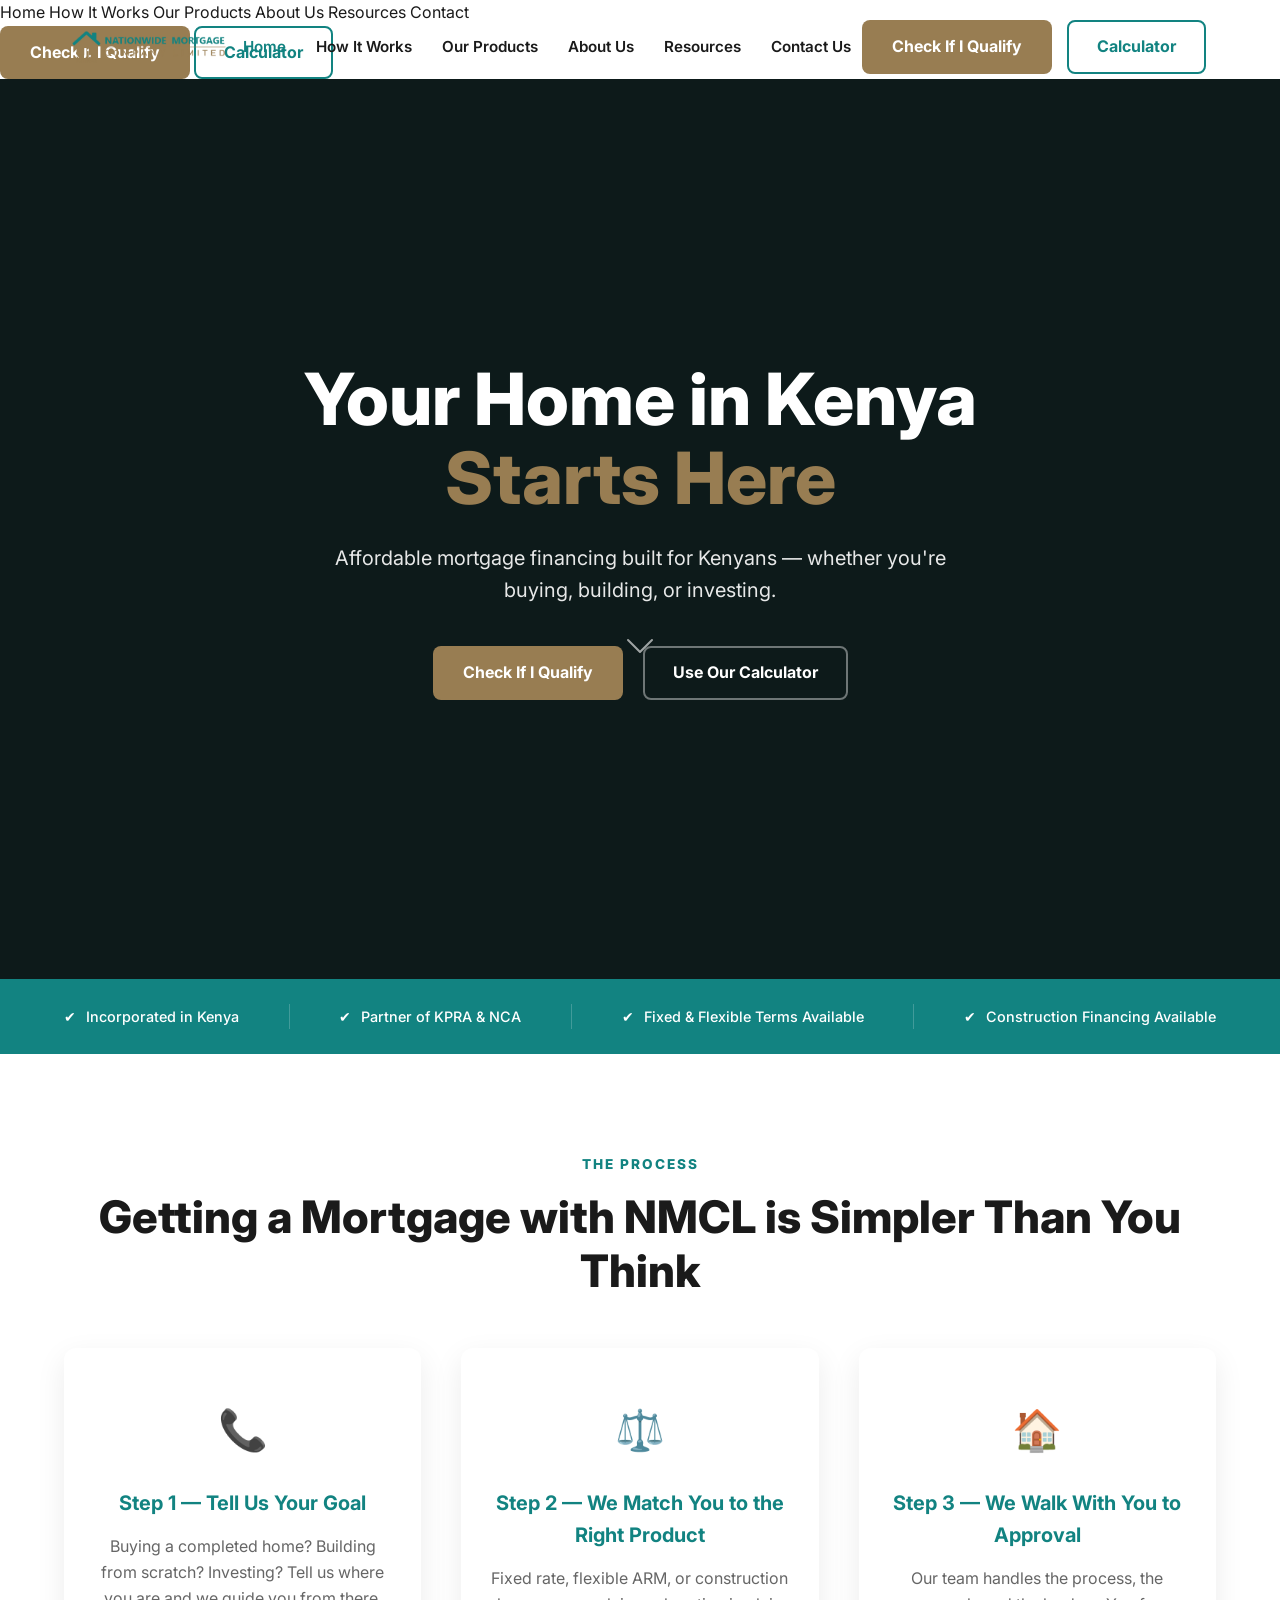
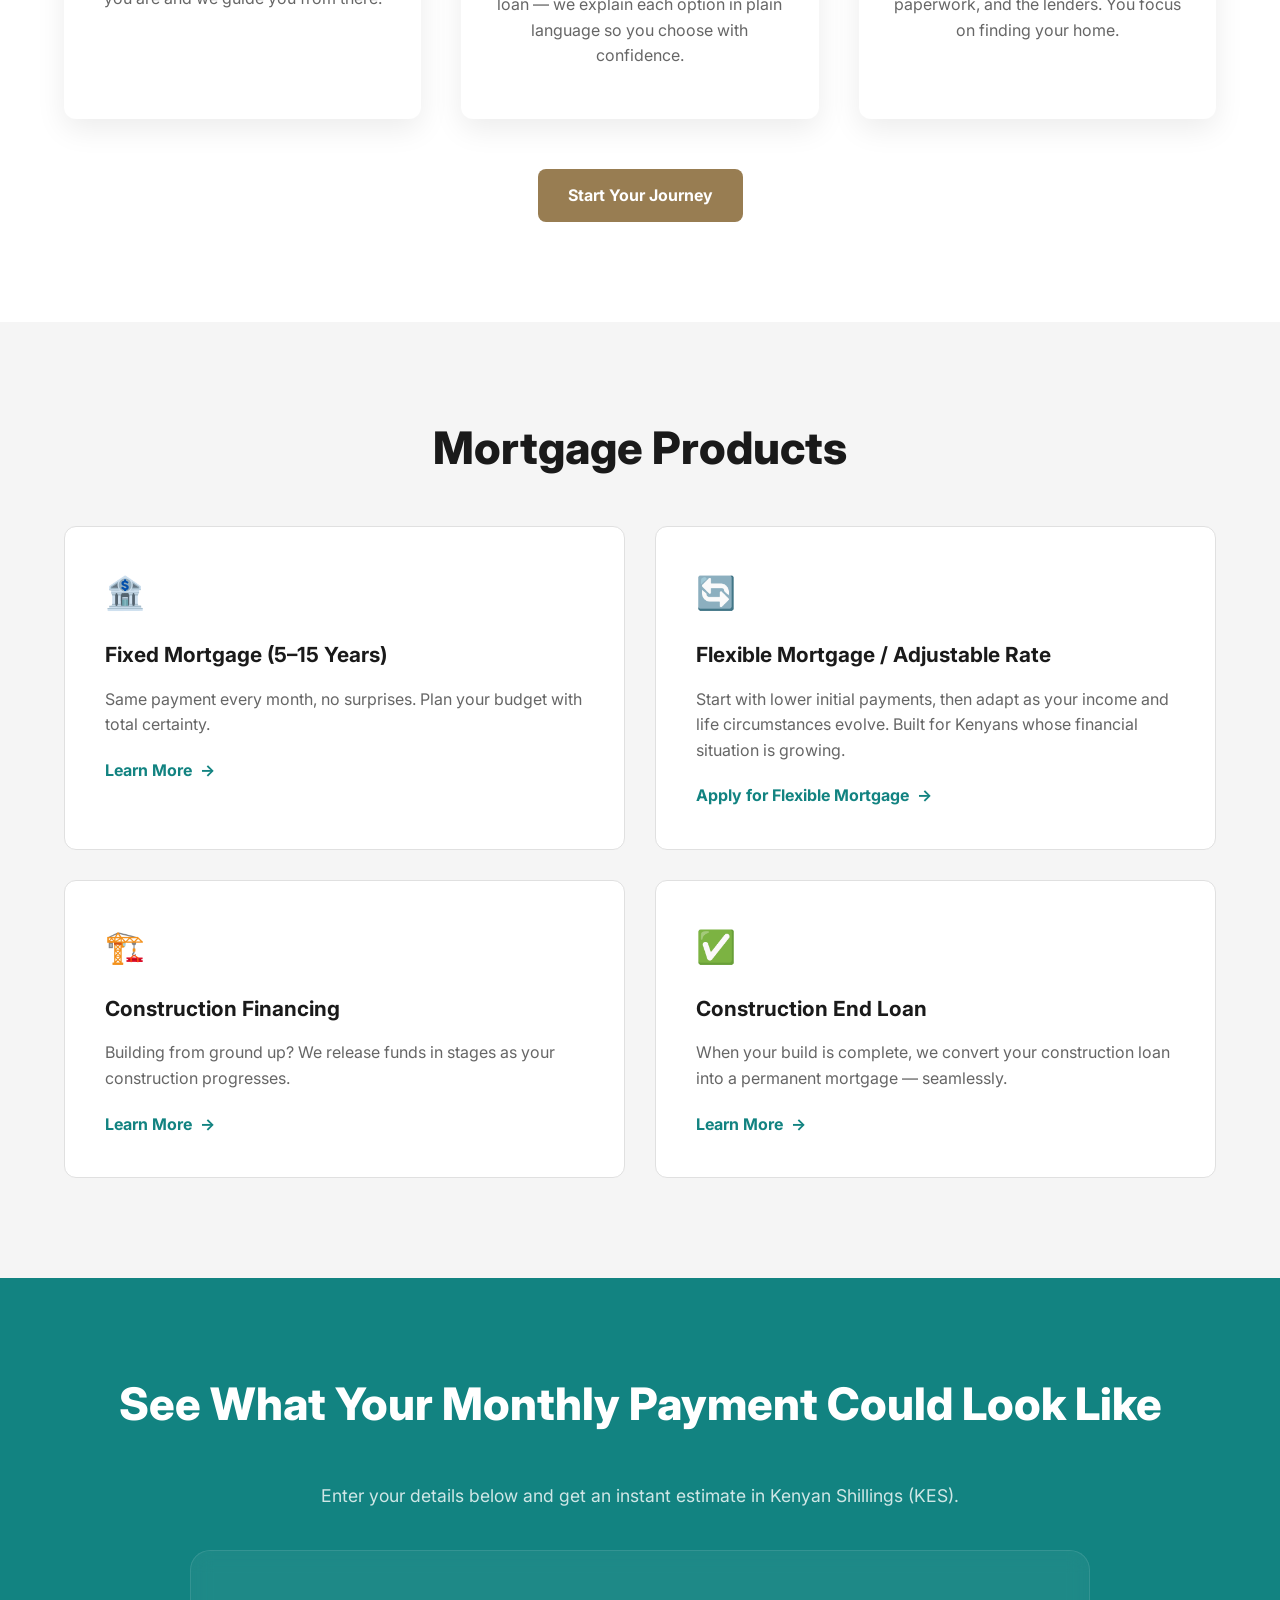
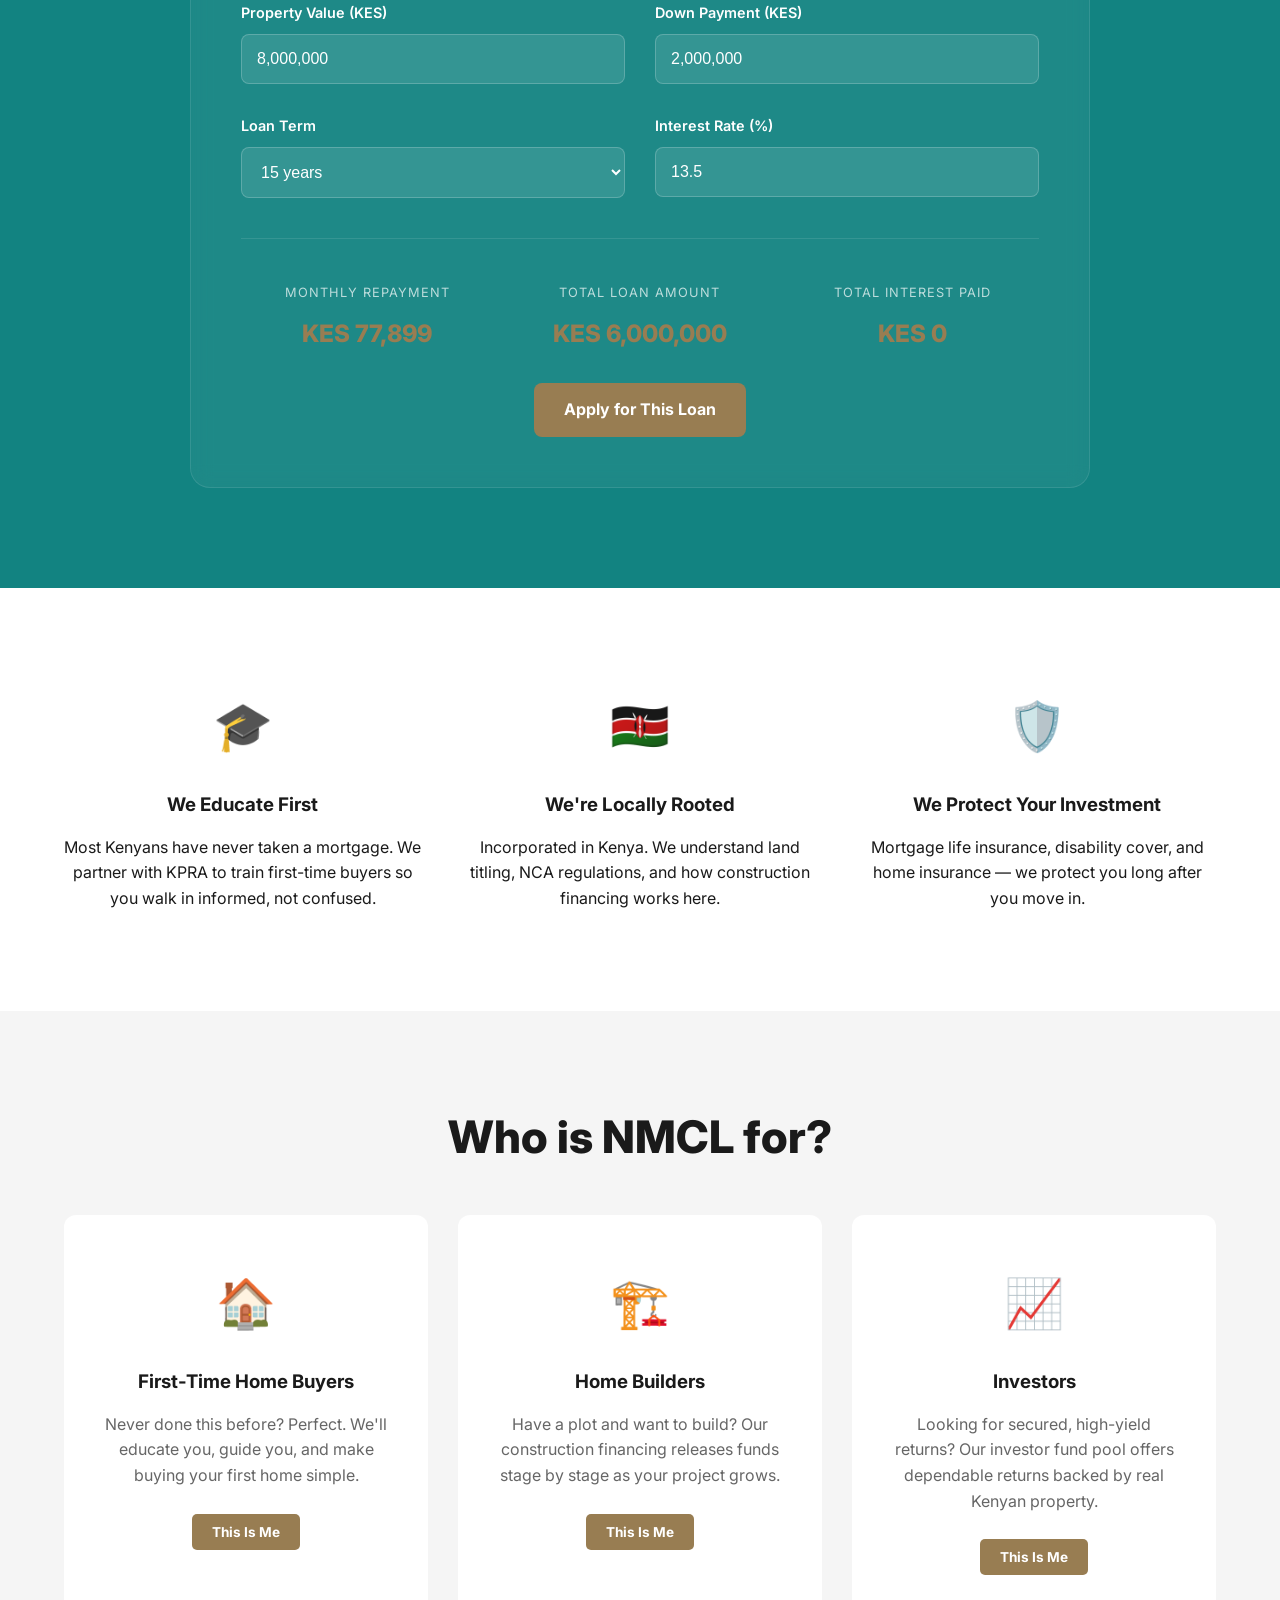
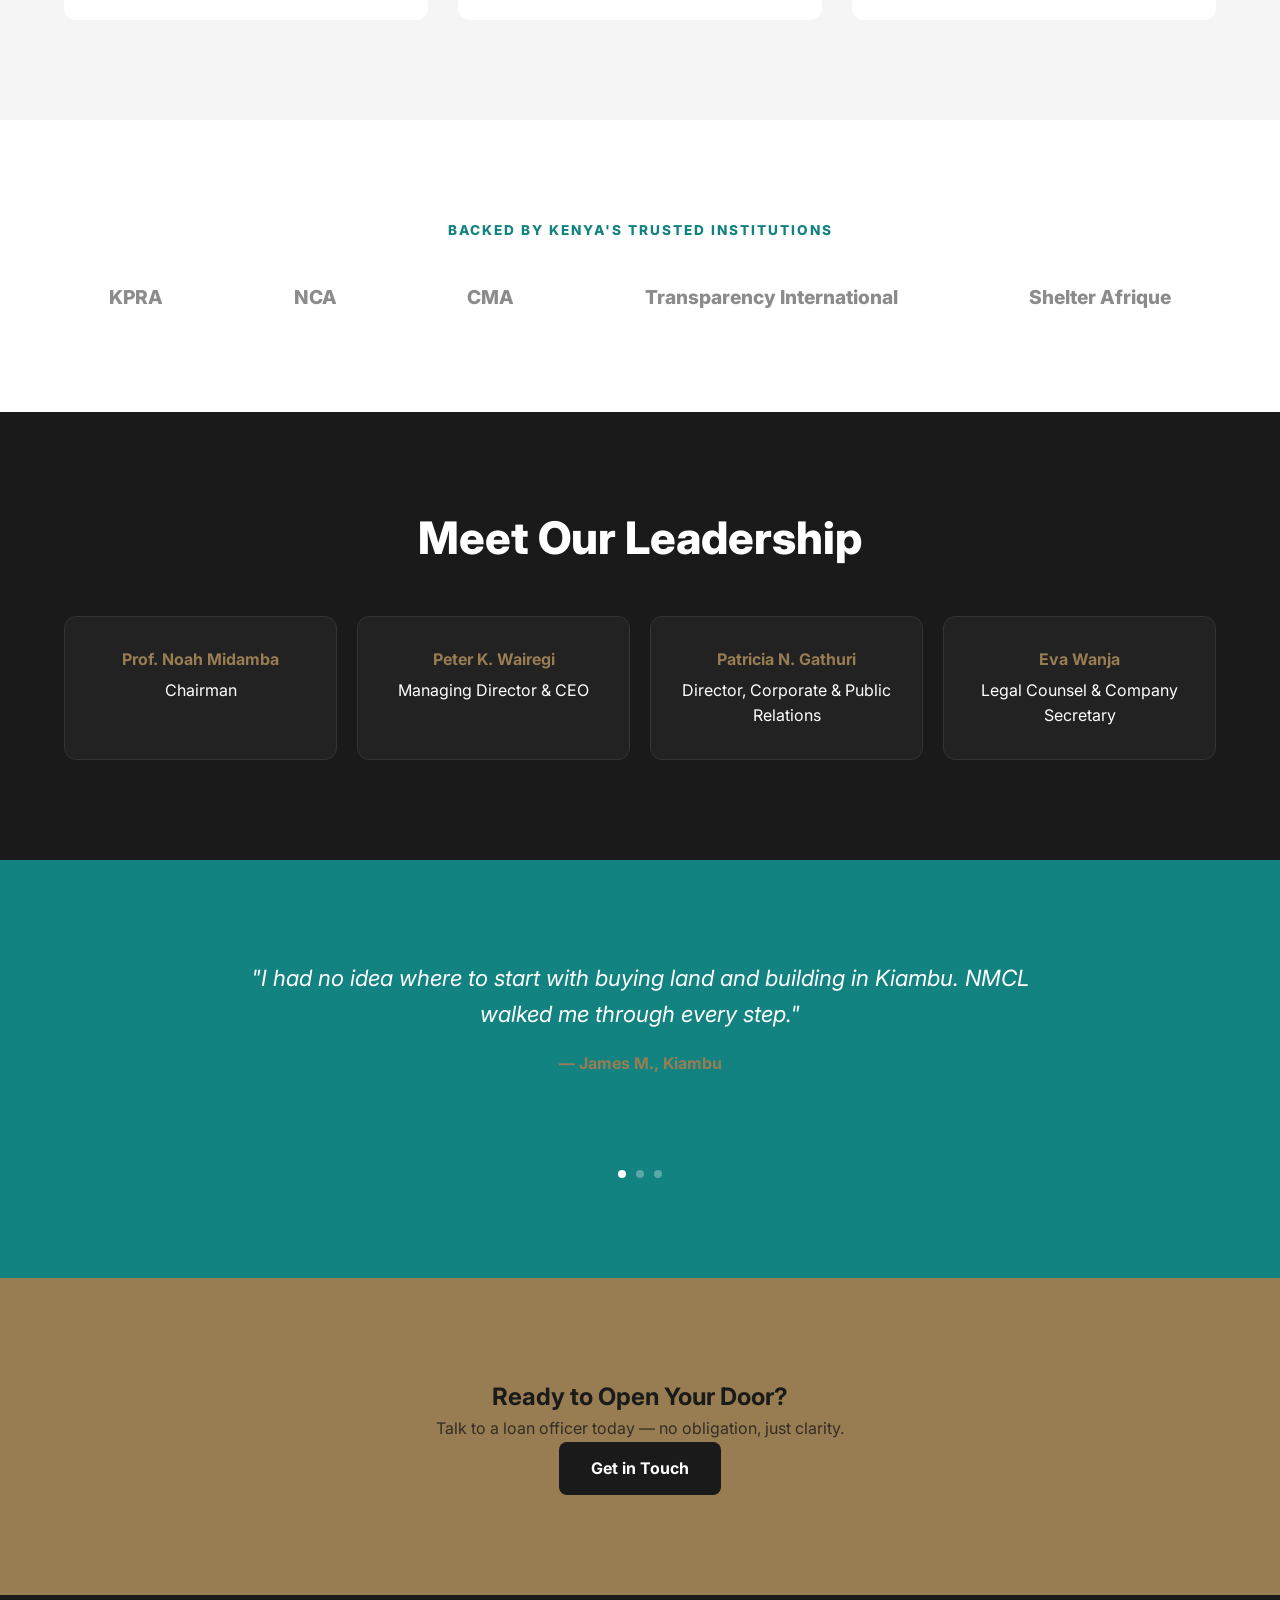
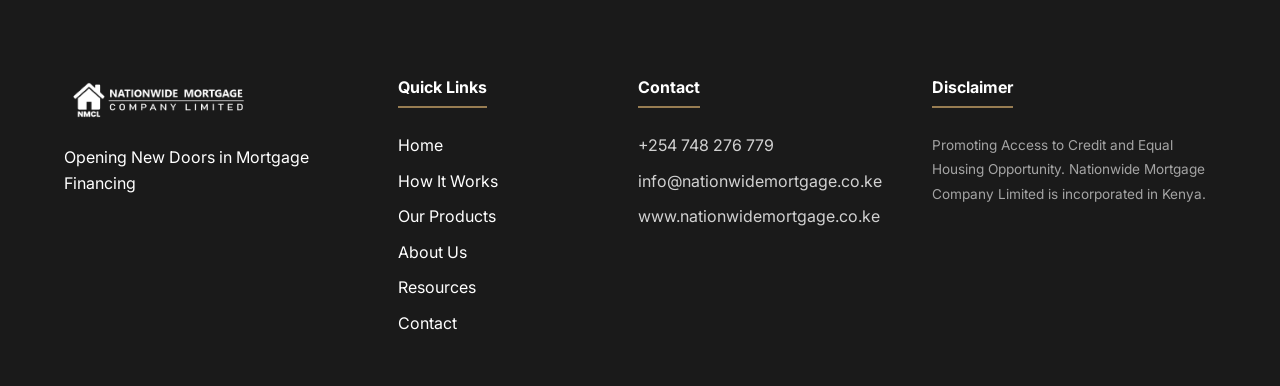
==== index.html @ 0393cfd6 "Initial commit" ====
<!DOCTYPE html>
<html lang="en">
<head>
  <meta charset="UTF-8" />
  <meta name="viewport" content="width=device-width, initial-scale=1.0" />
  <title>NMCL – Nationwide Mortgage Company Limited | Your Home in Kenya Starts Here</title>
  <meta name="description" content="Nationwide Mortgage Company Limited (NMCL) — mortgage origination, processing, and private funding built for Kenyans. Fixed, flexible, and construction loans in KES." />
  <link rel="icon" href="assets/Main logo load.png" type="image/png" />
  <link rel="stylesheet" href="css/style.css" />
  <!-- Google Fonts: Inter & Poppins -->
  <link rel="preconnect" href="https://fonts.googleapis.com">
  <link rel="preconnect" href="https://fonts.gstatic.com" crossorigin>
  <link href="https://fonts.googleapis.com/css2?family=Inter:wght@400;500;600;700;800&family=Poppins:wght@400;500;600;700;800&display=swap" rel="stylesheet">
</head>
<body>

<!-- ░░ PAGE LOADER ░░ -->
<div id="page-loader" role="status" aria-label="Loading">
  <div class="loader-logo-wrap">
    <img src="assets/Main logo load.png" alt="NMCL Logo" class="loader-main-img">
    <div class="loader-name-wrap">
      <div class="loader-company-line">Nationwide Mortgage</div>
      <span class="loader-underline"></span>
      <div class="loader-limited">Company Limited</div>
    </div>
  </div>
</div>

<!-- ░░ NAVIGATION ░░ -->
<nav id="navbar" role="navigation" aria-label="Main navigation">
  <div class="nav-inner">
    <a href="index.html" class="nav-logo" aria-label="NMCL Home">
      <img src="assets/Logo 2.png" alt="NMCL" />
    </a>
    <div class="nav-links">
      <a href="index.html" class="active">Home</a>
      <a href="how-it-works.html">How It Works</a>
      <a href="products.html">Our Products</a>
      <a href="about.html">About Us</a>
      <a href="resources.html">Resources</a>
      <a href="contact.html">Contact Us</a>
    </div>
    <div class="nav-actions">
      <a href="contact.html#qualify" class="btn-gold nav-cta">Check If I Qualify</a>
      <a href="calculator.html" class="btn-teal-outline nav-cta">Calculator</a>
    </div>
    <button class="hamburger" id="hamburger" aria-label="Open menu" aria-expanded="false">
      <span></span><span></span><span></span>
    </button>
  </div>
</nav>

<div class="mobile-menu" id="mobile-menu">
  <a href="index.html" class="active">Home</a>
  <a href="how-it-works.html">How It Works</a>
  <a href="products.html">Our Products</a>
  <a href="about.html">About Us</a>
  <a href="resources.html">Resources</a>
  <a href="contact.html">Contact</a>
  <div class="mobile-menu-actions">
    <a href="contact.html#qualify" class="btn-gold">Check If I Qualify</a>
    <a href="calculator.html" class="btn-teal-outline">Calculator</a>
  </div>
</div>

<main>
  <!-- ① HERO SECTION -->
  <section class="hero" id="hero">
    <div class="hero-overlay"></div>
    <div class="hero-content container">
      <h1>Your Home in Kenya <br><span class="accent">Starts Here</span></h1>
      <p>Affordable mortgage financing built for Kenyans — whether you're buying, building, or investing.</p>
      <div class="hero-actions">
        <a href="contact.html#qualify" class="btn-gold">Check If I Qualify</a>
        <a href="calculator.html" class="btn-teal-outline white">Use Our Calculator</a>
      </div>
      <div class="scroll-arrow" id="scroll-arrow">
        <svg xmlns="http://www.w3.org/2000/svg" width="32" height="32" fill="currentColor" viewBox="0 0 16 16">
          <path d="M1.646 4.646a.5.5 0 0 1 .708 0L8 10.293l5.646-5.647a.5.5 0 0 1 .708.708l-6 6a.5.5 0 0 1-.708 0l-6-6a.5.5 0 0 1 0-.708z"/>
        </svg>
      </div>
    </div>
  </section>

  <!-- ② QUICK TRUST BAR -->
  <div class="trust-bar">
    <div class="container trust-bar-inner">
      <div class="trust-item"><span class="check">✔</span> Incorporated in Kenya</div>
      <div class="trust-divider"></div>
      <div class="trust-item"><span class="check">✔</span> Partner of KPRA & NCA</div>
      <div class="trust-divider"></div>
      <div class="trust-item"><span class="check">✔</span> Fixed & Flexible Terms Available</div>
      <div class="trust-divider"></div>
      <div class="trust-item"><span class="check">✔</span> Construction Financing Available</div>
    </div>
  </div>

  <!-- ③ HOW IT WORKS -->
  <section class="section how-it-works" id="how-it-works">
    <div class="container">
      <div class="text-center reveal">
        <p class="section-label">THE PROCESS</p>
        <h2 class="section-title">Getting a Mortgage with NMCL is Simpler Than You Think</h2>
      </div>
      <div class="steps-grid">
        <div class="step-card reveal">
          <div class="step-icon">📞</div>
          <h3>Step 1 — Tell Us Your Goal</h3>
          <p>Buying a completed home? Building from scratch? Investing? Tell us where you are and we guide you from there.</p>
        </div>
        <div class="step-card reveal">
          <div class="step-icon">⚖️</div>
          <h3>Step 2 — We Match You to the Right Product</h3>
          <p>Fixed rate, flexible ARM, or construction loan — we explain each option in plain language so you choose with confidence.</p>
        </div>
        <div class="step-card reveal">
          <div class="step-icon">🏠</div>
          <h3>Step 3 — We Walk With You to Approval</h3>
          <p>Our team handles the process, the paperwork, and the lenders. You focus on finding your home.</p>
        </div>
      </div>
      <div class="text-center" style="margin-top: 50px;">
        <a href="contact.html" class="btn-gold">Start Your Journey</a>
      </div>
    </div>
  </section>

  <!-- ④ MORTGAGE PRODUCTS -->
  <section class="section products-section" id="products" style="background:#F5F5F5;">
    <div class="container">
      <div class="text-center reveal">
        <h2 class="section-title">Mortgage Products</h2>
      </div>
      <div class="products-grid">
        <div class="product-card reveal">
          <div class="product-icon">🏦</div>
          <h3>Fixed Mortgage (5–15 Years)</h3>
          <p>Same payment every month, no surprises. Plan your budget with total certainty.</p>
          <a href="products.html#fixed" class="learn-more">Learn More</a>
        </div>
        <div class="product-card reveal">
          <div class="product-icon">🔄</div>
          <h3>Flexible Mortgage / Adjustable Rate</h3>
          <p>Start with lower initial payments, then adapt as your income and life circumstances evolve. Built for Kenyans whose financial situation is growing.</p>
          <a href="products.html#categories" class="learn-more">Apply for Flexible Mortgage</a>
        </div>
        <div class="product-card reveal">
          <div class="product-icon">🏗️</div>
          <h3>Construction Financing</h3>
          <p>Building from ground up? We release funds in stages as your construction progresses.</p>
          <a href="products.html#construction" class="learn-more">Learn More</a>
        </div>
        <div class="product-card reveal">
          <div class="product-icon">✅</div>
          <h3>Construction End Loan</h3>
          <p>When your build is complete, we convert your construction loan into a permanent mortgage — seamlessly.</p>
          <a href="products.html#end-loan" class="learn-more">Learn More</a>
        </div>
      </div>
    </div>
  </section>

  <!-- ⑤ MORTGAGE CALCULATOR -->
  <section class="section calculator-section" id="calculator" style="background:var(--teal); color:white;">
    <div class="container">
      <div class="text-center reveal">
        <h2 class="section-title" style="color:white;">See What Your Monthly Payment Could Look Like</h2>
        <p class="section-sub" style="color:rgba(255,255,255,0.8);">Enter your details below and get an instant estimate in Kenyan Shillings (KES).</p>
      </div>
      <div class="calc-form reveal" id="calc-form">
        <div class="calc-grid">
          <div class="calc-field">
            <label>Property Value (KES)</label>
            <input type="text" id="calc-prop-value" value="8,000,000">
          </div>
          <div class="calc-field">
            <label>Down Payment (KES)</label>
            <input type="text" id="calc-down-payment" value="2,000,000">
          </div>
          <div class="calc-field">
            <label>Loan Term</label>
            <select id="calc-term">
              <option value="3">3 years</option>
              <option value="5">5 years</option>
              <option value="10">10 years</option>
              <option value="15" selected>15 years</option>
              <option value="20">20 years</option>
            </select>
          </div>
          <div class="calc-field">
            <label>Interest Rate (%)</label>
            <input type="number" id="calc-rate" value="13.5" step="0.1">
          </div>
        </div>
        <div class="calc-results-main">
          <div class="result-box">
            <span>Monthly Repayment</span>
            <div class="result-value" id="res-monthly">KES 0</div>
          </div>
          <div class="result-box">
            <span>Total Loan Amount</span>
            <div class="result-value" id="res-loan">KES 0</div>
          </div>
          <div class="result-box">
            <span>Total Interest Paid</span>
            <div class="result-value" id="res-interest">KES 0</div>
          </div>
        </div>
        <div class="text-center" style="margin-top: 30px;">
          <a href="contact.html" class="btn-gold">Apply for This Loan</a>
        </div>
      </div>
    </div>
  </section>

  <!-- ⑥ WHY CHOOSE NMCL -->
  <section class="section" id="why-choose-nmcl">
    <div class="container">
      <div class="features-grid">
        <div class="feature-block reveal">
          <div class="feature-icon">🎓</div>
          <h3>We Educate First</h3>
          <p>Most Kenyans have never taken a mortgage. We partner with KPRA to train first-time buyers so you walk in informed, not confused.</p>
        </div>
        <div class="feature-block reveal">
          <div class="feature-icon">🇰🇪</div>
          <h3>We're Locally Rooted</h3>
          <p>Incorporated in Kenya. We understand land titling, NCA regulations, and how construction financing works here.</p>
        </div>
        <div class="feature-block reveal">
          <div class="feature-icon">🛡️</div>
          <h3>We Protect Your Investment</h3>
          <p>Mortgage life insurance, disability cover, and home insurance — we protect you long after you move in.</p>
        </div>
      </div>
    </div>
  </section>

  <!-- ⑦ WHO IS NMCL FOR? -->
  <section class="section" id="audience" style="background:#F5F5F5;">
    <div class="container">
      <div class="text-center reveal">
        <h2 class="section-title">Who is NMCL for?</h2>
      </div>
      <div class="audience-grid-revised">
        <div class="audience-card-full reveal">
          <div class="aud-icon">🏠</div>
          <h3>First-Time Home Buyers</h3>
          <p>Never done this before? Perfect. We'll educate you, guide you, and make buying your first home simple.</p>
          <a href="products.html" class="btn-gold-sm">This Is Me</a>
        </div>
        <div class="audience-card-full reveal">
          <div class="aud-icon">🏗️</div>
          <h3>Home Builders</h3>
          <p>Have a plot and want to build? Our construction financing releases funds stage by stage as your project grows.</p>
          <a href="products.html#construction" class="btn-gold-sm">This Is Me</a>
        </div>
        <div class="audience-card-full reveal">
          <div class="aud-icon">📈</div>
          <h3>Investors</h3>
          <p>Looking for secured, high-yield returns? Our investor fund pool offers dependable returns backed by real Kenyan property.</p>
          <a href="investments.html" class="btn-gold-sm">This Is Me</a>
        </div>
      </div>
    </div>
  </section>

  <!-- ⑧ OUR PARTNERS -->
  <section class="section" id="partners">
    <div class="container">
      <div class="text-center reveal">
        <p class="section-label">BACKED BY KENYA'S TRUSTED INSTITUTIONS</p>
      </div>
      <div class="partners-strip">
        <div class="partner-logo">KPRA</div>
        <div class="partner-logo">NCA</div>
        <div class="partner-logo">CMA</div>
        <div class="partner-logo">Transparency International</div>
        <div class="partner-logo">Shelter Afrique</div>
      </div>
    </div>
  </section>

  <!-- ⑨ TEAM SECTION -->
  <section class="section team-section-home" id="team" style="background:#1A1A1A; color:white;">
    <div class="container">
      <div class="text-center reveal">
        <h2 class="section-title" style="color:white;">Meet Our Leadership</h2>
      </div>
      <div class="team-grid-small">
        <div class="team-member-card">
          <div class="member-info">
            <h4>Prof. Noah Midamba</h4>
            <p>Chairman</p>
          </div>
        </div>
        <div class="team-member-card">
          <div class="member-info">
            <h4>Peter K. Wairegi</h4>
            <p>Managing Director & CEO</p>
          </div>
        </div>
        <div class="team-member-card">
          <div class="member-info">
            <h4>Patricia N. Gathuri</h4>
            <p>Director, Corporate & Public Relations</p>
          </div>
        </div>
        <div class="team-member-card">
          <div class="member-info">
            <h4>Eva Wanja</h4>
            <p>Legal Counsel & Company Secretary</p>
          </div>
        </div>
      </div>
    </div>
  </section>

  <!-- ⑩ TESTIMONIALS -->
  <section class="section testimonials-home" id="testimonials" style="background:var(--teal); color:white;">
    <div class="container">
      <div class="testimonial-carousel-home">
        <div class="testimonial-item active">
          <p>"I had no idea where to start with buying land and building in Kiambu. NMCL walked me through every step."</p>
          <span>— James M., Kiambu</span>
        </div>
        <div class="testimonial-item">
          <p>"As a first-time buyer in Nairobi, I was terrified of the process. They made it feel manageable."</p>
          <span>— Grace W., Nairobi</span>
        </div>
        <div class="testimonial-item">
          <p>"The construction financing released funds as we built. No stress, no lump sum risk."</p>
          <span>— Samuel O., Mombasa</span>
        </div>
      </div>
      <div class="carousel-dots-home">
        <span class="dot active"></span>
        <span class="dot"></span>
        <span class="dot"></span>
      </div>
    </div>
  </section>

  <!-- ⑪ FINAL CTA -->
  <section class="section final-cta" id="final-cta" style="background:#987D52;">
    <div class="container text-center">
      <h2 style="color:#1A1A1A;">Ready to Open Your Door?</h2>
      <p style="color:#1A1A1A; opacity:0.8;">Talk to a loan officer today — no obligation, just clarity.</p>
      <a href="contact.html" class="btn-dark">Get in Touch</a>
    </div>
  </section>
</main>

<!-- ⑫ FOOTER -->
<footer class="footer">
  <div class="container">
    <div class="footer-grid">
      <div class="footer-brand">
        <img src="assets/Logo 2.png" alt="NMCL" class="footer-logo">
        <p>Opening New Doors in Mortgage Financing</p>
      </div>
      <div class="footer-links">
        <h4>Quick Links</h4>
        <ul>
          <li><a href="index.html">Home</a></li>
          <li><a href="how-it-works.html">How It Works</a></li>
          <li><a href="products.html">Our Products</a></li>
          <li><a href="about.html">About Us</a></li>
          <li><a href="resources.html">Resources</a></li>
          <li><a href="contact.html">Contact</a></li>
        </ul>
      </div>
      <div class="footer-contact">
        <h4>Contact</h4>
        <p>+254 748 276 779</p>
        <p>info@nationwidemortgage.co.ke</p>
        <p>www.nationwidemortgage.co.ke</p>
      </div>
      <div class="footer-disclaimer">
        <h4>Disclaimer</h4>
        <p>Promoting Access to Credit and Equal Housing Opportunity. Nationwide Mortgage Company Limited is incorporated in Kenya.</p>
      </div>
    </div>
  </div>
</footer>

<script src="js/main.js"></script>
</body>
</html>
---- css/style.css ----
/* ========================================
   NMCL – Nationwide Mortgage Company Limited
   Modern Premium Stylesheet (Levix Inspired)
   ======================================== */

/* ── CSS Variables ── */
:root {
  --gold:        #987D52;
  --gold-light:  #b8995e;
  --teal:        #128381;
  --teal-light:  #1a9e9c;
  --teal-dark:   #0d6160;
  --dark:        #1A1A1A;
  --grey-bg:     #F5F5F5;
  --grey-mid:    #E0E0E0;
  --grey-text:   #666666;
  --white:       #FFFFFF;
  --font-main:   'Inter', 'Poppins', sans-serif;
  --radius:      12px;
  --radius-sm:   8px;
  --shadow:      0 10px 30px rgba(0,0,0,0.08);
  --transition:  all 0.3s cubic-bezier(.4,0,.2,1);
}

/* ── Reset ── */
*, *::before, *::after { box-sizing: border-box; margin: 0; padding: 0; }
html { scroll-behavior: smooth; }
body {
  font-family: var(--font-main);
  color: var(--dark);
  background: var(--white);
  line-height: 1.6;
  overflow-x: hidden;
}
img { max-width: 100%; height: auto; display: block; }
a { text-decoration: none; color: inherit; transition: var(--transition); }
ul { list-style: none; }
button { cursor: pointer; border: none; outline: none; }

/* ── Utilities ── */
.container { max-width: 1200px; margin: 0 auto; padding: 0 24px; }
.section { padding: 100px 0; }
.text-center { text-align: center; }
.reveal { opacity: 0; transform: translateY(30px); transition: 0.8s ease-out; }
.reveal.visible { opacity: 1; transform: translateY(0); }

/* ── Buttons ── */
.btn-gold {
  background: var(--gold);
  color: var(--white);
  padding: 14px 30px;
  border-radius: var(--radius-sm);
  font-weight: 700;
  display: inline-block;
}
.btn-gold:hover { background: var(--gold-light); transform: translateY(-3px); box-shadow: 0 10px 20px rgba(152,125,82,0.3); }

.btn-teal-outline {
  border: 2px solid var(--teal);
  color: var(--teal);
  padding: 12px 28px;
  border-radius: var(--radius-sm);
  font-weight: 700;
  display: inline-block;
}
.btn-teal-outline:hover { background: var(--teal); color: var(--white); transform: translateY(-3px); }
.btn-teal-outline.white { border-color: rgba(255,255,255,0.4); color: white; }
.btn-teal-outline.white:hover { border-color: var(--teal); background: var(--teal); }

.btn-dark {
  background: var(--dark);
  color: var(--white);
  padding: 14px 32px;
  border-radius: var(--radius-sm);
  font-weight: 700;
  display: inline-block;
}
.btn-dark:hover { background: #333; transform: translateY(-3px); }

/* ── PAGE LOADER ── */
#page-loader {
  position: fixed;
  inset: 0;
  background: var(--dark);
  display: flex;
  flex-direction: column;
  align-items: center;
  justify-content: center;
  z-index: 9999;
  transition: opacity 0.8s ease, visibility 0.8s ease;
}
#page-loader.fade-out { opacity: 0; visibility: hidden; }

.loader-logo-wrap {
  display: flex;
  flex-direction: column;
  align-items: center;
  justify-content: center;
  text-align: center;
}
.loader-main-img {
  animation: logoReveal 1.5s ease-out forwards;
  display: block;
  margin: 0 auto 24px;
  width: 120px;
}
@keyframes logoReveal {
  from { opacity: 0; transform: scale(0.9); }
  to { opacity: 1; transform: scale(1); }
}

.loader-name-wrap { color: white; overflow: hidden; margin: 0 auto; }
.loader-company-line { font-size: 1.25rem; font-weight: 800; letter-spacing: 2px; text-transform: uppercase; }
.loader-underline { display: block; height: 3px; background: var(--gold); width: 0; margin: 10px auto; animation: underline 1s ease 1.2s forwards; }
@keyframes underline { to { width: 100%; } }

/* ── NAVIGATION ── */
#navbar {
  position: fixed;
  top: 0; width: 100%;
  padding: 20px 0;
  z-index: 1000;
  transition: var(--transition);
}
#navbar.scrolled {
  background: rgba(255,255,255,0.95);
  backdrop-filter: blur(10px);
  padding: 12px 0;
  box-shadow: 0 4px 20px rgba(0,0,0,0.05);
}
.nav-inner { display: flex; align-items: center; justify-content: space-between; max-width: 1200px; margin: 0 auto; padding: 0 24px; }
.nav-logo img { height: 45px; }
.nav-links { display: flex; gap: 30px; }
.nav-links a { font-weight: 600; color: var(--dark); font-size: 0.95rem; }
.nav-links a:hover, .nav-links a.active { color: var(--teal); }
.nav-actions { display: flex; gap: 15px; }

/* ── HERO ── */
.hero {
  height: 100vh;
  display: flex;
  align-items: center;
  position: relative;
  background: #0d1a1a;
  color: white;
}
.hero-overlay {
  position: absolute;
  inset: 0;
  background: url('../assets/hero-bg.jpg') center/cover no-repeat;
  opacity: 0.3;
}
.hero-content { position: relative; z-index: 2; text-align: center; }
.hero h1 { font-size: clamp(2.5rem, 6vw, 4.5rem); font-weight: 800; line-height: 1.1; margin-bottom: 25px; }
.hero h1 .accent { color: var(--gold); }
.hero p { font-size: 1.25rem; opacity: 0.9; max-width: 650px; margin: 0 auto 40px; }
.hero-actions { display: flex; gap: 20px; justify-content: center; }

.scroll-arrow { position: absolute; bottom: 30px; left: 50%; transform: translateX(-50%); animation: bounce 2s infinite; cursor: pointer; opacity: 0.6; }
@keyframes bounce { 0%, 20%, 50%, 80%, 100% {transform: translateY(0) translateX(-50%);} 40% {transform: translateY(-10px) translateX(-50%);} 60% {transform: translateY(-5px) translateX(-50%);} }

/* ── TRUST BAR ── */
.trust-bar { background: var(--teal); color: white; padding: 25px 0; }
.trust-bar-inner { display: flex; justify-content: space-between; flex-wrap: wrap; gap: 20px; align-items: center; }
.trust-item { display: flex; align-items: center; gap: 10px; font-weight: 500; font-size: 0.9rem; }
.trust-divider { width: 1px; height: 25px; background: rgba(255,255,255,0.2); }

/* ── SECTION TITLES ── */
.section-label { color: var(--teal); font-weight: 800; letter-spacing: 2px; margin-bottom: 15px; font-size: 0.85rem; }
.section-title { font-size: clamp(1.8rem, 4vw, 2.8rem); font-weight: 800; line-height: 1.2; margin-bottom: 50px; }
.section-sub { font-size: 1.1rem; color: var(--grey-text); max-width: 700px; margin: 0 auto 40px; }

/* ── HOW IT WORKS ── */
.steps-grid { display: grid; grid-template-columns: repeat(3, 1fr); gap: 40px; }
.step-card {
  text-align: center;
  padding: 50px 30px;
  background: white;
  border-radius: var(--radius);
  box-shadow: var(--shadow);
  transition: var(--transition);
}
.step-card:hover { transform: translateY(-10px); }
.step-icon { font-size: 2.5rem; margin-bottom: 25px; }
.step-card h3 { margin-bottom: 15px; font-size: 1.25rem; font-weight: 700; color: var(--teal); }
.step-card p { color: var(--grey-text); }

/* ── PRODUCTS ── */
.products-grid { display: grid; grid-template-columns: repeat(2, 1fr); gap: 30px; }
.product-card {
  background: white;
  padding: 40px;
  border-radius: var(--radius);
  transition: var(--transition);
  border: 1px solid var(--grey-mid);
}
.product-card:hover { box-shadow: var(--shadow); border-color: transparent; transform: translateY(-5px); }
.product-icon { font-size: 2rem; margin-bottom: 20px; }
.product-card h3 { margin-bottom: 15px; font-size: 1.3rem; }
.product-card p { color: var(--grey-text); margin-bottom: 20px; }
.learn-more { color: var(--teal); font-weight: 700; display: flex; align-items: center; gap: 8px; }
.learn-more:after { content: '→'; transition: 0.3s; }
.learn-more:hover:after { transform: translateX(5px); }

/* ── CALCULATOR ── */
.calculator-section {
  position: relative;
  overflow: hidden;
}
.calc-form {
  background: rgba(255,255,255,0.05);
  border: 1px solid rgba(255,255,255,0.1);
  backdrop-filter: blur(10px);
  padding: 50px;
  border-radius: 20px;
  max-width: 900px;
  margin: 0 auto;
}
.calc-grid { display: grid; grid-template-columns: repeat(2, 1fr); gap: 30px; margin-bottom: 40px; }
.calc-field label { display: block; margin-bottom: 10px; font-weight: 600; font-size: 0.9rem; }
.calc-field input, .calc-field select {
  width: 100%;
  padding: 15px;
  border-radius: var(--radius-sm);
  border: 1px solid rgba(255,255,255,0.2);
  background: rgba(255,255,255,0.1);
  color: white;
  font-size: 1rem;
}
.calc-field select option { color: black; }

.calc-results-main {
  display: grid;
  grid-template-columns: repeat(3, 1fr);
  gap: 20px;
  border-top: 1px solid rgba(255,255,255,0.1);
  padding-top: 40px;
}
.result-box { text-align: center; }
.result-box span { font-size: 0.8rem; text-transform: uppercase; letter-spacing: 1px; opacity: 0.7; }
.result-value { font-size: 1.5rem; font-weight: 800; margin-top: 10px; color: var(--gold); }

/* ── WHY CHOOSE NMCL ── */
.features-grid { display: grid; grid-template-columns: repeat(3, 1fr); gap: 40px; }
.feature-block { text-align: center; }
.feature-icon { font-size: 3rem; margin-bottom: 25px; opacity: 0.9; }
.feature-block h3 { margin-bottom: 15px; }

/* ── AUDIENCE ── */
.audience-grid-revised { display: grid; grid-template-columns: repeat(3, 1fr); gap: 30px; }
.audience-card-full {
  background: white;
  padding: 50px 35px;
  border-radius: var(--radius);
  text-align: center;
  transition: var(--transition);
}
.audience-card-full:hover { transform: translateY(-10px); box-shadow: var(--shadow); }
.aud-icon { font-size: 3rem; margin-bottom: 25px; }
.audience-card-full h3 { margin-bottom: 15px; }
.audience-card-full p { color: var(--grey-text); margin-bottom: 30px; }
.btn-gold-sm { background: var(--gold); color: white; padding: 10px 20px; border-radius: 5px; font-weight: 700; font-size: 0.85rem; }

/* ── PARTNERS ── */
.partners-strip {
  display: flex;
  justify-content: space-around;
  align-items: center;
  flex-wrap: wrap;
  gap: 40px;
  margin-top: 40px;
  opacity: 0.5;
  filter: grayscale(1);
}
.partner-logo { font-weight: 800; font-size: 1.2rem; }

/* ── TEAM ── */
.team-grid-small { display: grid; grid-template-columns: repeat(4, 1fr); gap: 20px; }
.team-member-card {
  background: #222;
  padding: 30px 20px;
  border-radius: var(--radius);
  text-align: center;
  border: 1px solid #333;
}
.team-member-card h4 { margin-bottom: 5px; color: var(--gold); }

/* ── TESTIMONIALS ── */
.testimonial-carousel-home { max-width: 800px; margin: 0 auto; position: relative; height: 180px; }
.testimonial-item {
  position: absolute;
  top: 0; left: 0; width: 100%;
  opacity: 0; visibility: hidden;
  transition: 0.5s;
  text-align: center;
}
.testimonial-item.active { opacity: 1; visibility: visible; }
.testimonial-item p { font-size: 1.4rem; font-style: italic; margin-bottom: 20px; }
.testimonial-item span { font-weight: 700; color: var(--gold); }
.carousel-dots-home { display: flex; justify-content: center; gap: 10px; margin-top: 30px; }
.carousel-dots-home .dot { width: 8px; height: 8px; background: rgba(255,255,255,0.3); border-radius: 50%; cursor: pointer; }
.carousel-dots-home .dot.active { background: white; }

/* ── FOOTER ── */
.footer { background: var(--dark); color: white; padding: 80px 0 40px; }
.footer-grid { display: grid; grid-template-columns: 1.5fr 1fr 1fr 1.5fr; gap: 50px; }
.footer-logo { height: 50px; margin-bottom: 20px; }
.footer-logo { filter: brightness(0) invert(1); }
.footer h4 { margin-bottom: 25px; border-bottom: 2px solid var(--gold); display: inline-block; padding-bottom: 5px; }
.footer-links ul li { margin-bottom: 10px; }
.footer-links ul li a:hover { color: var(--gold); }
.footer-contact p { margin-bottom: 10px; opacity: 0.8; }
.footer-disclaimer p { font-size: 0.85rem; opacity: 0.6; line-height: 1.8; }

/* ── Responsive ── */
@media (max-width: 992px) {
  .steps-grid, .products-grid, .features-grid, .audience-grid-revised, .team-grid-small, .footer-grid { grid-template-columns: repeat(2, 1fr); }
  .calc-grid { grid-template-columns: 1fr; }
}
@media (max-width: 768px) {
  .nav-links, .nav-actions { display: none; }
  .hamburger { display: block; }
  .hero h1 { font-size: 2.8rem; }
  .steps-grid, .products-grid, .features-grid, .audience-grid-revised, .team-grid-small, .footer-grid { grid-template-columns: 1fr; }
  .calc-results-main { grid-template-columns: 1fr; }
}
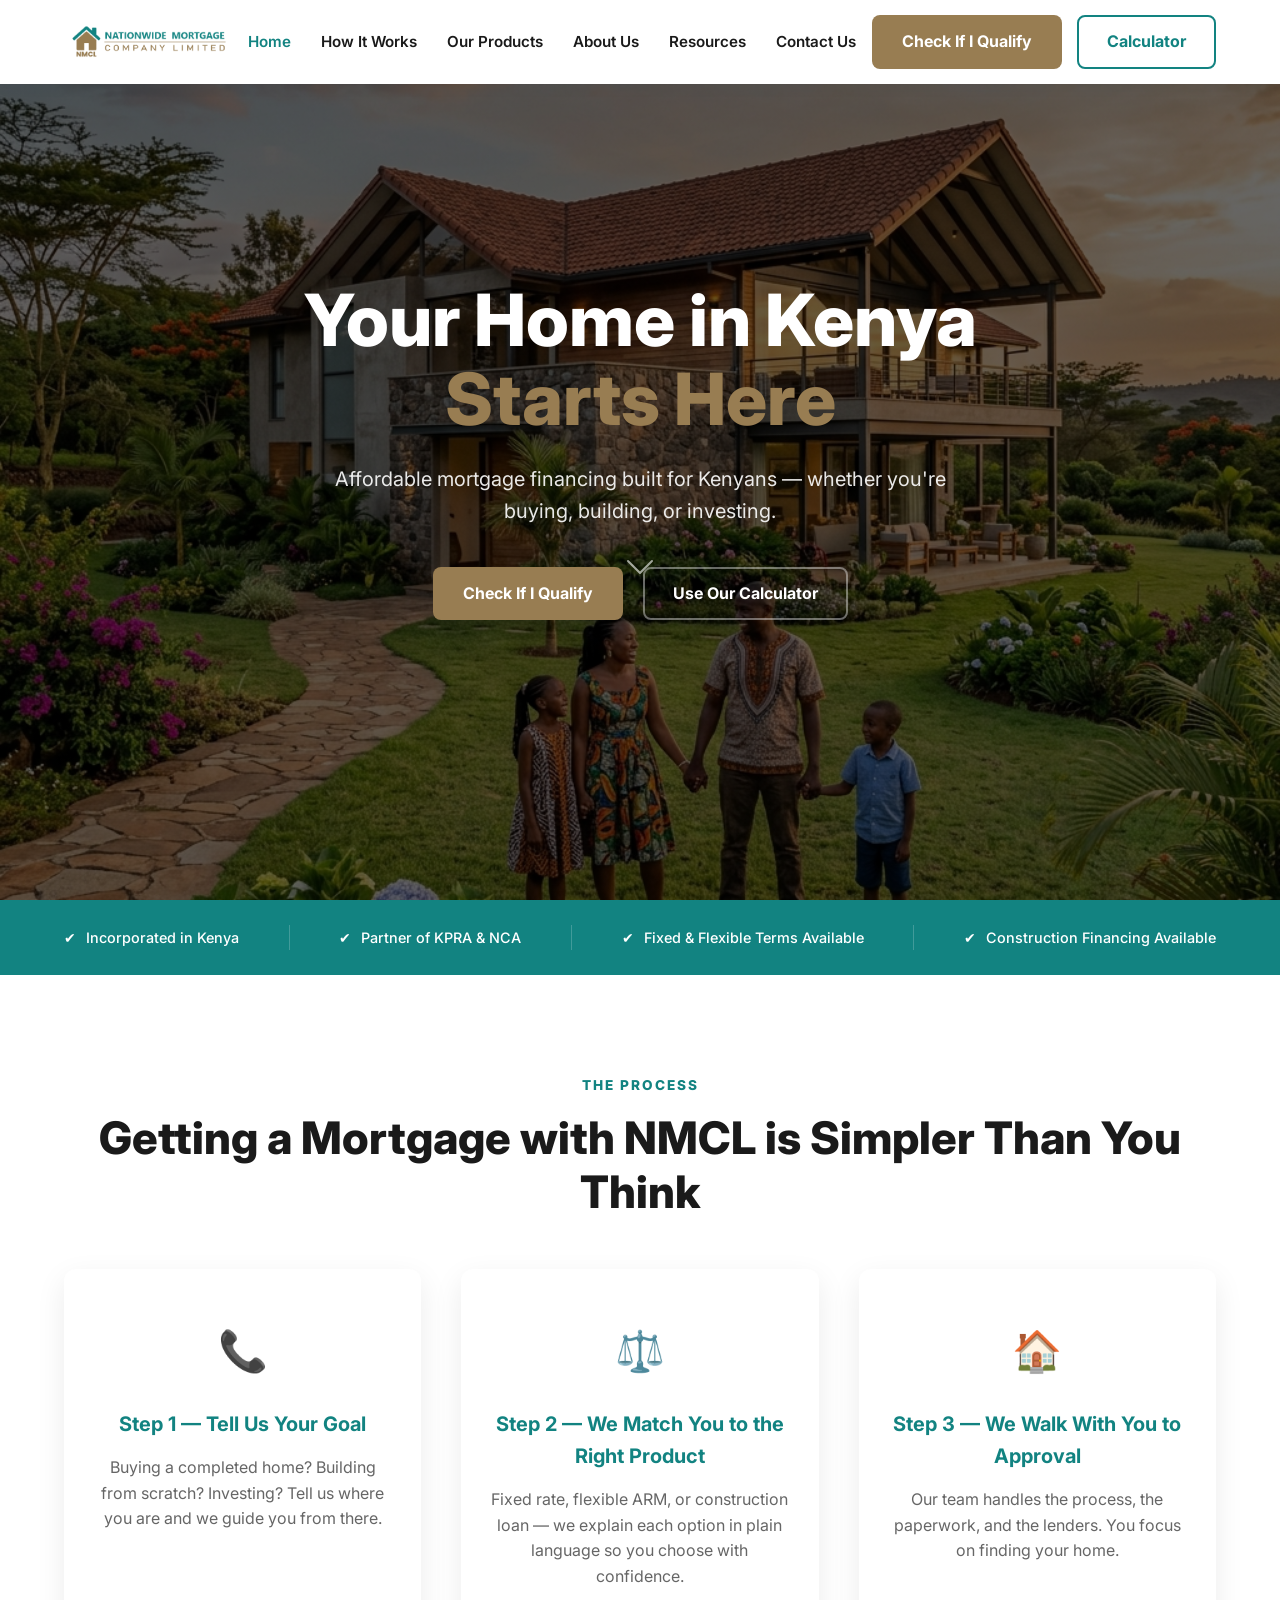
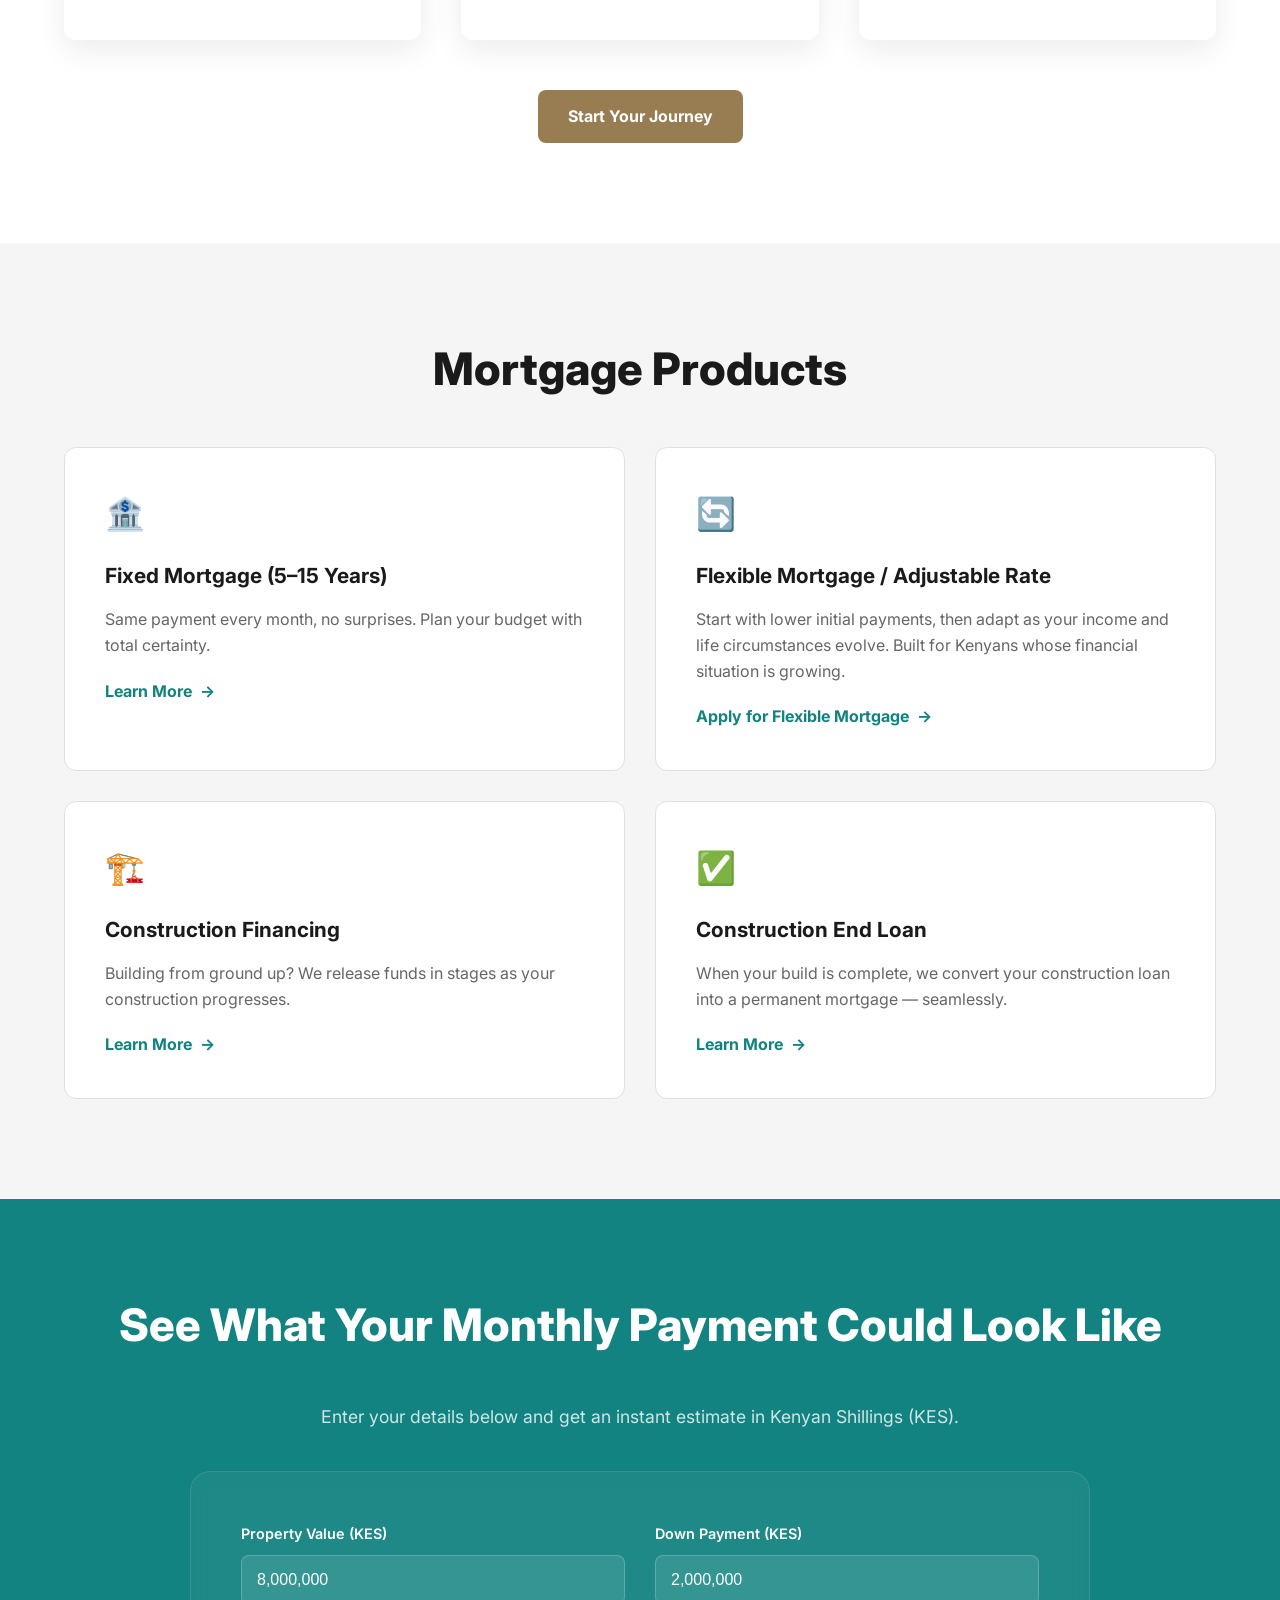
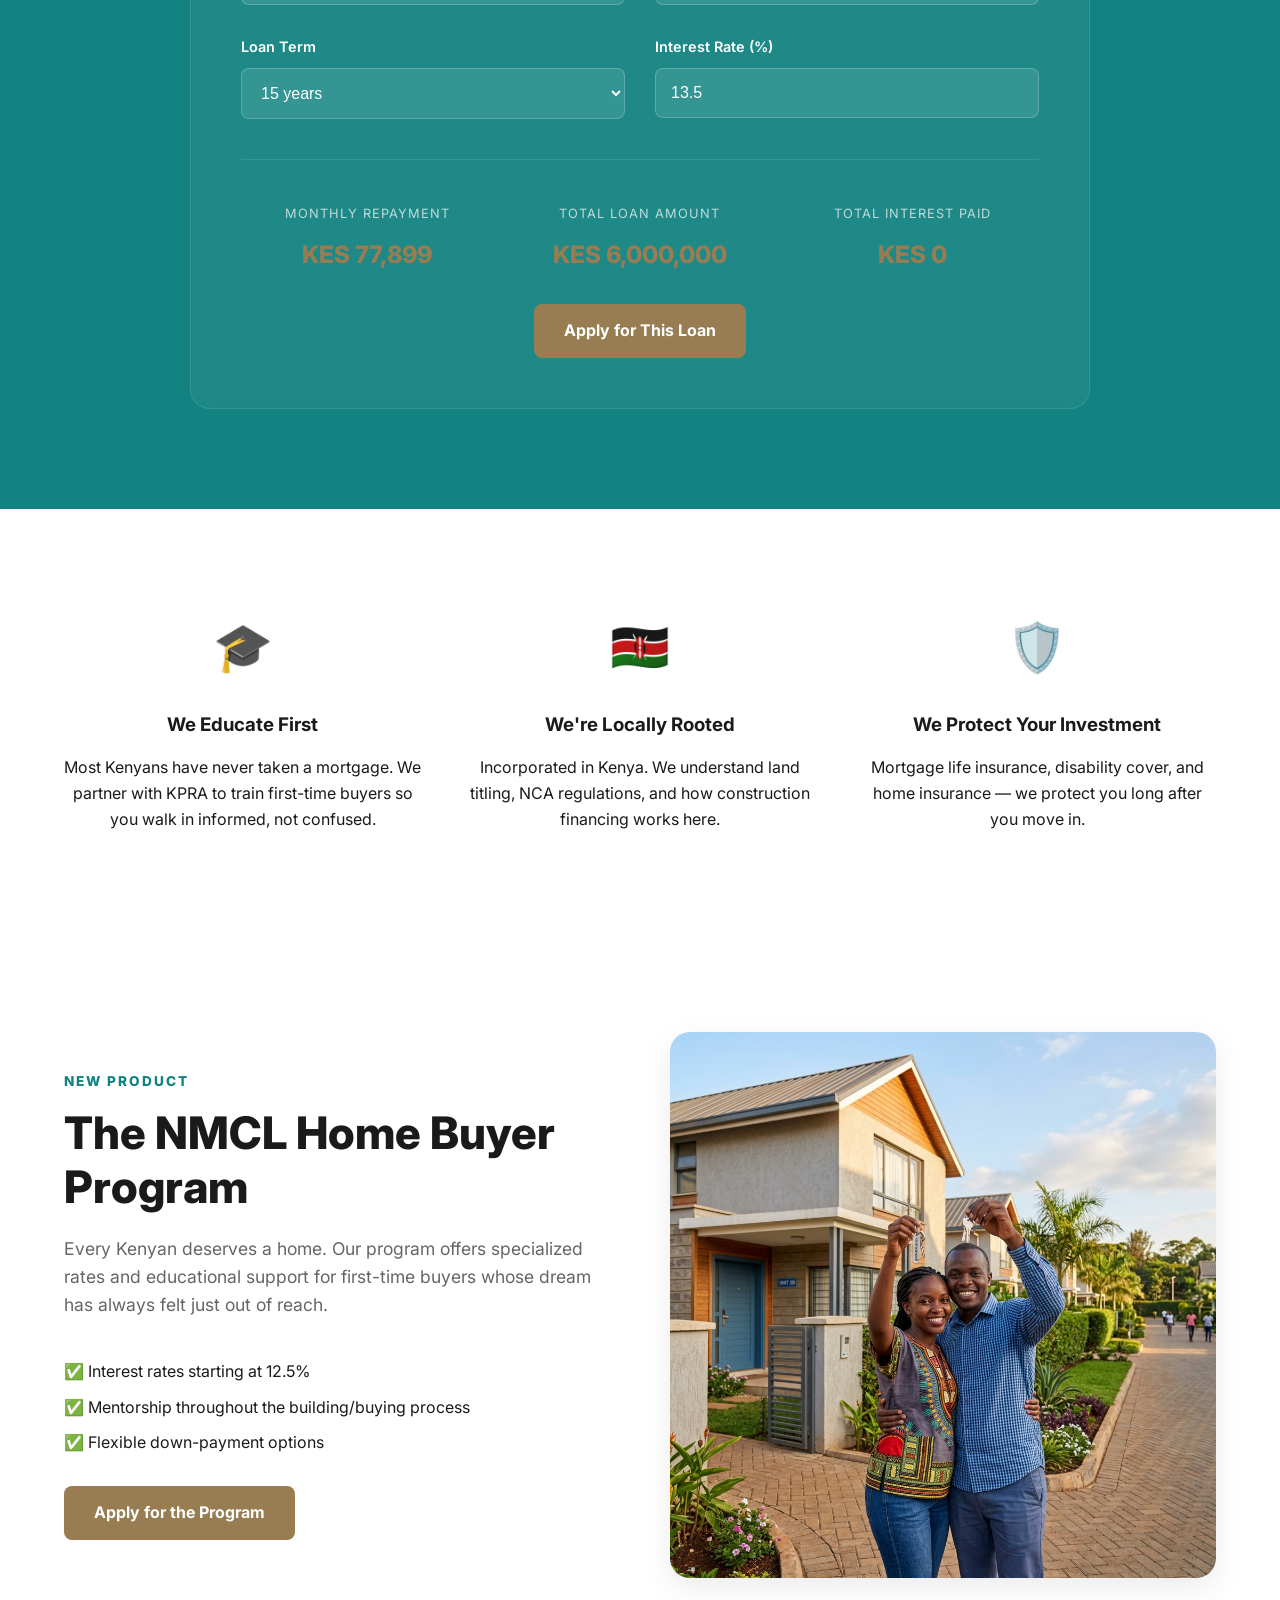
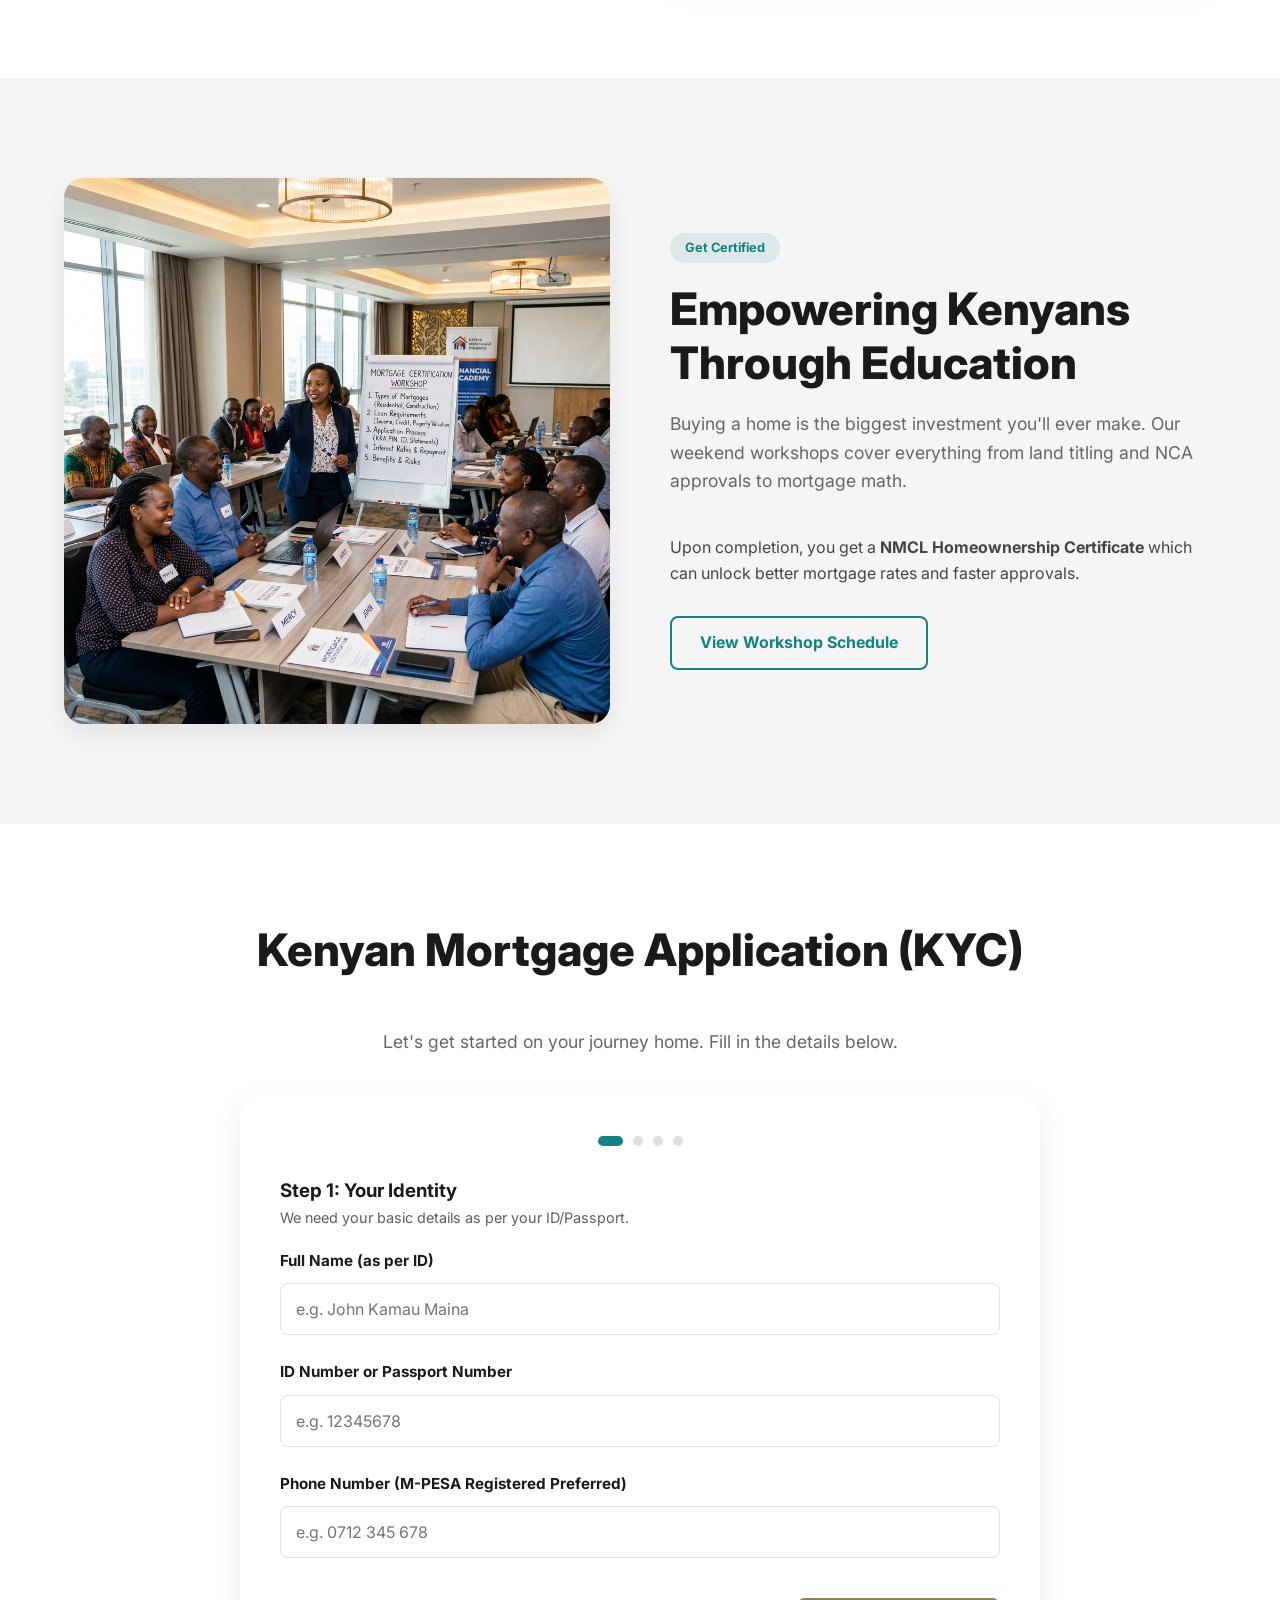
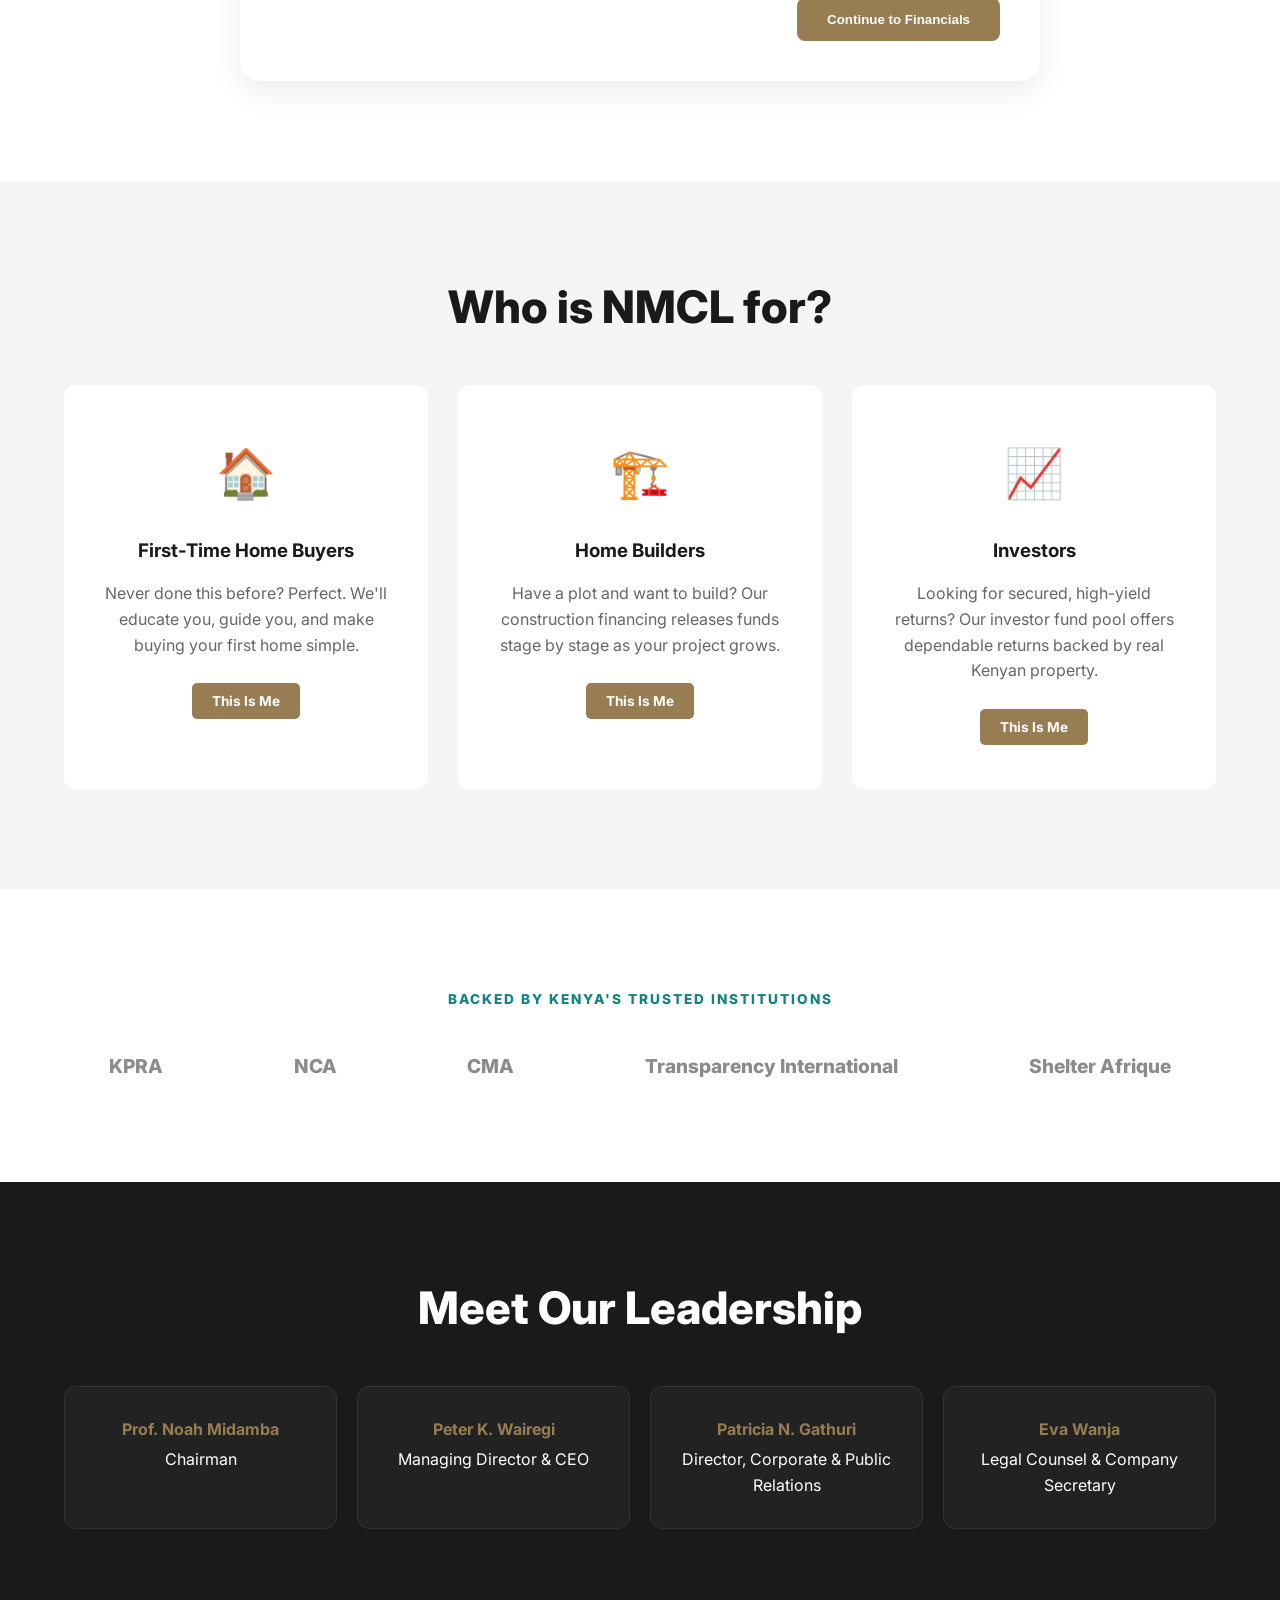
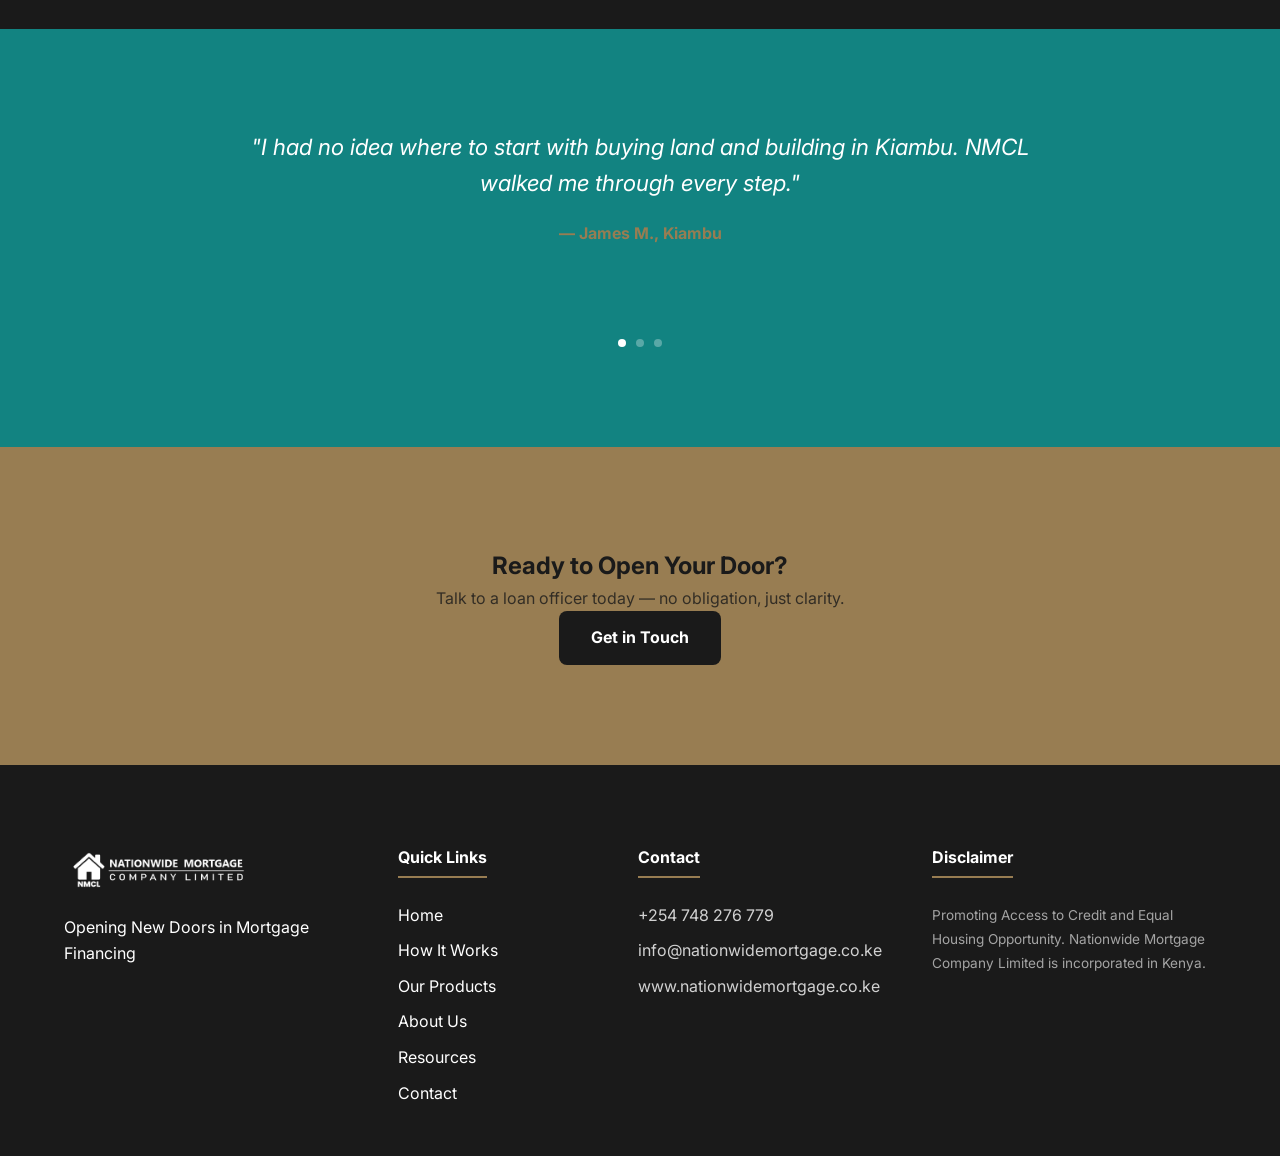
==== commit a25ae4fb: "Complete NMCL Website Revamp: Fixed navigation transparency, added standalone interactve KYC forms, " ====
--- a/index.html
+++ b/index.html
@@ -236,7 +236,176 @@
     </div>
   </section>
 
-  <!-- ⑦ WHO IS NMCL FOR? -->
+  <!-- ⑦ HOME BUYER PROGRAM (NEW) -->
+  <section class="section home-buyer-section" id="home-buyer">
+    <div class="container">
+      <div class="workshop-grid">
+        <div class="workshop-content reveal">
+          <p class="section-label">NEW PRODUCT</p>
+          <h2 class="section-title" style="margin-bottom: 20px;">The NMCL Home Buyer Program</h2>
+          <p class="section-sub" style="margin-left: 0; text-align: left;">Every Kenyan deserves a home. Our program offers specialized rates and educational support for first-time buyers whose dream has always felt just out of reach.</p>
+          <ul style="margin-bottom: 30px;">
+            <li style="margin-bottom: 10px;">✅ Interest rates starting at 12.5%</li>
+            <li style="margin-bottom: 10px;">✅ Mentorship throughout the building/buying process</li>
+            <li style="margin-bottom: 10px;">✅ Flexible down-payment options</li>
+          </ul>
+          <a href="#loan-form" class="btn-gold">Apply for the Program</a>
+        </div>
+        <div class="workshop-image reveal">
+          <img src="assets/home-buyer.png" alt="Happy Kenyan Couple">
+        </div>
+      </div>
+    </div>
+  </section>
+
+  <!-- ⑧ MORTGAGE WORKSHOPS (NEW) -->
+  <section class="section workshop-section" id="workshops">
+    <div class="container">
+      <div class="workshop-grid" style="direction: rtl;">
+        <div class="workshop-content reveal" style="direction: ltr;">
+          <span class="cert-badge">Get Certified</span>
+          <h2 class="section-title" style="margin-bottom: 20px;">Empowering Kenyans Through Education</h2>
+          <p class="section-sub" style="margin-left: 0; text-align: left;">Buying a home is the biggest investment you'll ever make. Our weekend workshops cover everything from land titling and NCA approvals to mortgage math.</p>
+          <p style="margin-bottom: 30px; opacity: 0.8;">Upon completion, you get a <strong>NMCL Homeownership Certificate</strong> which can unlock better mortgage rates and faster approvals.</p>
+          <a href="resources.html" class="btn-teal-outline">View Workshop Schedule</a>
+        </div>
+        <div class="workshop-image reveal">
+          <img src="assets/mortgage-workshop.png" alt="Kenyan Mortgage Workshop">
+        </div>
+      </div>
+    </div>
+  </section>
+
+  <!-- ⑨ INTERACTIVE LOAN KYC FORM (NEW) -->
+  <section class="section" id="loan-form" style="background:#fff;">
+    <div class="container">
+      <div class="form-header reveal">
+        <h2 class="section-title">Kenyan Mortgage Application (KYC)</h2>
+        <p class="section-sub">Let's get started on your journey home. Fill in the details below.</p>
+      </div>
+      
+      <div class="form-container reveal">
+        <div class="form-progress">
+          <span class="progress-dot active"></span>
+          <span class="progress-dot"></span>
+          <span class="progress-dot"></span>
+          <span class="progress-dot"></span>
+        </div>
+
+        <form id="kyc-loan-form" class="kyc-loan-form">
+          <!-- Step 1: Personal -->
+          <div class="form-step active">
+            <h3>Step 1: Your Identity</h3>
+            <p style="margin-bottom: 20px; font-size: 0.9rem; opacity: 0.7;">We need your basic details as per your ID/Passport.</p>
+            <div class="form-group">
+              <label>Full Name (as per ID)</label>
+              <input type="text" placeholder="e.g. John Kamau Maina" required>
+            </div>
+            <div class="form-group">
+              <label>ID Number or Passport Number</label>
+              <input type="text" placeholder="e.g. 12345678" required>
+            </div>
+            <div class="form-group">
+              <label>Phone Number (M-PESA Registered Preferred)</label>
+              <input type="tel" placeholder="e.g. 0712 345 678" required>
+            </div>
+            <div class="form-nav">
+              <span></span>
+              <button type="button" class="btn-gold next-step">Continue to Financials</button>
+            </div>
+          </div>
+
+          <!-- Step 2: Financial & Credit -->
+          <div class="form-step">
+            <h3>Step 2: Financial Profile</h3>
+            <p style="margin-bottom: 20px; font-size: 0.9rem; opacity: 0.7;">This helps us determine which mortgage product fits you best.</p>
+            <div class="form-group">
+              <label>Primary Source of Income</label>
+              <select required>
+                <option value="">Select...</option>
+                <option value="employed">Employed (Salaried)</option>
+                <option value="business">Self-Employed (Business)</option>
+                <option value="diaspora">Diaspora Remittances</option>
+              </select>
+            </div>
+            <div class="form-group">
+              <label>Average Monthly Net Income (KES)</label>
+              <input type="text" placeholder="e.g. 150,000" class="kes-format" required>
+            </div>
+            <div class="form-group">
+              <label>Is this your first time taking a mortgage/large loan in Kenya?</label>
+              <select required>
+                <option value="yes">Yes, first-time borrower</option>
+                <option value="no">No, I have borrowed before</option>
+              </select>
+            </div>
+            <div class="form-group">
+              <label>Current Outstanding Loans/Debts (Monthly Repayment)</label>
+              <input type="text" placeholder="e.g. 20,000 or Enter 'None'" class="kes-format">
+            </div>
+            <div class="form-group">
+              <label>Approximate Loan Amount Needed (KES)</label>
+              <input type="text" placeholder="e.g. 5,000,000" class="kes-format" required>
+            </div>
+            <div class="form-nav">
+              <button type="button" class="btn-teal-outline prev-step">Back</button>
+              <button type="button" class="btn-gold next-step">Next: Property Info</button>
+            </div>
+          </div>
+
+          <!-- Step 3: Property -->
+          <div class="form-step">
+            <h3>Step 3: Property Details</h3>
+            <p style="margin-bottom: 20px; font-size: 0.9rem; opacity: 0.7;">Where is your dream home located?</p>
+            <div class="form-group">
+              <label>Intended Property Location</label>
+              <input type="text" placeholder="e.g. Ruiru, Kiambu County" required>
+            </div>
+            <div class="form-group">
+              <label>Property Status</label>
+              <select required>
+                <option value="">Select...</option>
+                <option value="buying">Buying Existing Home</option>
+                <option value="building">Building (New Construction)</option>
+                <option value="land">Land Purchase Only</option>
+              </select>
+            </div>
+            <div class="form-group">
+              <label>Have you identified the property/plot yet?</label>
+              <select>
+                <option value="yes">Yes</option>
+                <option value="no">Not yet</option>
+              </select>
+            </div>
+            <div class="form-nav">
+              <button type="button" class="btn-teal-outline prev-step">Back</button>
+              <button type="button" class="btn-gold next-step">Final Step</button>
+            </div>
+          </div>
+
+          <!-- Step 4: Submission -->
+          <div class="form-step">
+            <h3>Final Step: Documents & Submit</h3>
+            <p style="margin-bottom: 20px; font-size: 0.9rem; opacity: 0.7;">Almost there! Our team will contact you for official documentation.</p>
+            <div class="form-group">
+              <label>Additional Notes / Special Requests</label>
+              <textarea placeholder="Tell us more about your specific needs..."></textarea>
+            </div>
+            <div class="form-group" style="display:flex; align-items:center; gap:10px;">
+              <input type="checkbox" id="terms" style="width:auto;" required>
+              <label for="terms" style="margin-bottom:0; font-weight:400; font-size:0.85rem;">I agree to NMCL's processing of my data for mortgage assessment.</label>
+            </div>
+            <div class="form-nav">
+              <button type="button" class="btn-teal-outline prev-step">Back</button>
+              <button type="submit" class="btn-gold">Submit My Application</button>
+            </div>
+          </div>
+        </form>
+      </div>
+    </div>
+  </section>
+
+  <!-- ⑩ WHO IS NMCL FOR? -->
   <section class="section" id="audience" style="background:#F5F5F5;">
     <div class="container">
       <div class="text-center reveal">
@@ -247,13 +416,13 @@
           <div class="aud-icon">🏠</div>
           <h3>First-Time Home Buyers</h3>
           <p>Never done this before? Perfect. We'll educate you, guide you, and make buying your first home simple.</p>
-          <a href="products.html" class="btn-gold-sm">This Is Me</a>
+          <a href="#loan-form" class="btn-gold-sm">This Is Me</a>
         </div>
         <div class="audience-card-full reveal">
           <div class="aud-icon">🏗️</div>
           <h3>Home Builders</h3>
           <p>Have a plot and want to build? Our construction financing releases funds stage by stage as your project grows.</p>
-          <a href="products.html#construction" class="btn-gold-sm">This Is Me</a>
+          <a href="#loan-form" class="btn-gold-sm">This Is Me</a>
         </div>
         <div class="audience-card-full reveal">
           <div class="aud-icon">📈</div>
--- a/css/style.css
+++ b/css/style.css
@@ -118,15 +118,16 @@
 #navbar {
   position: fixed;
   top: 0; width: 100%;
-  padding: 20px 0;
+  background: var(--white);
+  padding: 15px 0;
   z-index: 1000;
+  box-shadow: 0 2px 15px rgba(0,0,0,0.05);
   transition: var(--transition);
 }
 #navbar.scrolled {
-  background: rgba(255,255,255,0.95);
-  backdrop-filter: blur(10px);
-  padding: 12px 0;
-  box-shadow: 0 4px 20px rgba(0,0,0,0.05);
+  padding: 10px 0;
+  background: rgba(255,255,255,0.98);
+  backdrop-filter: blur(15px);
 }
 .nav-inner { display: flex; align-items: center; justify-content: space-between; max-width: 1200px; margin: 0 auto; padding: 0 24px; }
 .nav-logo img { height: 45px; }
@@ -135,6 +136,44 @@
 .nav-links a:hover, .nav-links a.active { color: var(--teal); }
 .nav-actions { display: flex; gap: 15px; }
 
+/* ── HAMBURGER ── */
+.hamburger {
+  display: none;
+  flex-direction: column;
+  justify-content: space-between;
+  width: 30px;
+  height: 21px;
+  background: transparent;
+  cursor: pointer;
+  z-index: 1100;
+}
+.hamburger span {
+  display: block;
+  width: 100%;
+  height: 3px;
+  background: var(--dark);
+  border-radius: 10px;
+  transition: var(--transition);
+}
+
+/* ── MOBILE MENU ── */
+.mobile-menu {
+  position: fixed;
+  top: 0; right: -100%;
+  width: 80%; height: 100vh;
+  background: var(--white);
+  padding: 100px 40px;
+  display: flex;
+  flex-direction: column;
+  gap: 20px;
+  box-shadow: -10px 0 30px rgba(0,0,0,0.1);
+  transition: var(--transition);
+  z-index: 1050;
+}
+.mobile-menu.active { right: 0; }
+.mobile-menu a { font-size: 1.2rem; font-weight: 700; color: var(--dark); }
+.mobile-menu-actions { margin-top: 30px; display: flex; flex-direction: column; gap: 15px; }
+
 /* ── HERO ── */
 .hero {
   height: 100vh;
@@ -147,8 +186,7 @@
 .hero-overlay {
   position: absolute;
   inset: 0;
-  background: url('../assets/hero-bg.jpg') center/cover no-repeat;
-  opacity: 0.3;
+  background: linear-gradient(rgba(0,0,0,0.6), rgba(0,0,0,0.6)), url('../assets/hero-kenyan-home.png') center/cover no-repeat;
 }
 .hero-content { position: relative; z-index: 2; text-align: center; }
 .hero h1 { font-size: clamp(2.5rem, 6vw, 4.5rem); font-weight: 800; line-height: 1.1; margin-bottom: 25px; }
@@ -319,8 +357,34 @@
 }
 @media (max-width: 768px) {
   .nav-links, .nav-actions { display: none; }
-  .hamburger { display: block; }
+  .hamburger { display: flex; }
   .hero h1 { font-size: 2.8rem; }
   .steps-grid, .products-grid, .features-grid, .audience-grid-revised, .team-grid-small, .footer-grid { grid-template-columns: 1fr; }
   .calc-results-main { grid-template-columns: 1fr; }
 }
+
+/* ── EXTRA SECTIONS ── */
+.home-buyer-section { background: #fff; position: relative; overflow: hidden; }
+.workshop-section { background: var(--grey-bg); }
+.workshop-grid { display: grid; grid-template-columns: 1fr 1fr; gap: 60px; align-items: center; }
+.workshop-image img { border-radius: 20px; box-shadow: var(--shadow); }
+.cert-badge { display: inline-block; padding: 5px 15px; background: rgba(18, 131, 129, 0.1); color: var(--teal); border-radius: 50px; font-weight: 700; font-size: 0.8rem; margin-bottom: 20px; }
+
+/* ── MULTI-STEP LOAN FORM ── */
+.form-container { max-width: 800px; margin: 0 auto; background: white; padding: 40px; border-radius: 20px; box-shadow: var(--shadow); }
+.form-step { display: none; }
+.form-step.active { display: block; animation: fadeIn 0.5s ease; }
+@keyframes fadeIn { from { opacity: 0; transform: translateY(10px); } to { opacity: 1; transform: translateY(0); } }
+
+.form-header { text-align: center; margin-bottom: 40px; }
+.form-progress { display: flex; justify-content: center; gap: 10px; margin-bottom: 30px; }
+.progress-dot { width: 10px; height: 10px; background: var(--grey-mid); border-radius: 50%; transition: 0.3s; }
+.progress-dot.active { background: var(--teal); width: 25px; border-radius: 10px; }
+
+.form-group { margin-bottom: 25px; }
+.form-group label { display: block; font-weight: 700; margin-bottom: 10px; font-size: 0.95rem; }
+.form-group input, .form-group select, .form-group textarea {
+  width: 100%; padding: 15px; border: 1.5px solid var(--grey-mid); border-radius: var(--radius-sm); font-family: var(--font-main); font-size: 1rem;
+}
+.form-group input:focus { border-color: var(--teal); outline: none; }
+.form-nav { display: flex; justify-content: space-between; margin-top: 40px; }
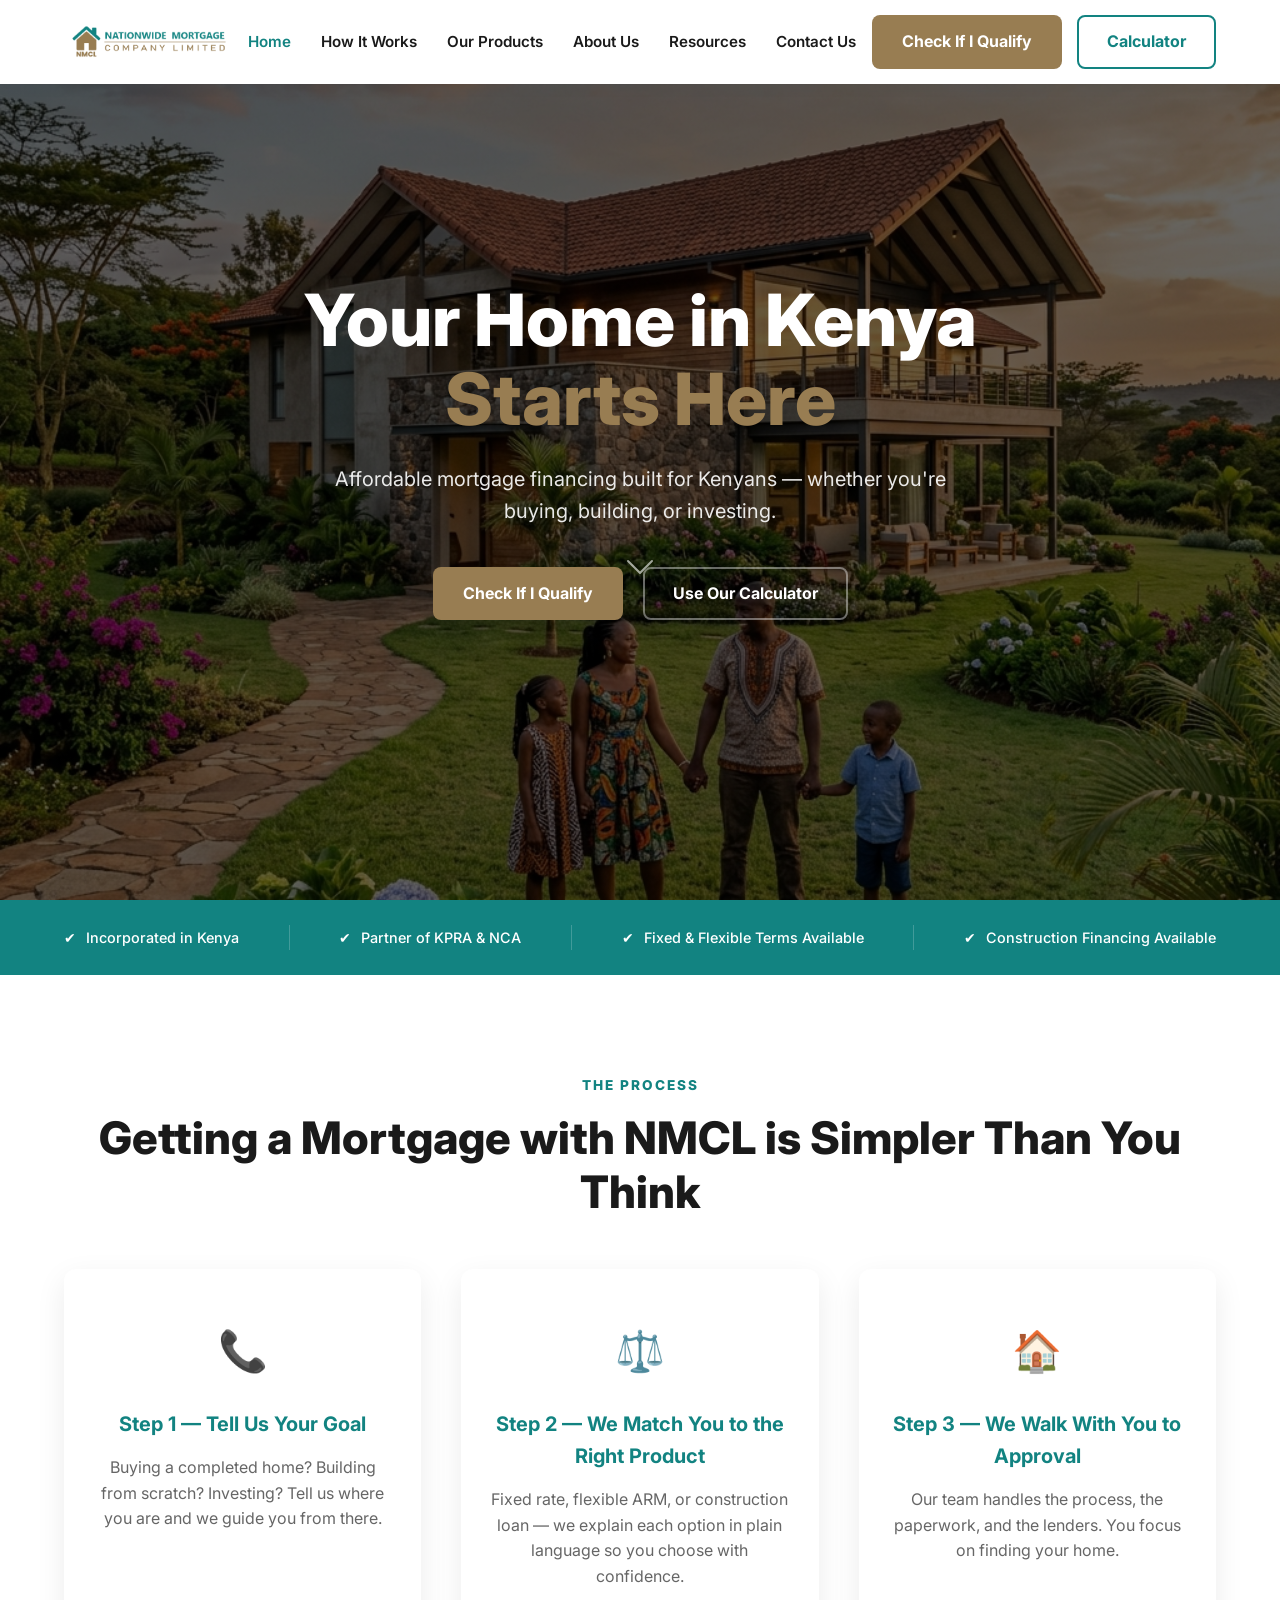
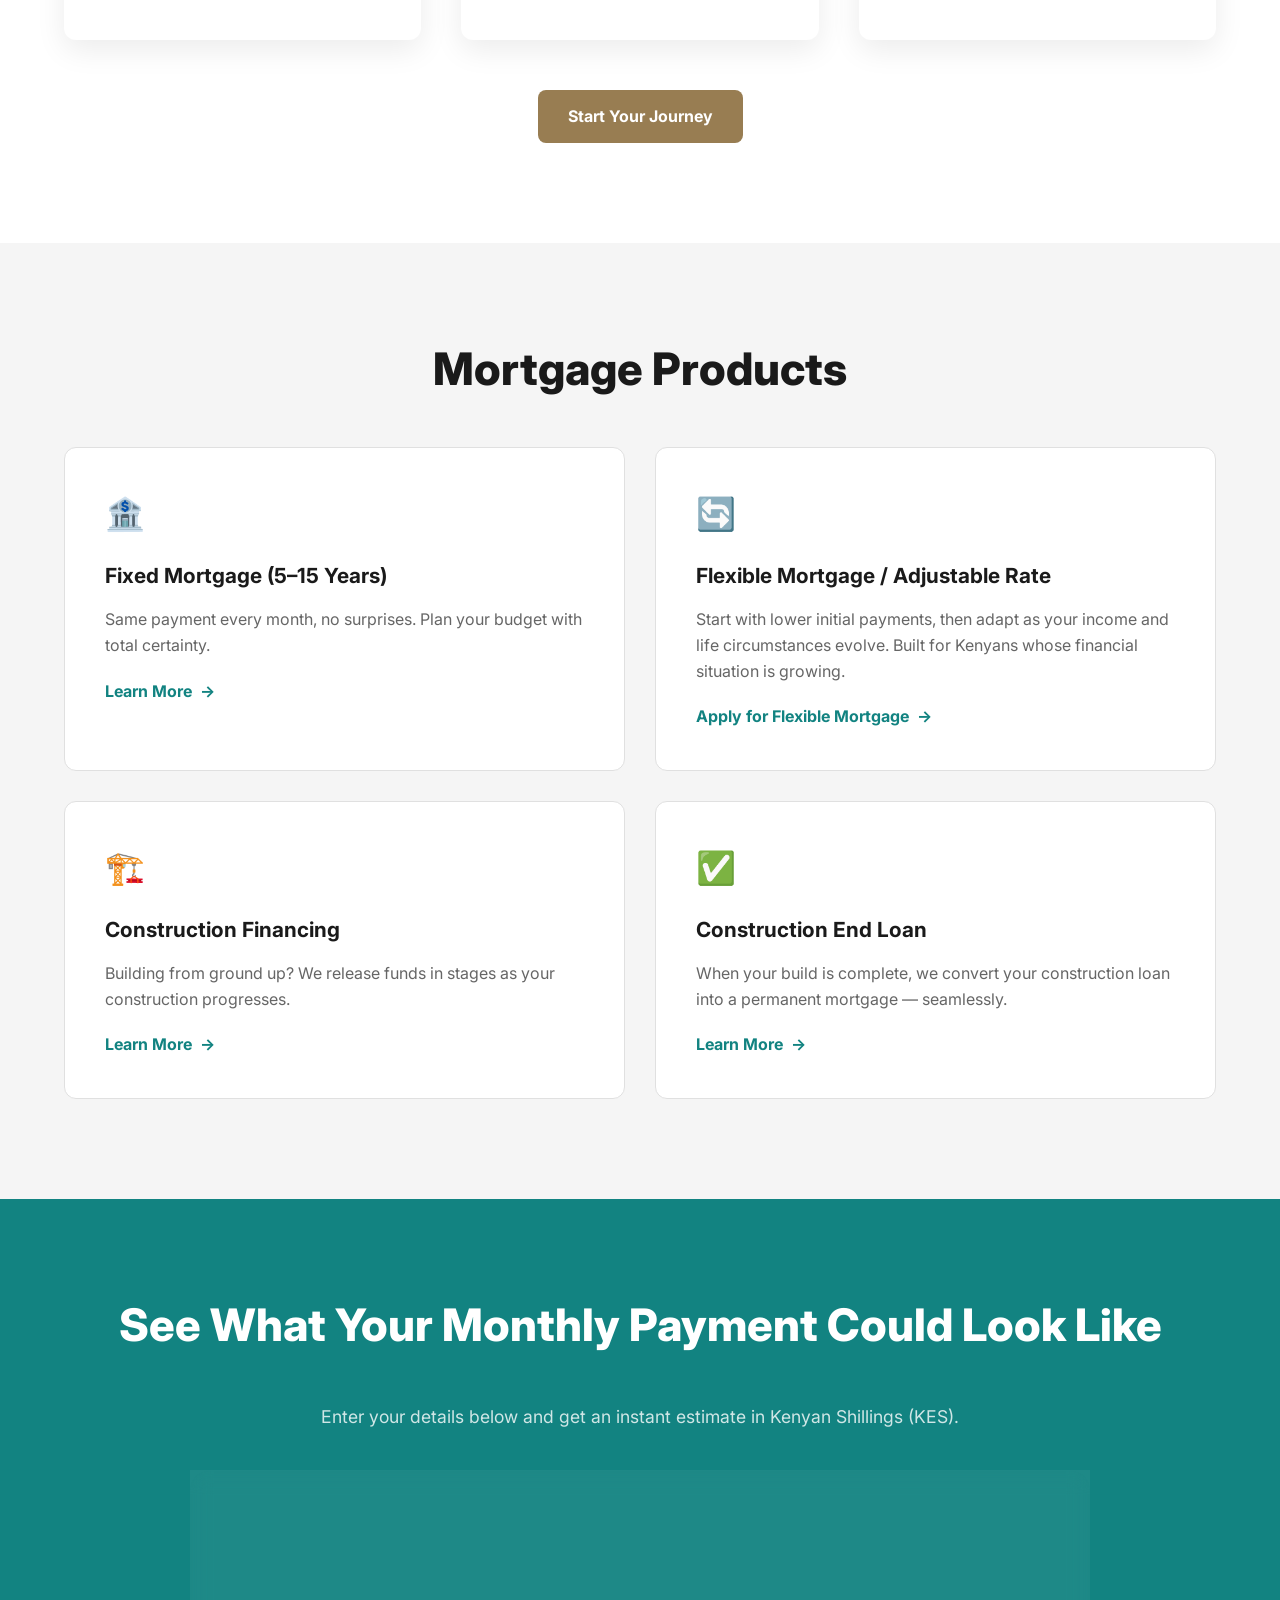
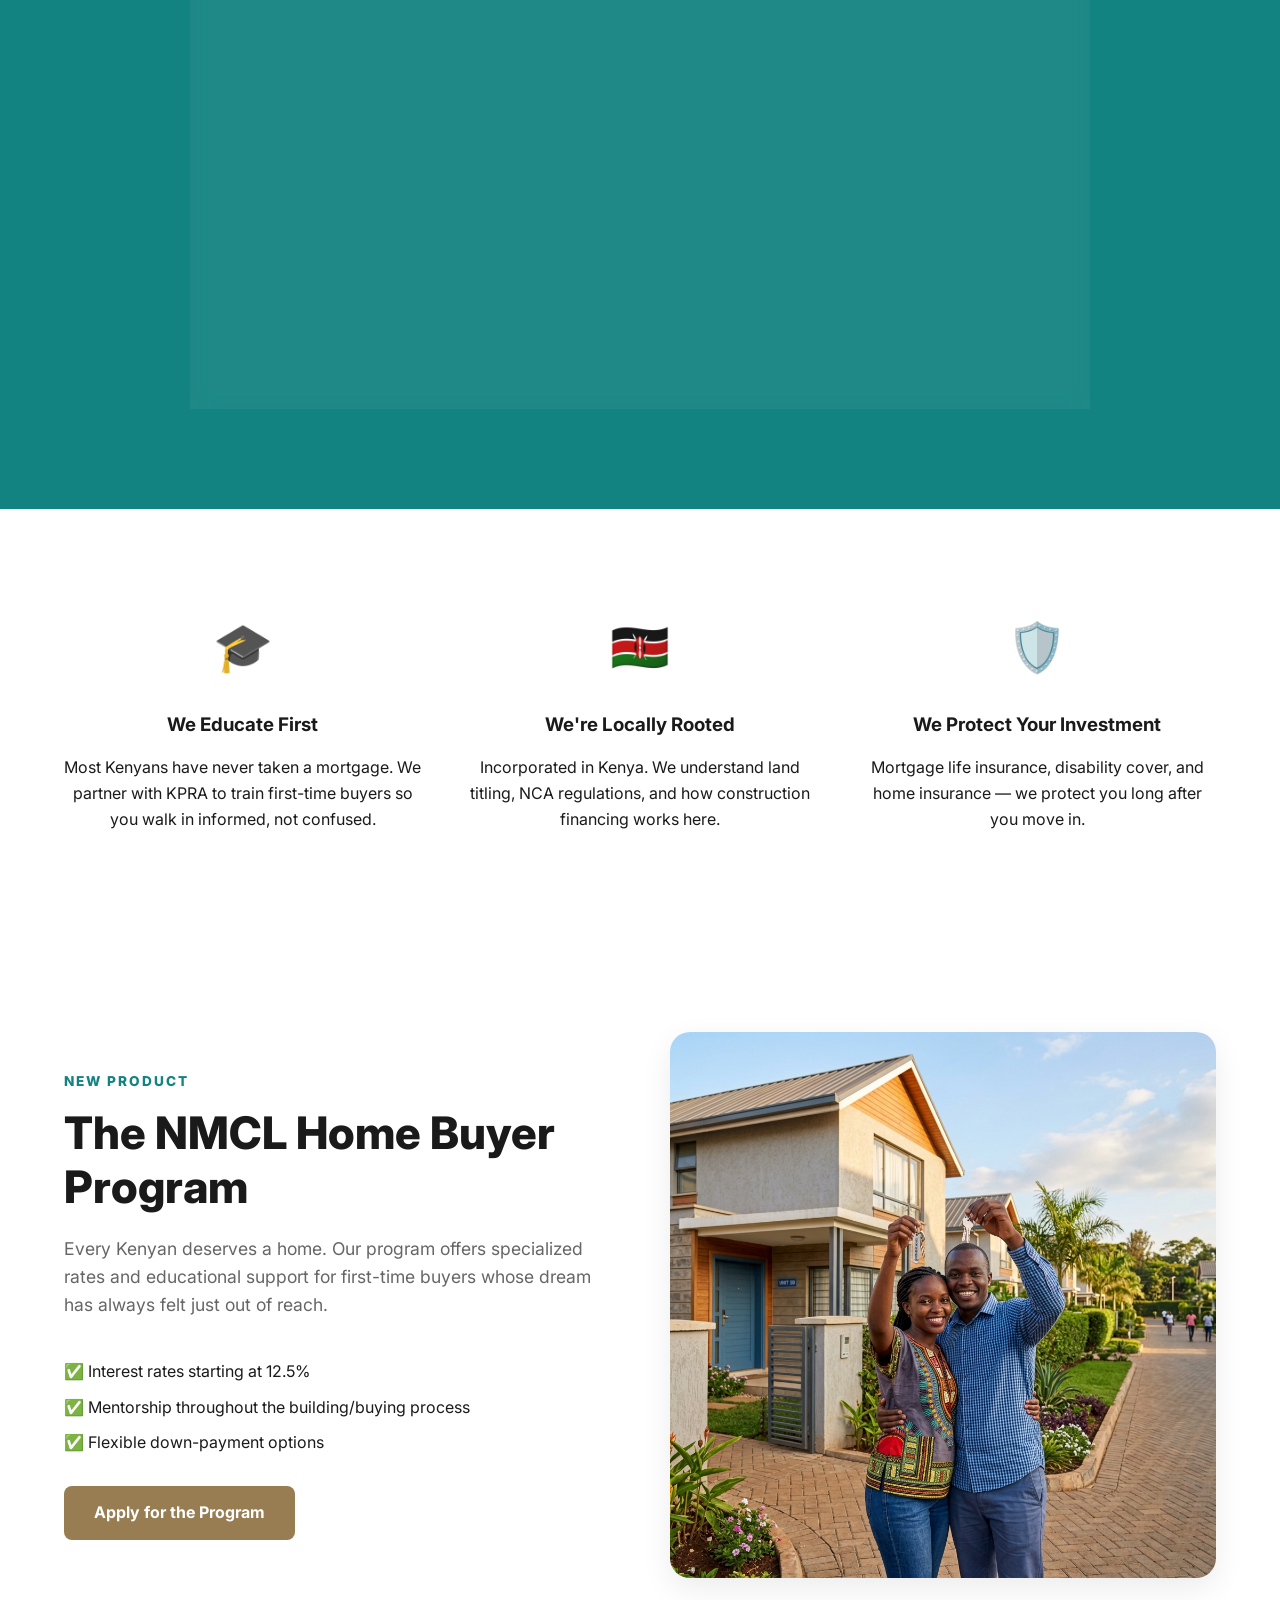
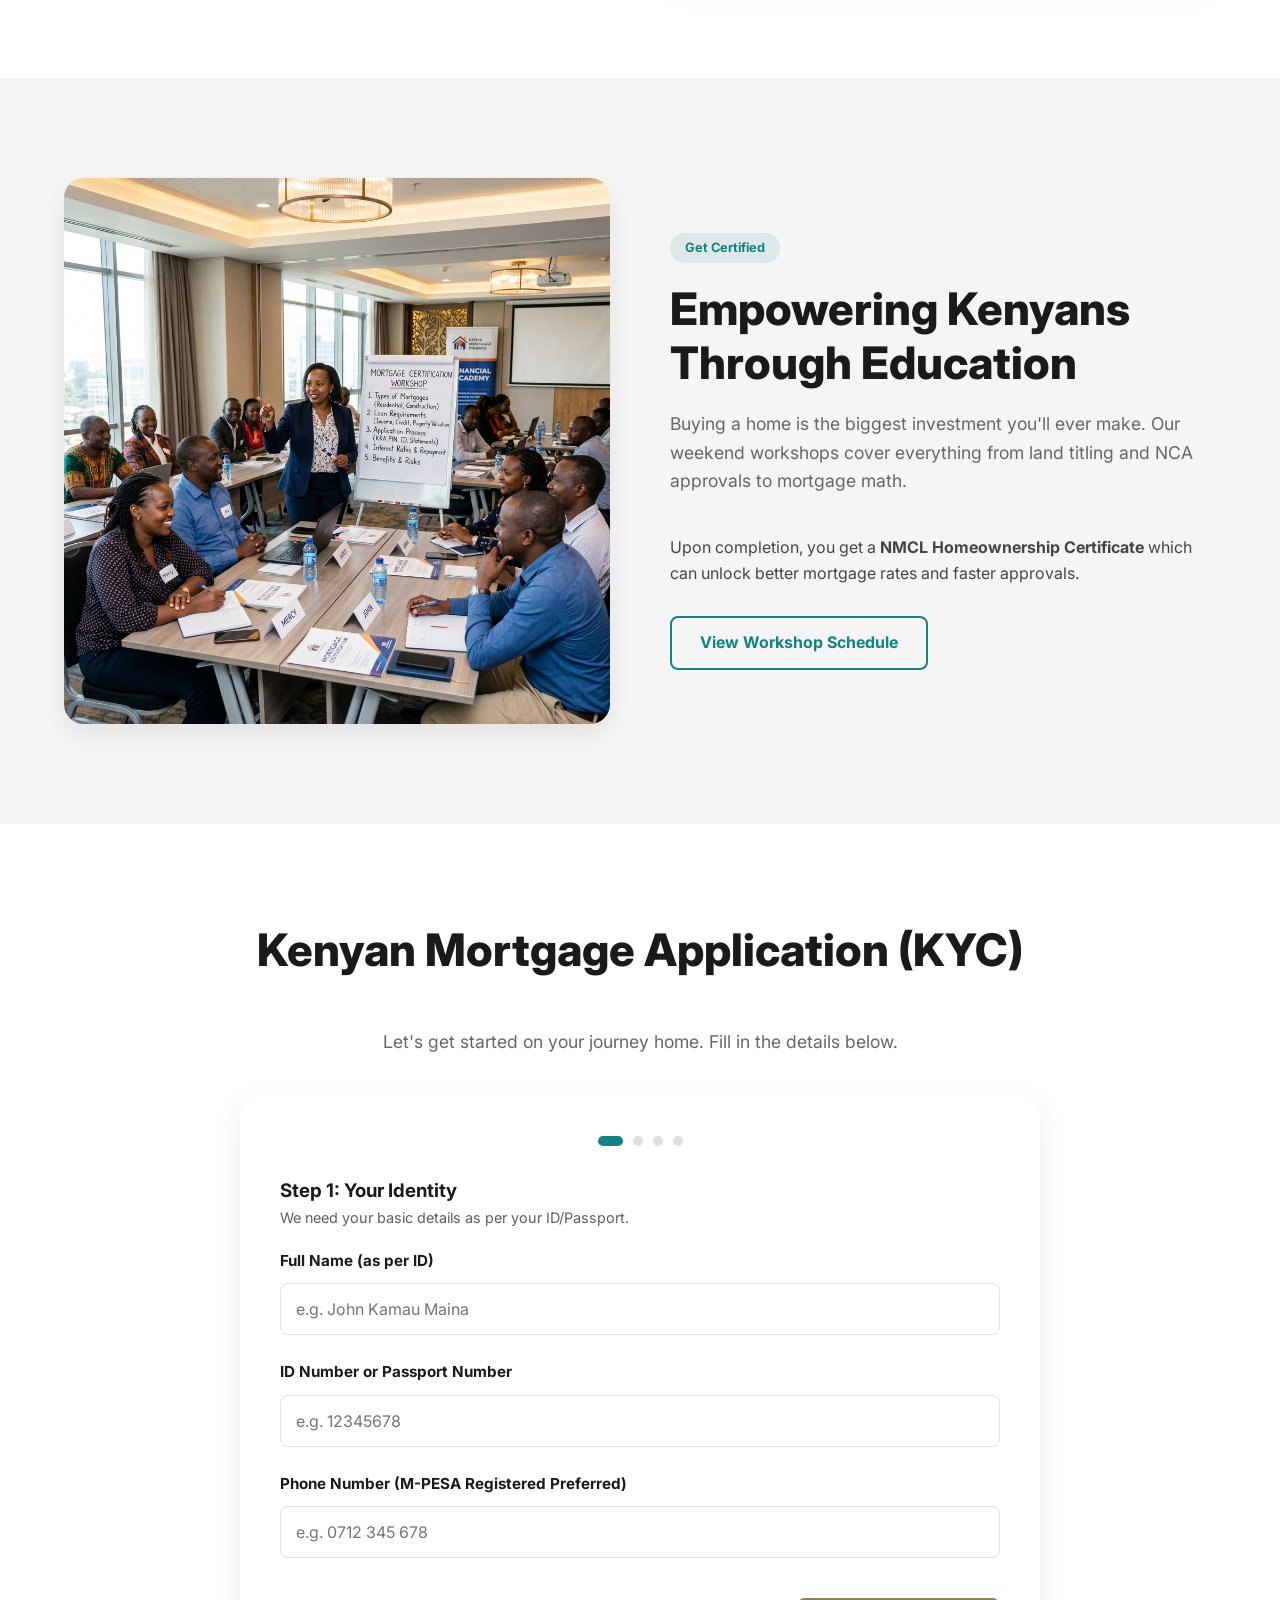
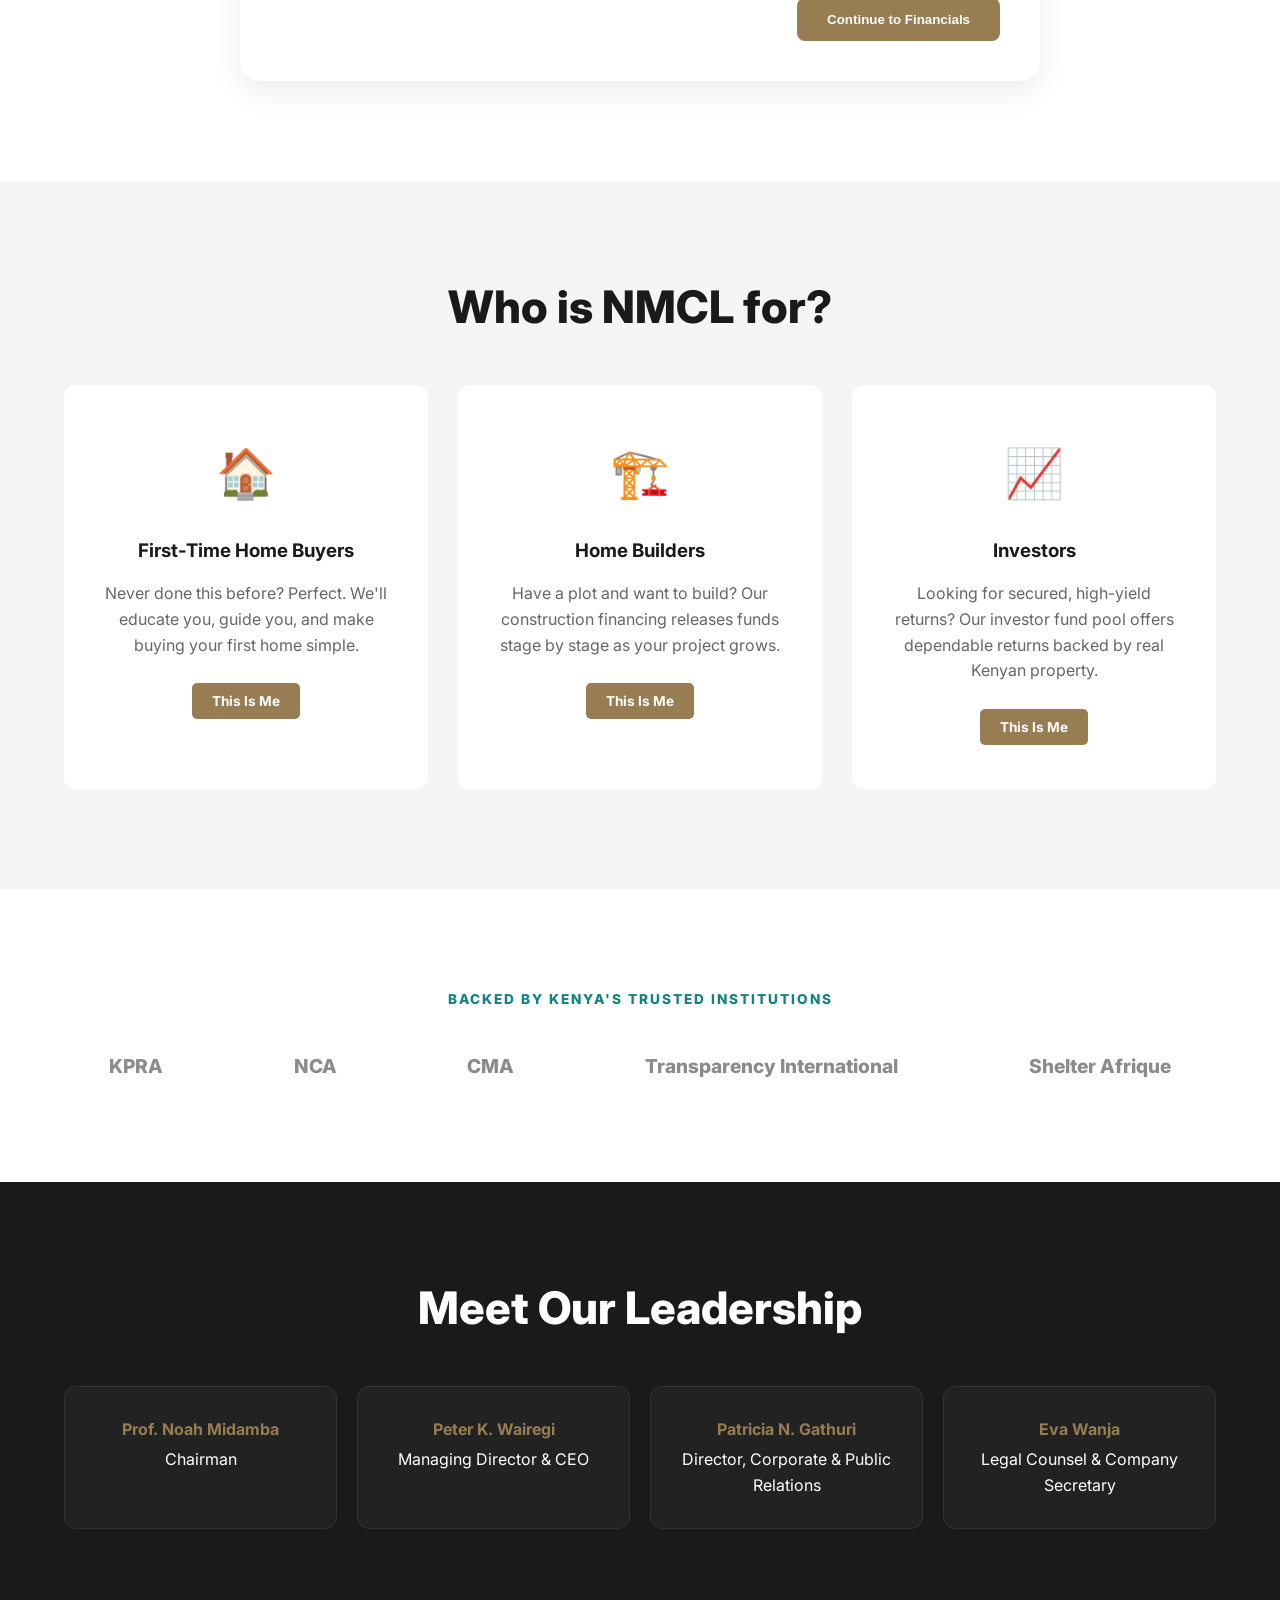
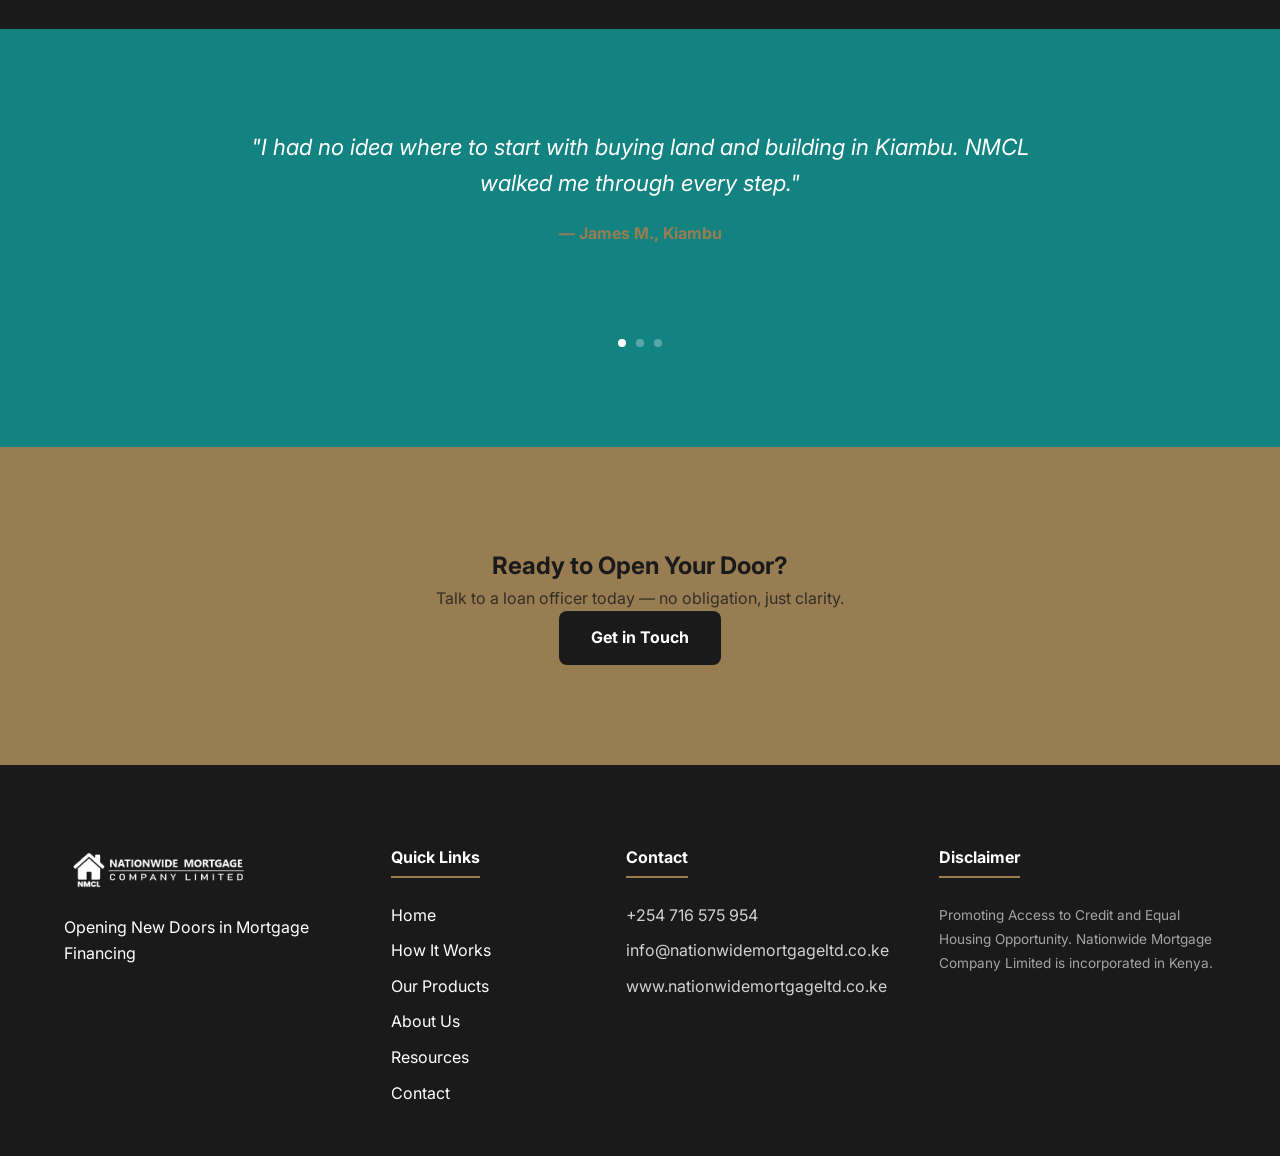
==== commit 9196179e: "update" ====
--- a/index.html
+++ b/index.html
@@ -541,9 +541,9 @@
       </div>
       <div class="footer-contact">
         <h4>Contact</h4>
-        <p>+254 748 276 779</p>
-        <p>info@nationwidemortgage.co.ke</p>
-        <p>www.nationwidemortgage.co.ke</p>
+        <p>+254 716 575 954</p>
+        <p>info@nationwidemortgageltd.co.ke</p>
+        <p>www.nationwidemortgageltd.co.ke</p>
       </div>
       <div class="footer-disclaimer">
         <h4>Disclaimer</h4>
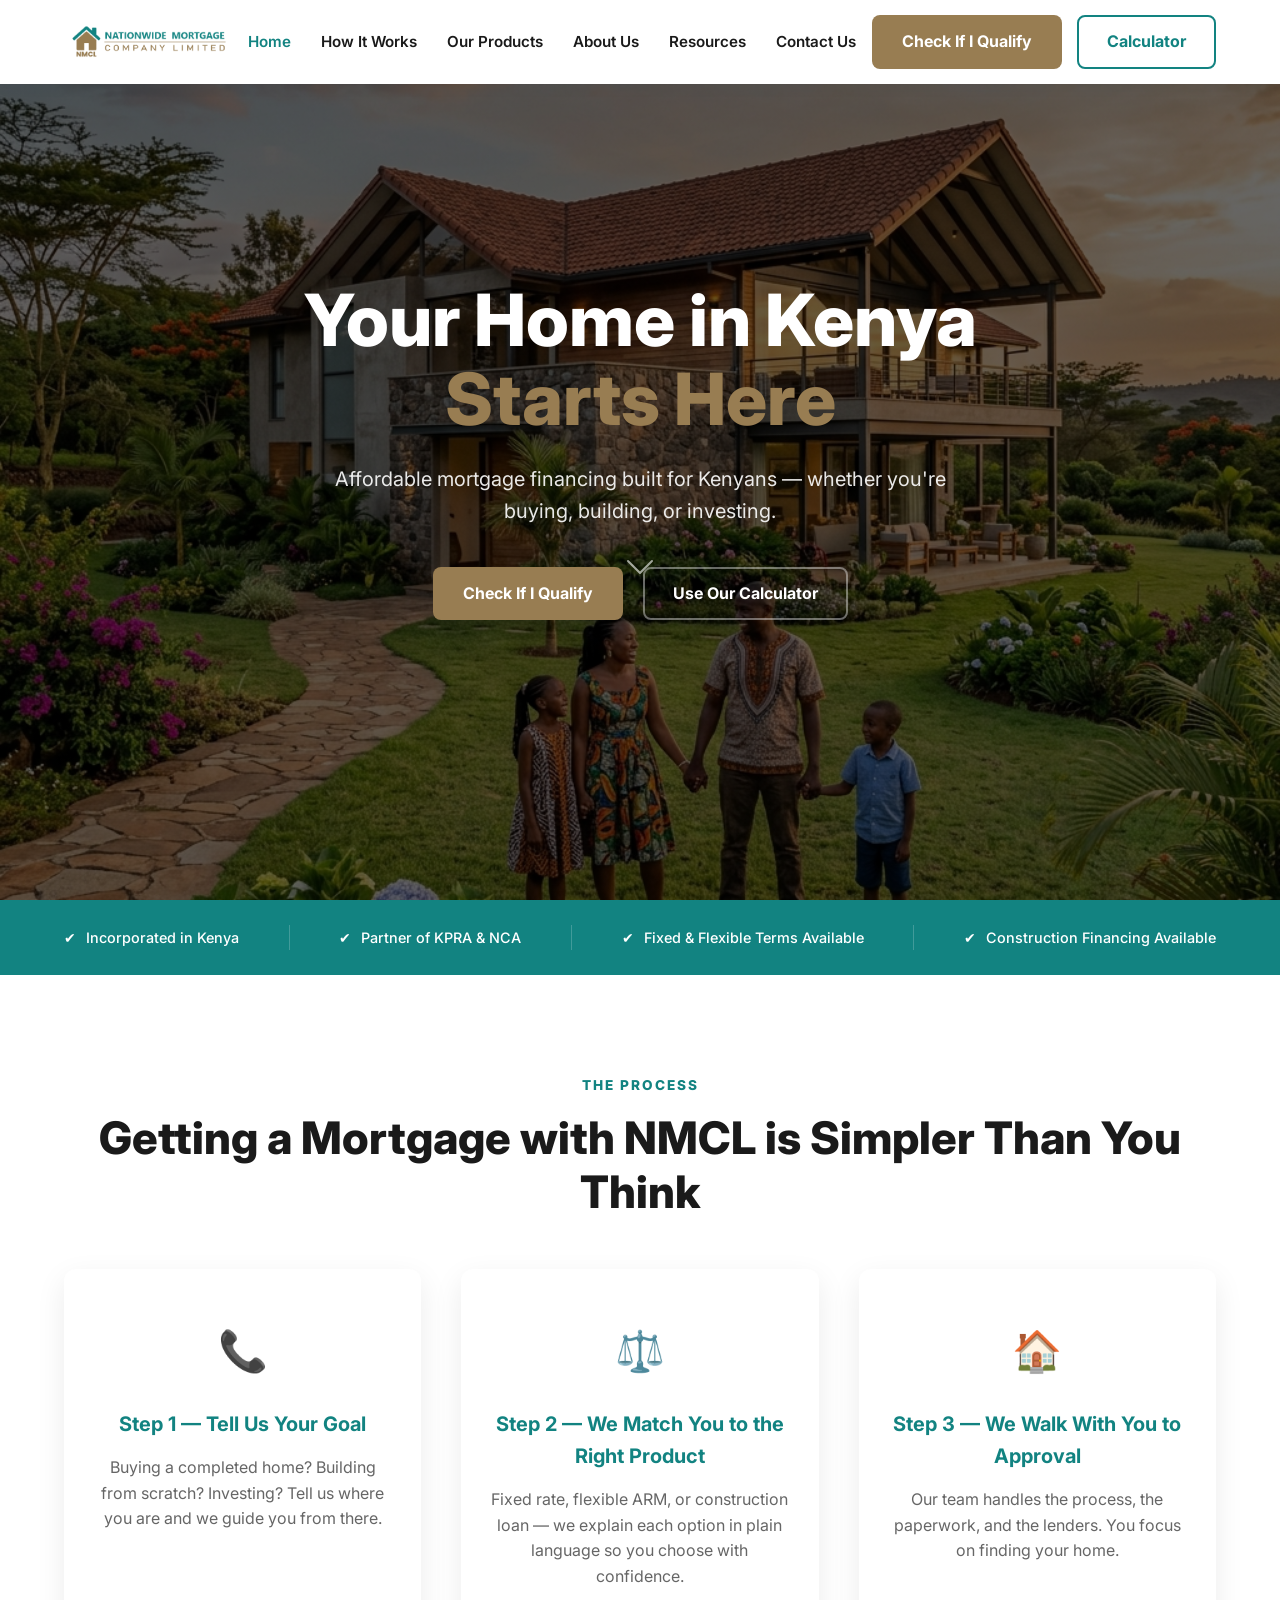
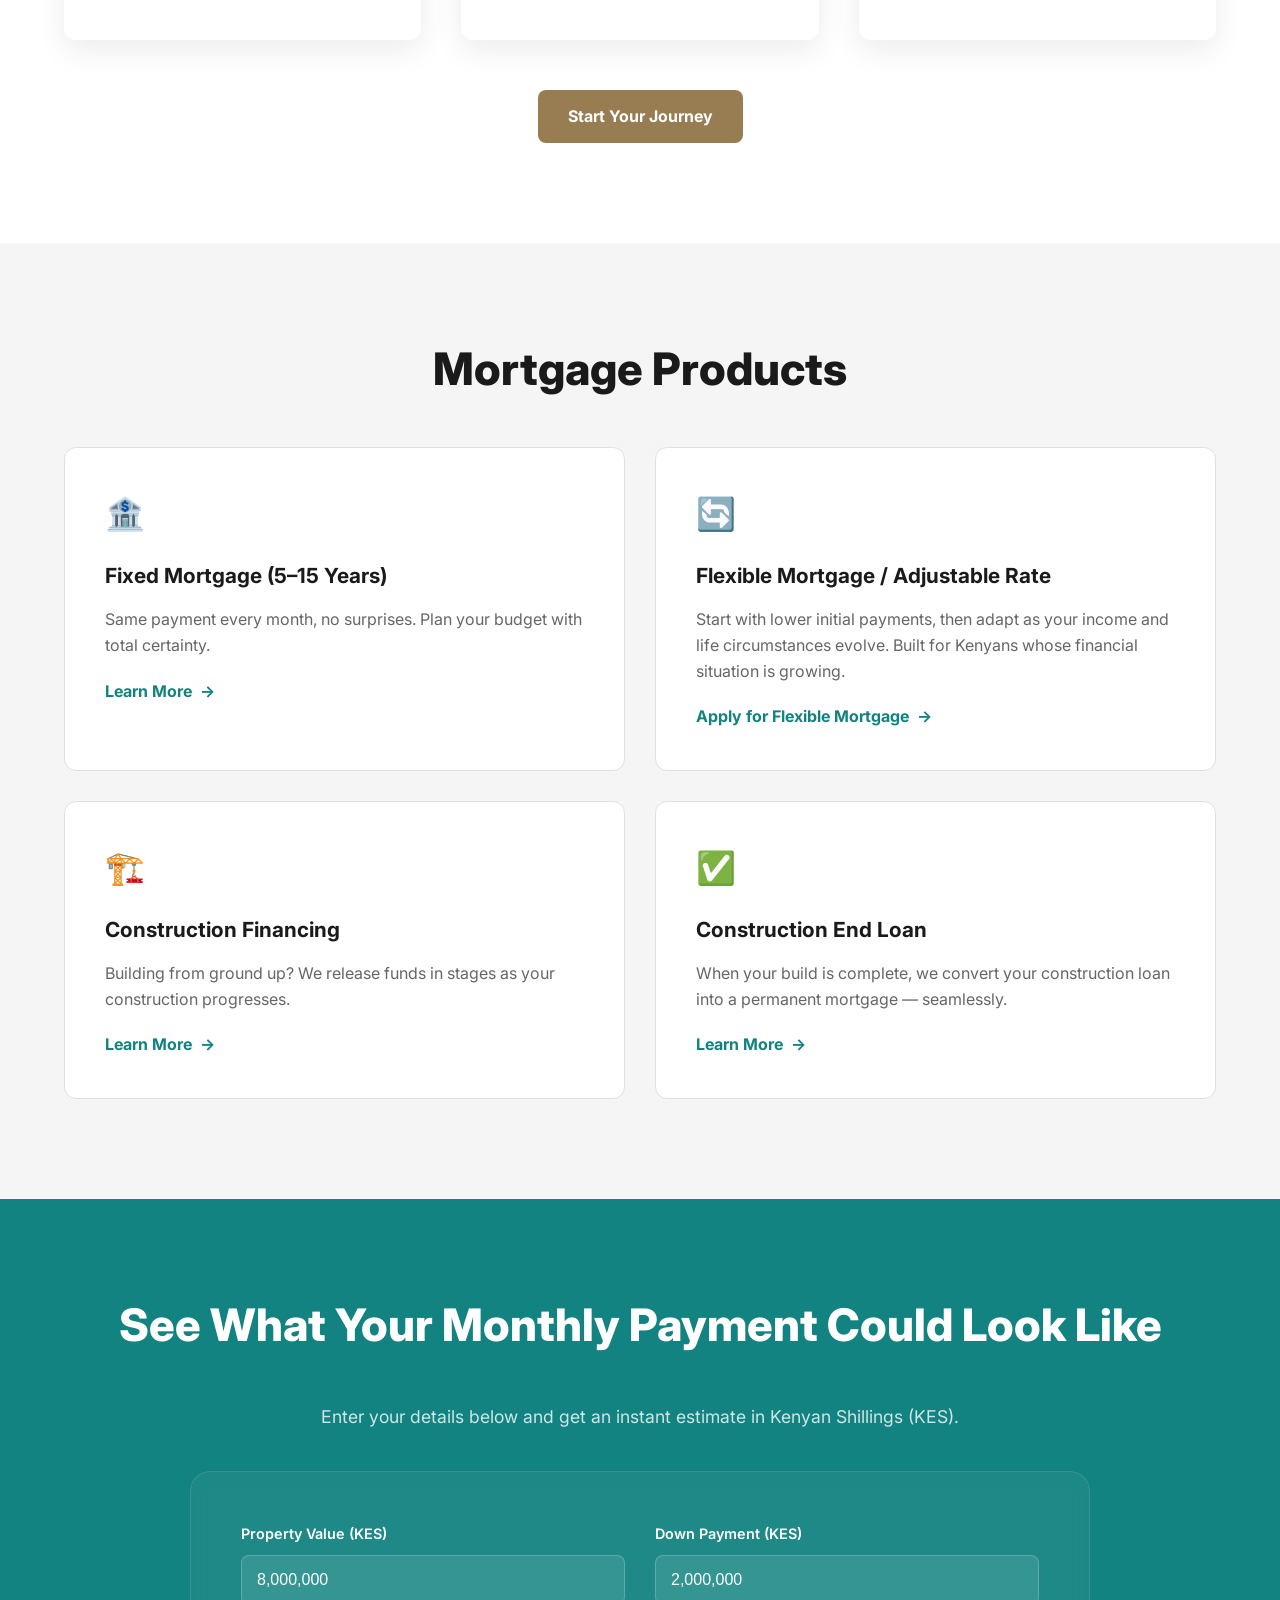
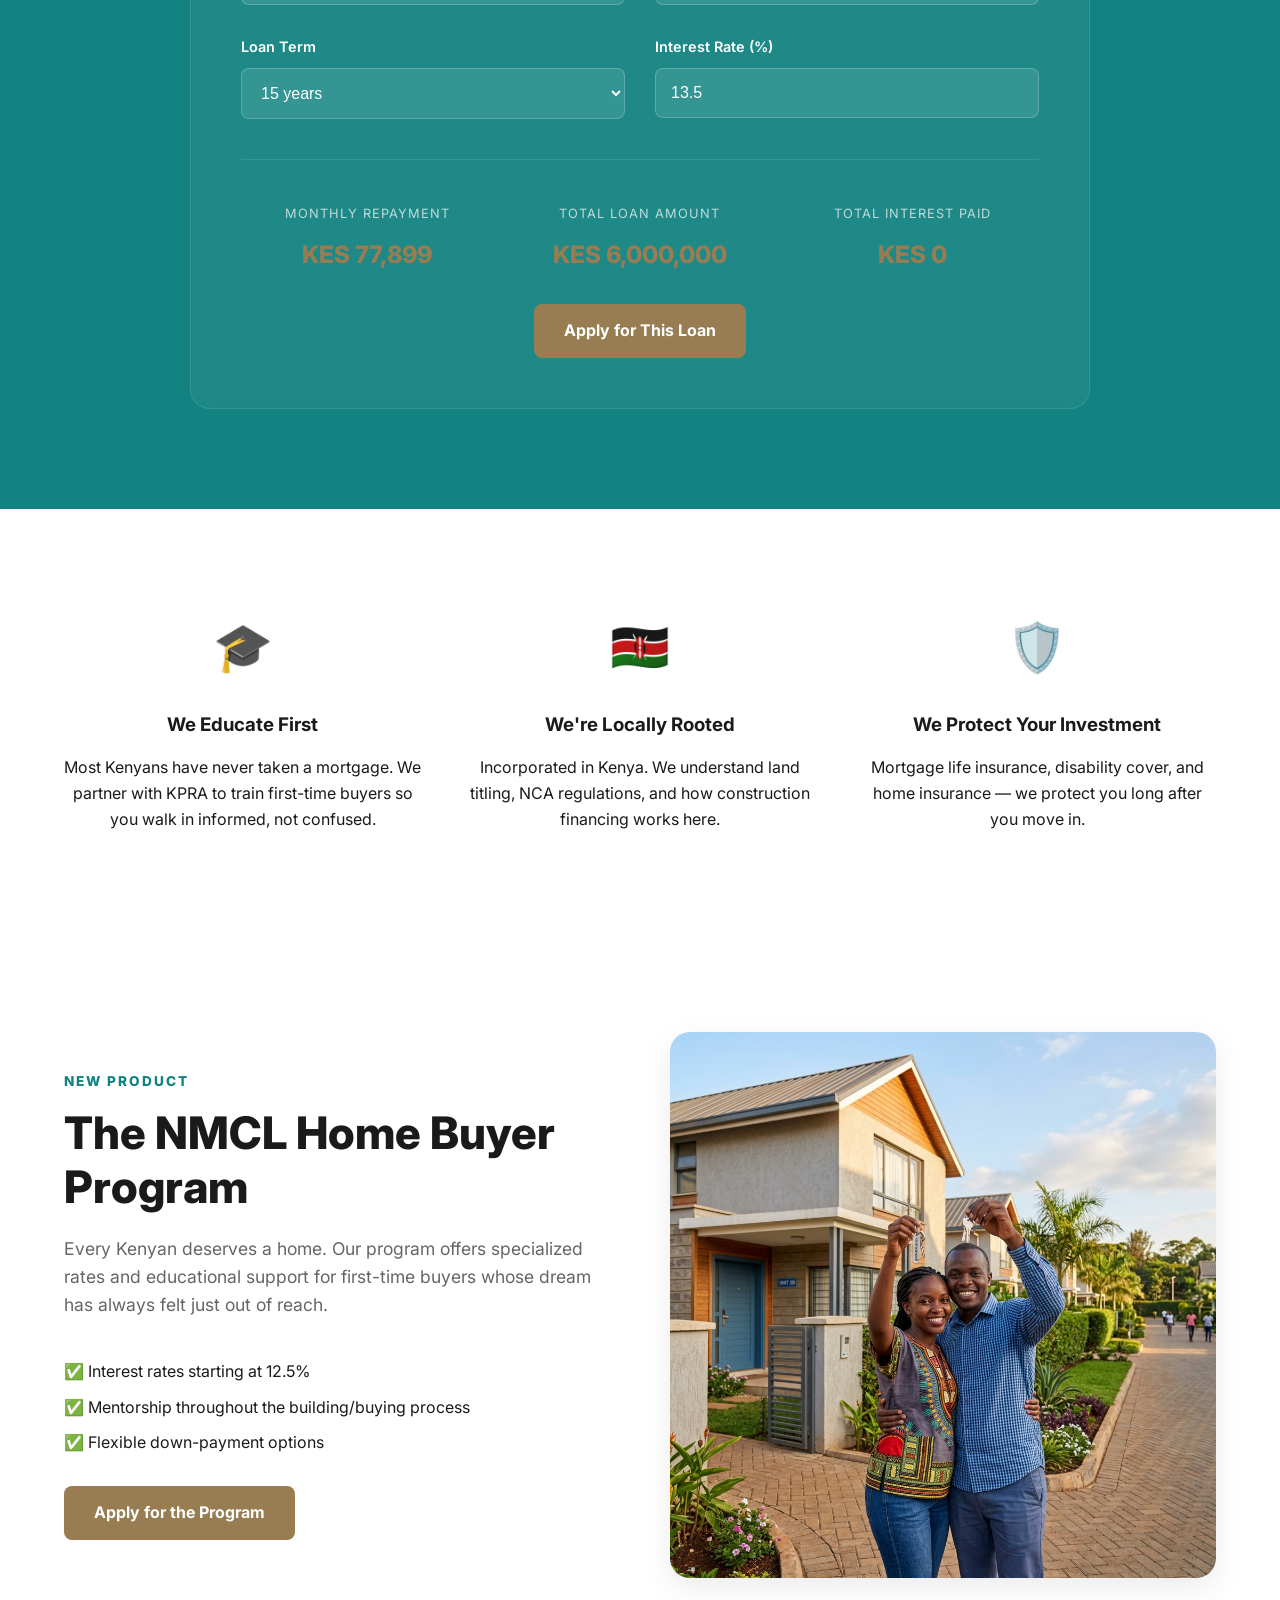
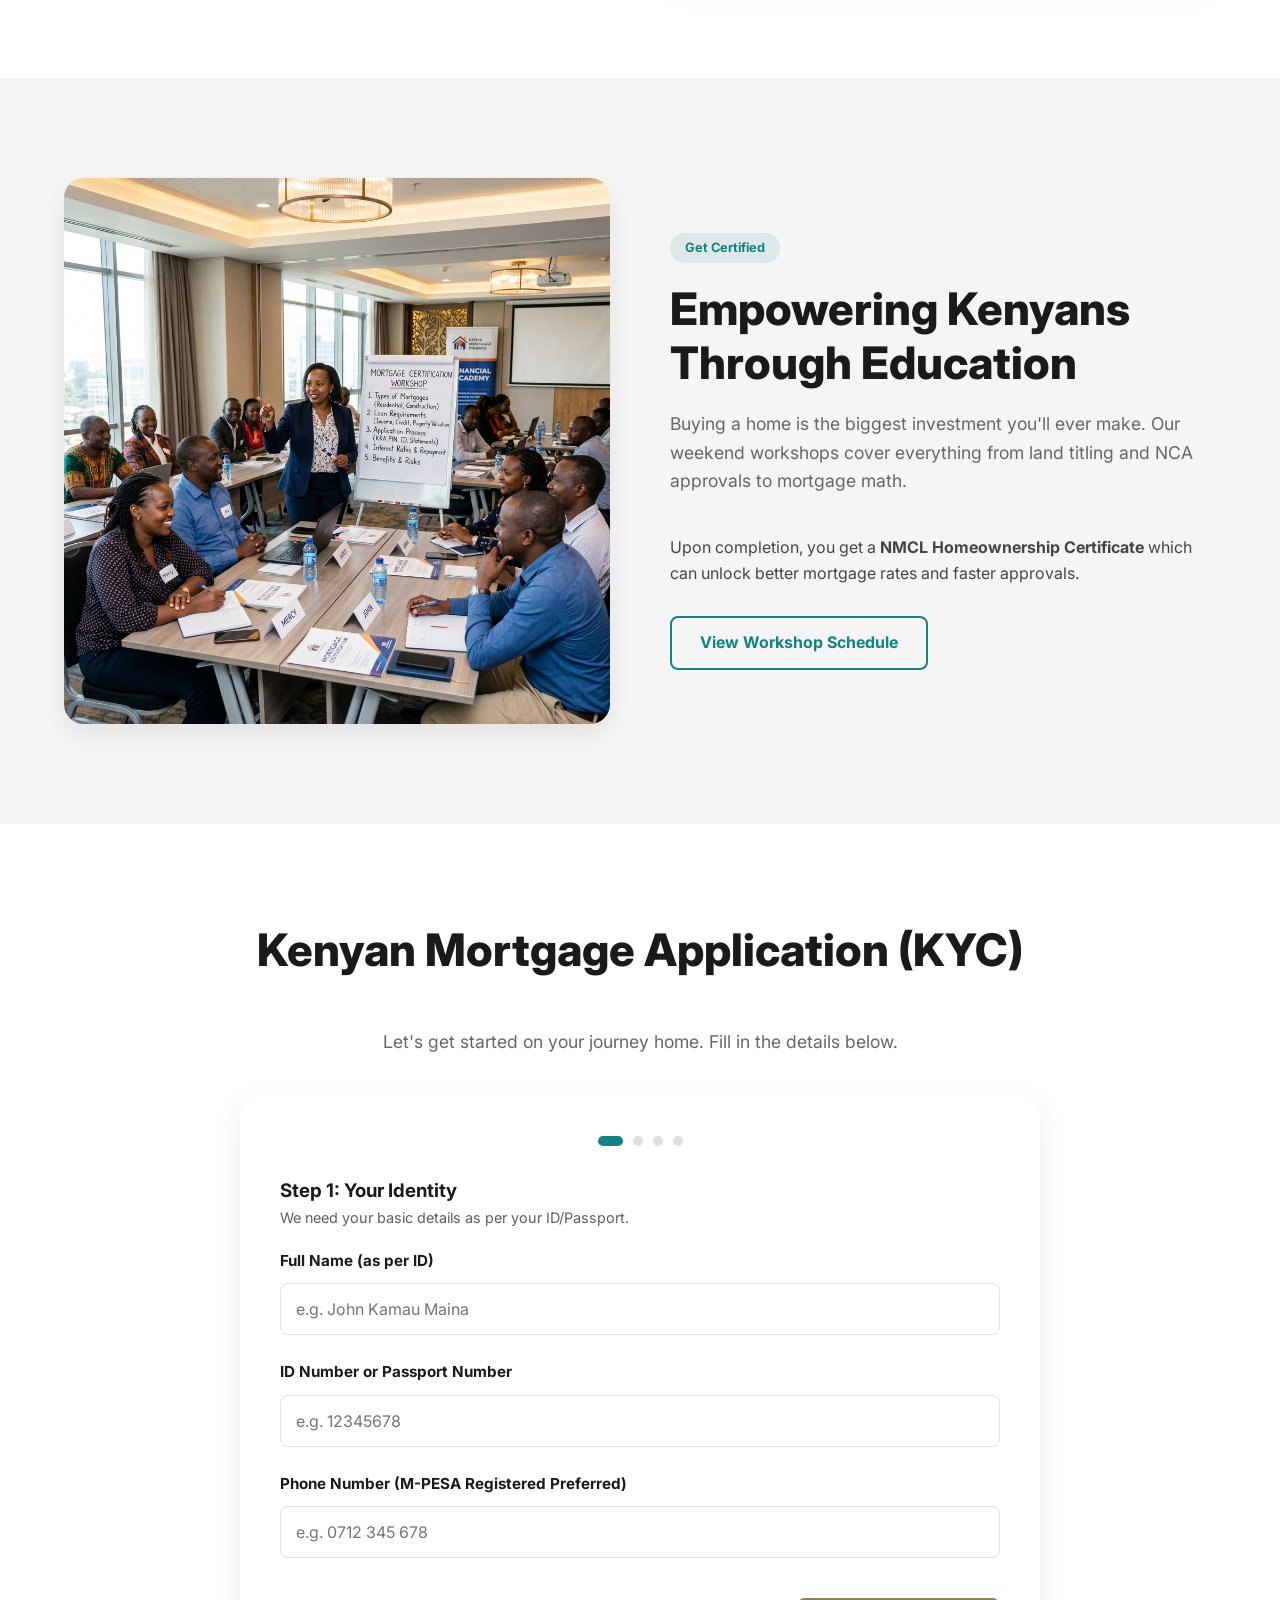
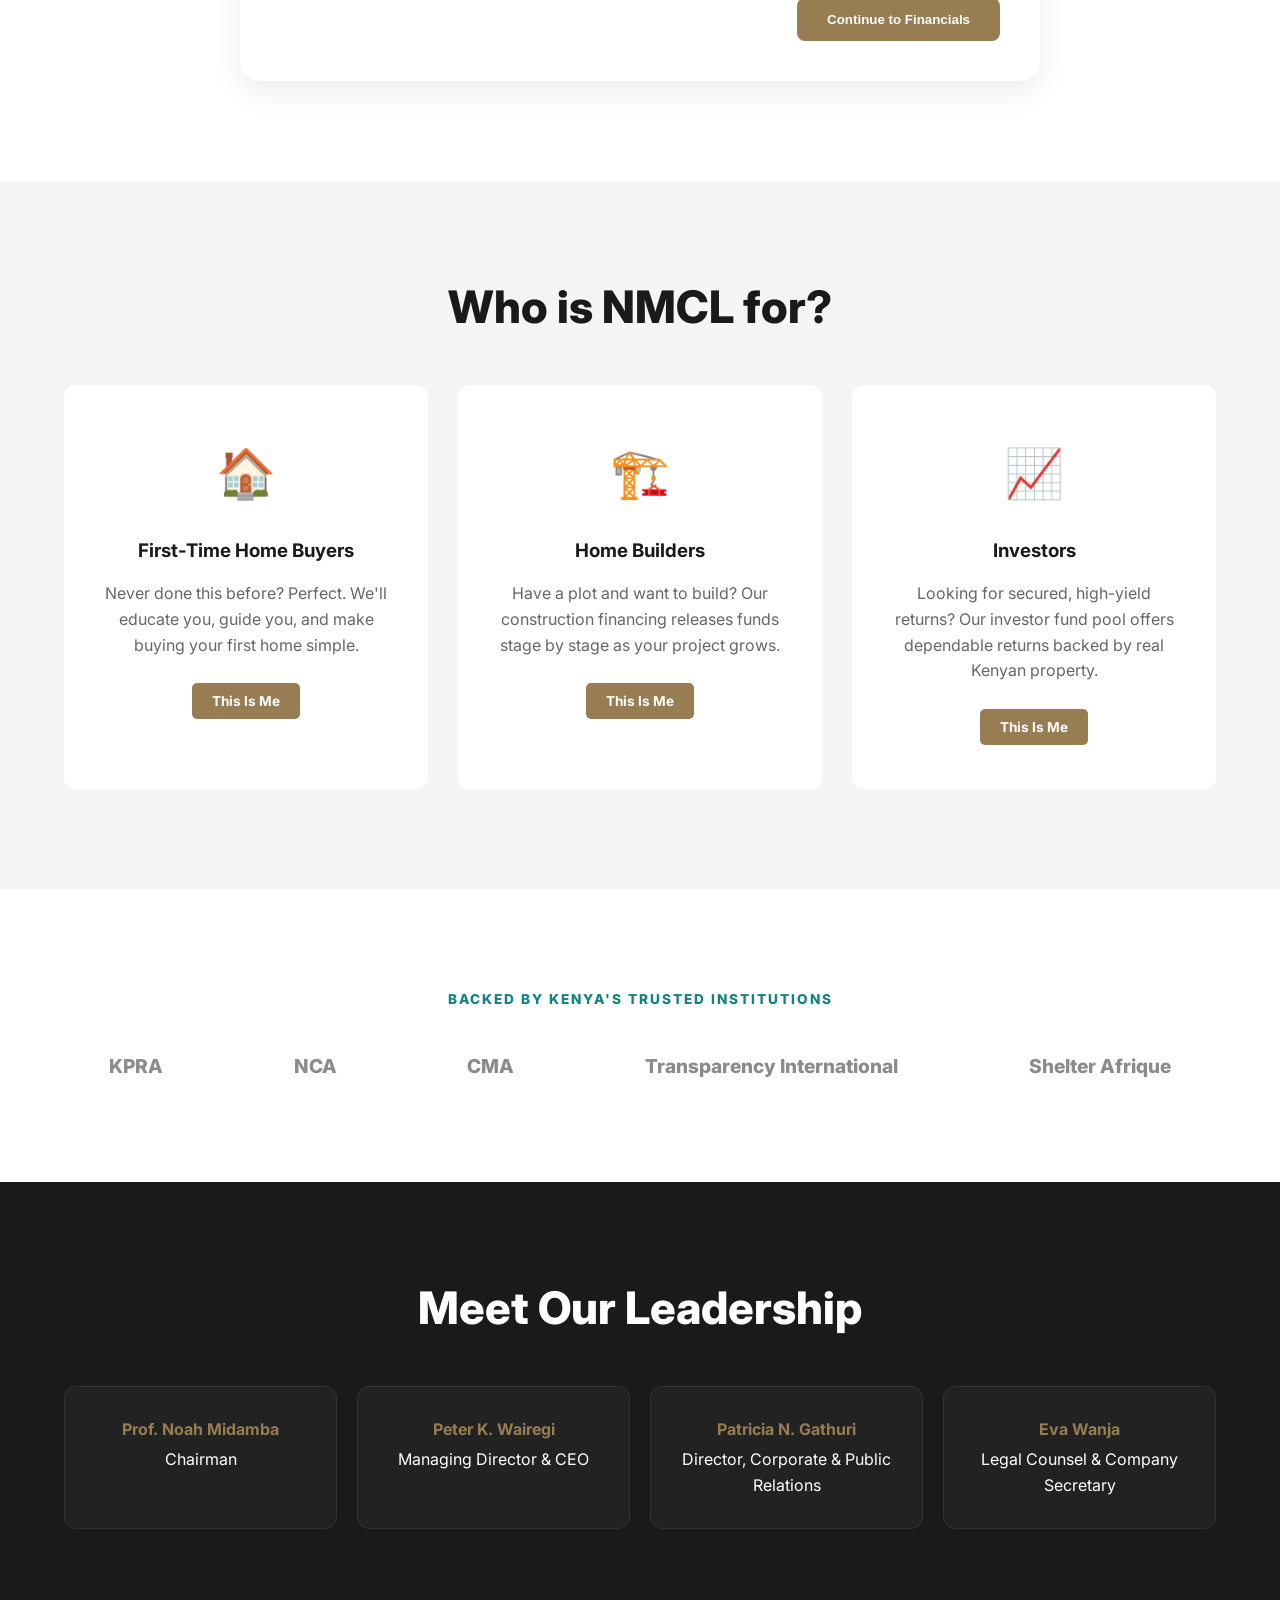
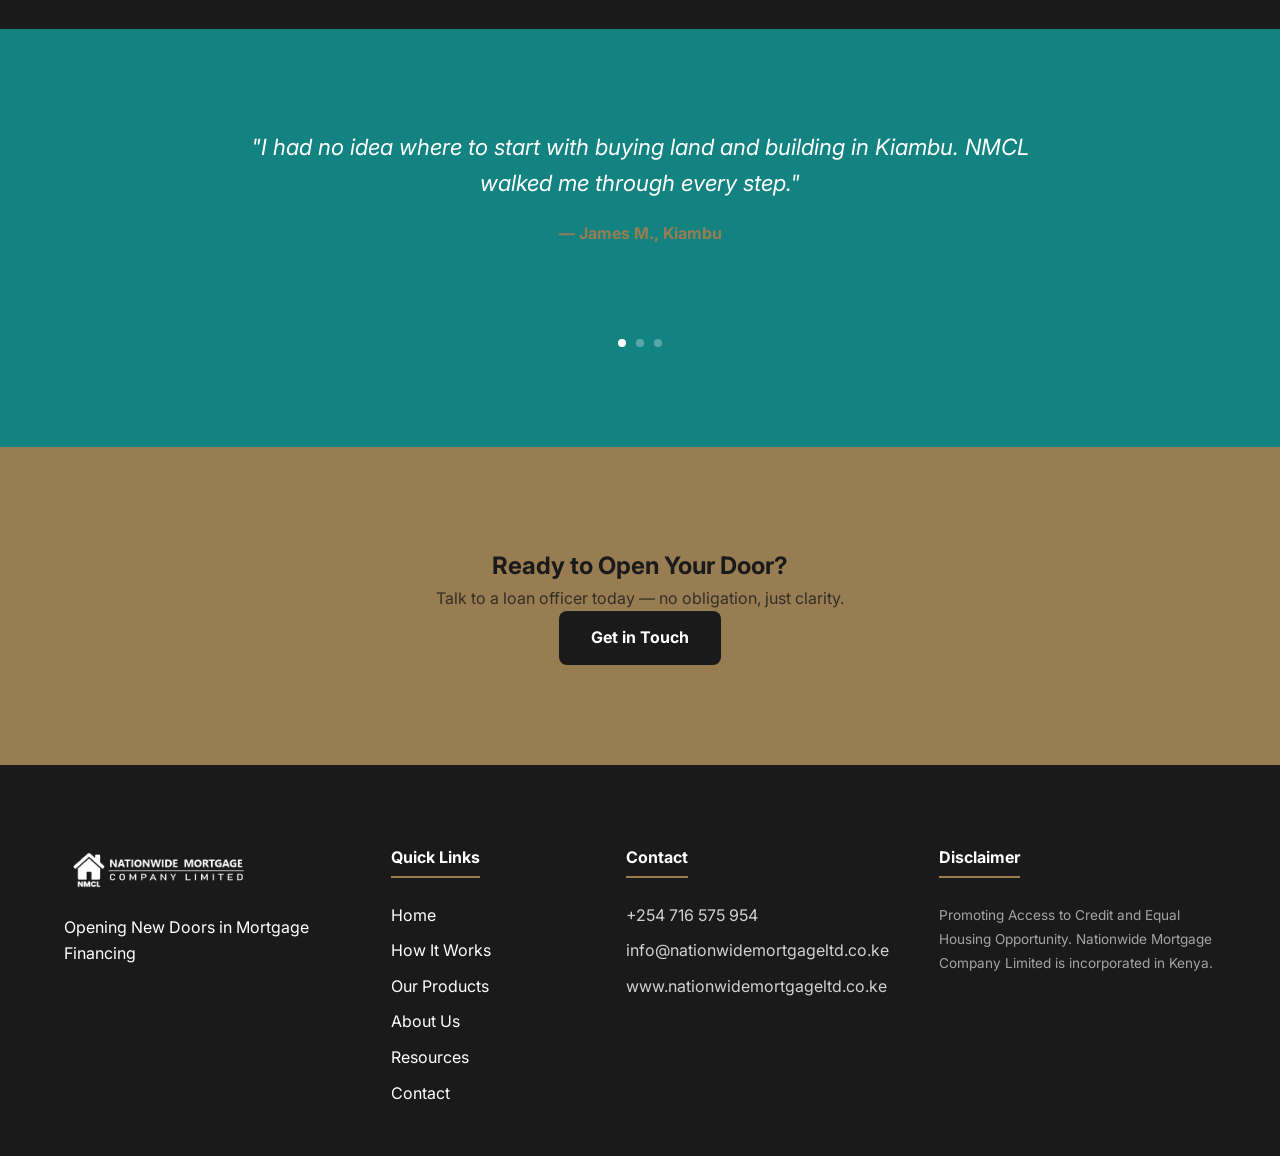
==== commit 25dbe95e: "Add sitemap.xml, robots.txt and enhance SEO metadata" ====
--- a/index.html
+++ b/index.html
@@ -5,6 +5,22 @@
   <meta name="viewport" content="width=device-width, initial-scale=1.0" />
   <title>NMCL – Nationwide Mortgage Company Limited | Your Home in Kenya Starts Here</title>
   <meta name="description" content="Nationwide Mortgage Company Limited (NMCL) — mortgage origination, processing, and private funding built for Kenyans. Fixed, flexible, and construction loans in KES." />
+  <link rel="canonical" href="https://www.nationwidemortgageltd.co.ke/" />
+  
+  <!-- Open Graph / Facebook -->
+  <meta property="og:type" content="website" />
+  <meta property="og:url" content="https://www.nationwidemortgageltd.co.ke/" />
+  <meta property="og:title" content="NMCL – Nationwide Mortgage Company Limited | Your Home in Kenya Starts Here" />
+  <meta property="og:description" content="Affordable mortgage financing built for Kenyans — whether you're buying, building, or investing. Fixed, flexible, and construction loans in KES." />
+  <meta property="og:image" content="https://www.nationwidemortgageltd.co.ke/assets/Main%20logo%20load.png" />
+
+  <!-- Twitter -->
+  <meta property="twitter:card" content="summary_large_image" />
+  <meta property="twitter:url" content="https://www.nationwidemortgageltd.co.ke/" />
+  <meta property="twitter:title" content="NMCL – Nationwide Mortgage Company Limited | Your Home in Kenya Starts Here" />
+  <meta property="twitter:description" content="Affordable mortgage financing built for Kenyans — whether you're buying, building, or investing. Fixed, flexible, and construction loans in KES." />
+  <meta property="twitter:image" content="https://www.nationwidemortgageltd.co.ke/assets/Main%20logo%20load.png" />
+
   <link rel="icon" href="assets/Main logo load.png" type="image/png" />
   <link rel="stylesheet" href="css/style.css" />
   <!-- Google Fonts: Inter & Poppins -->
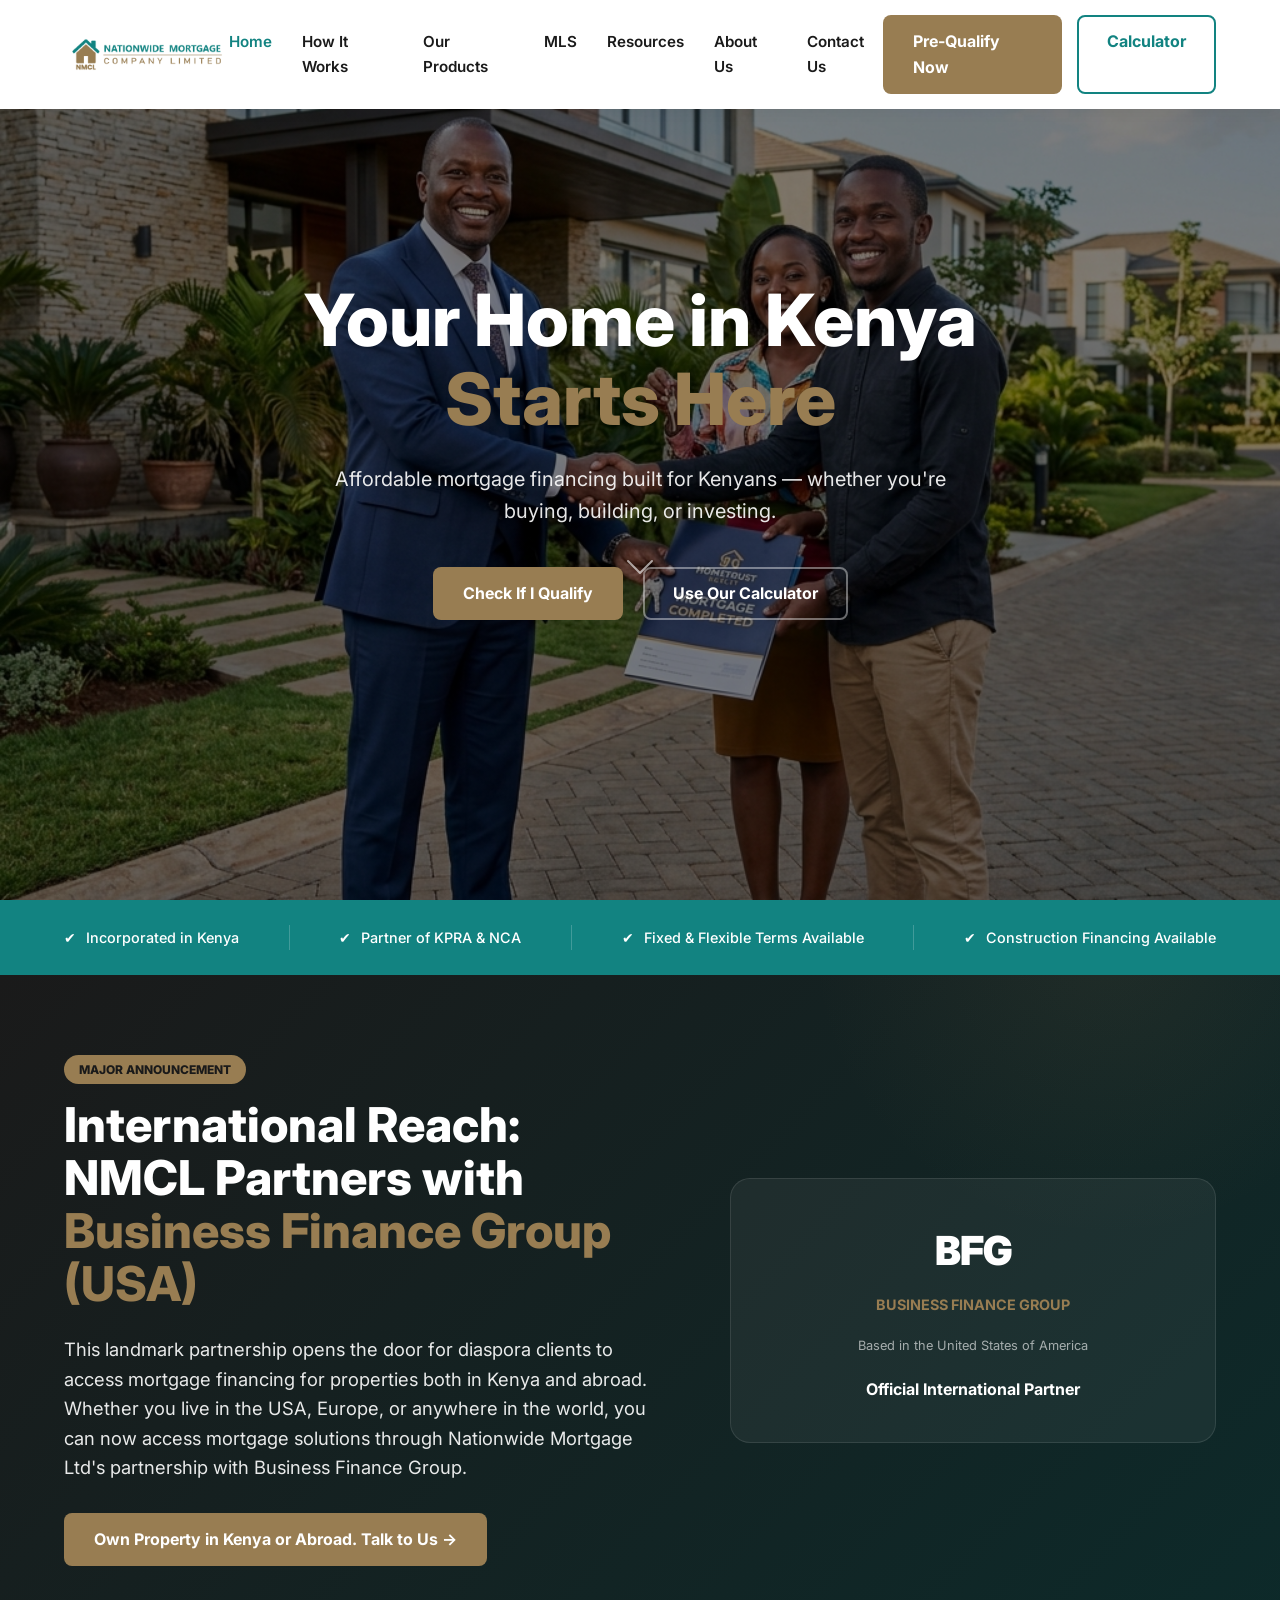
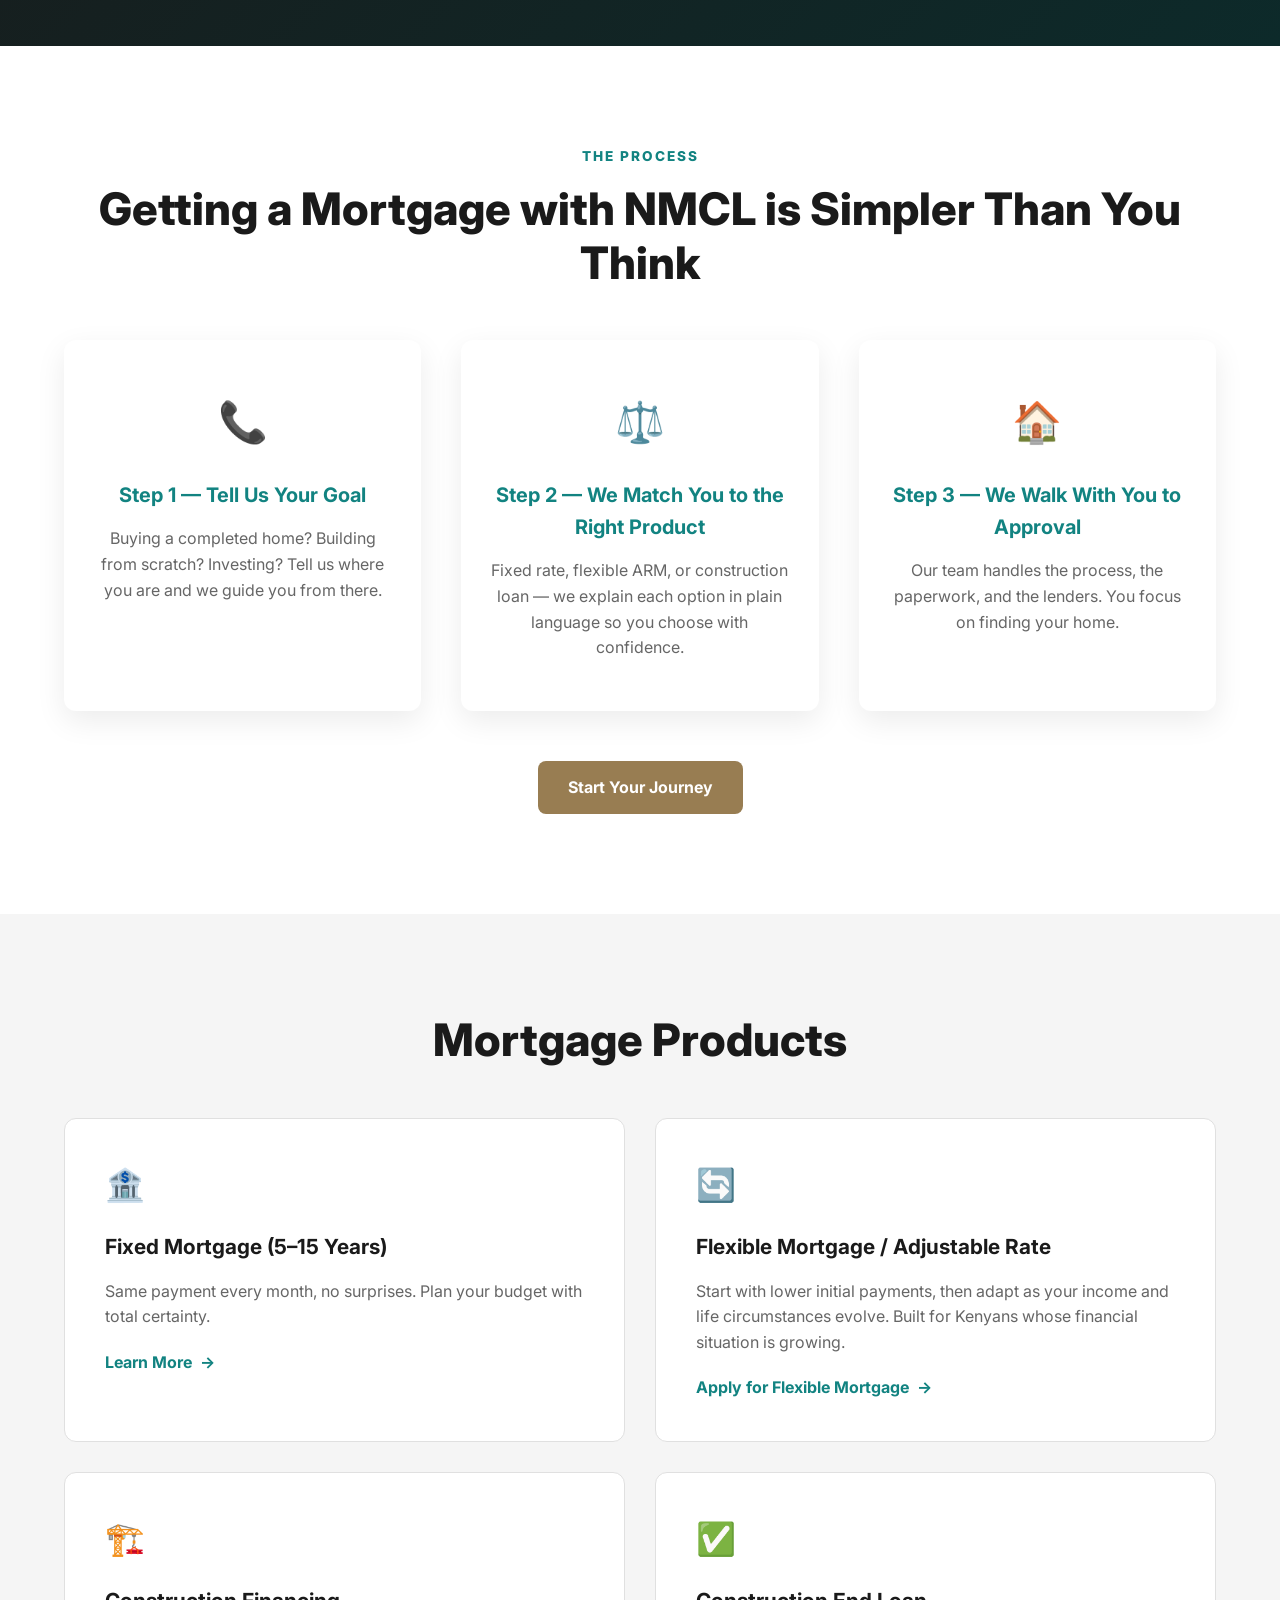
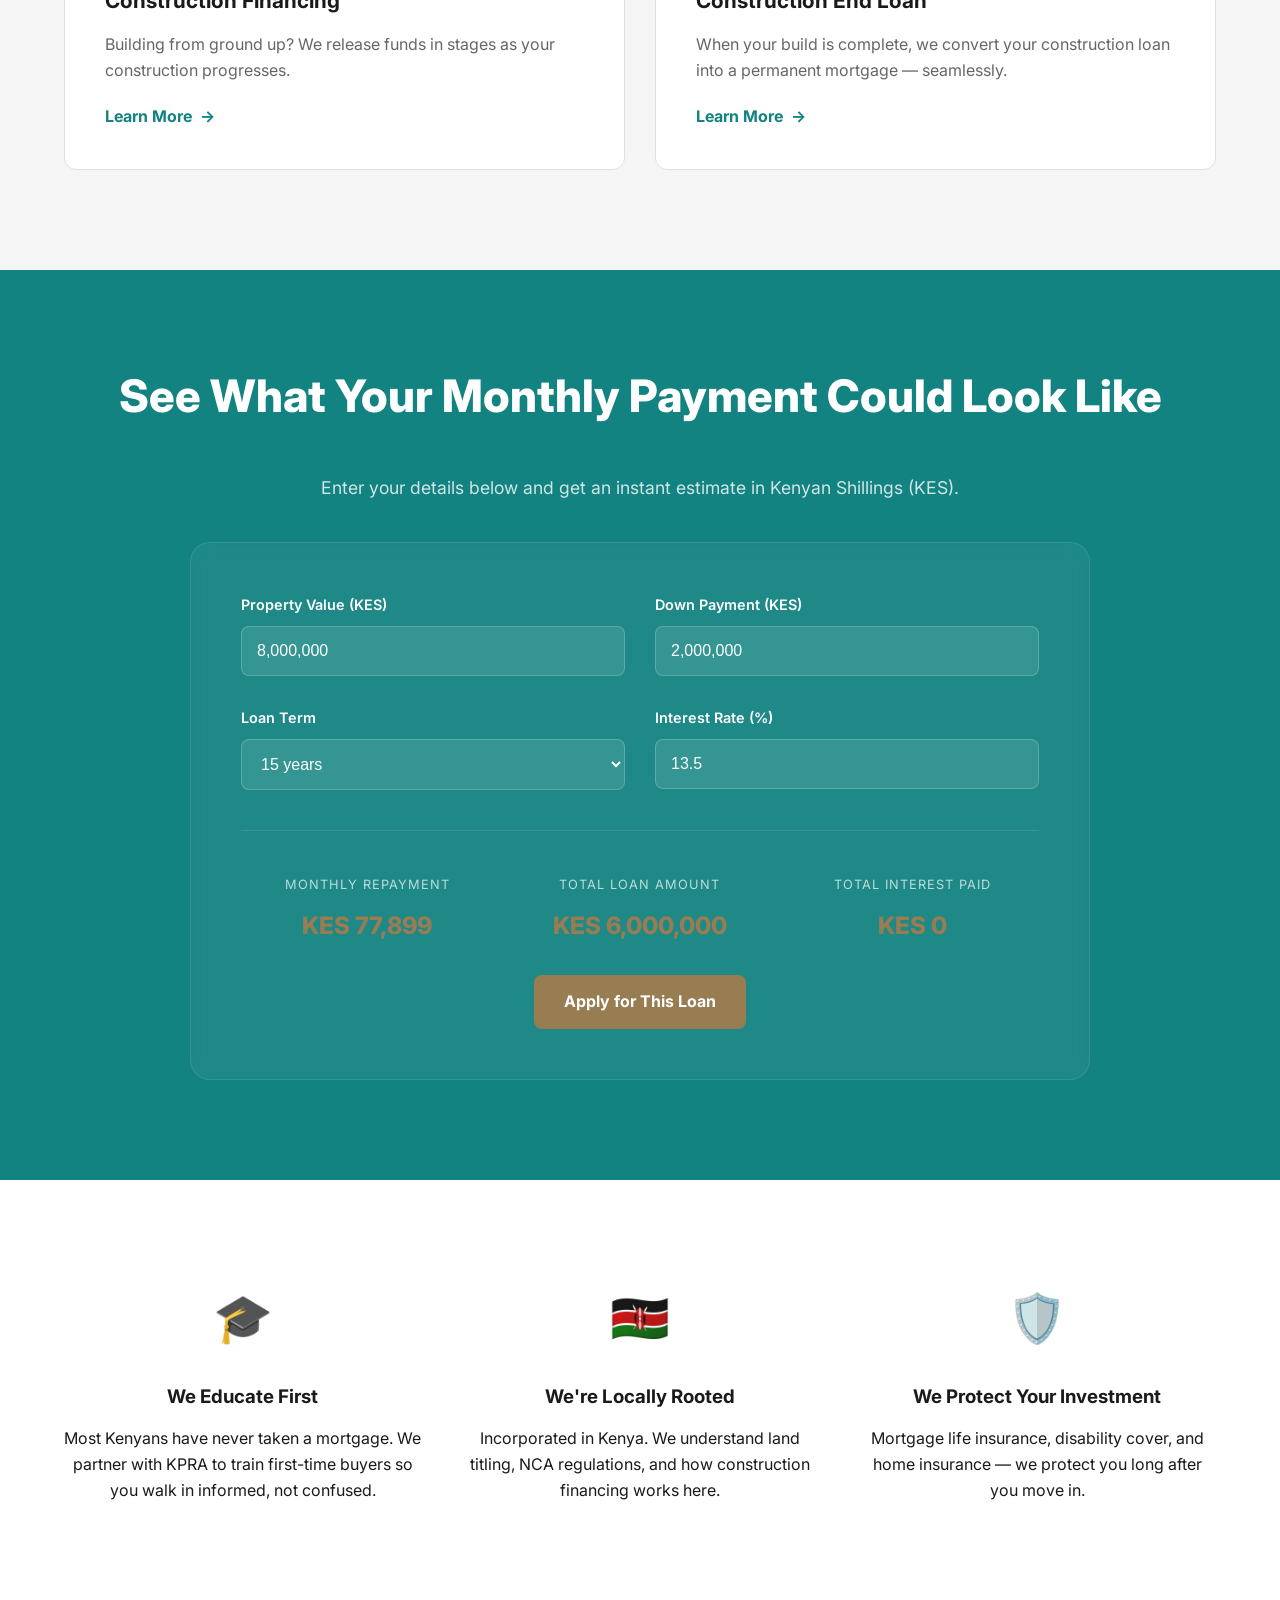
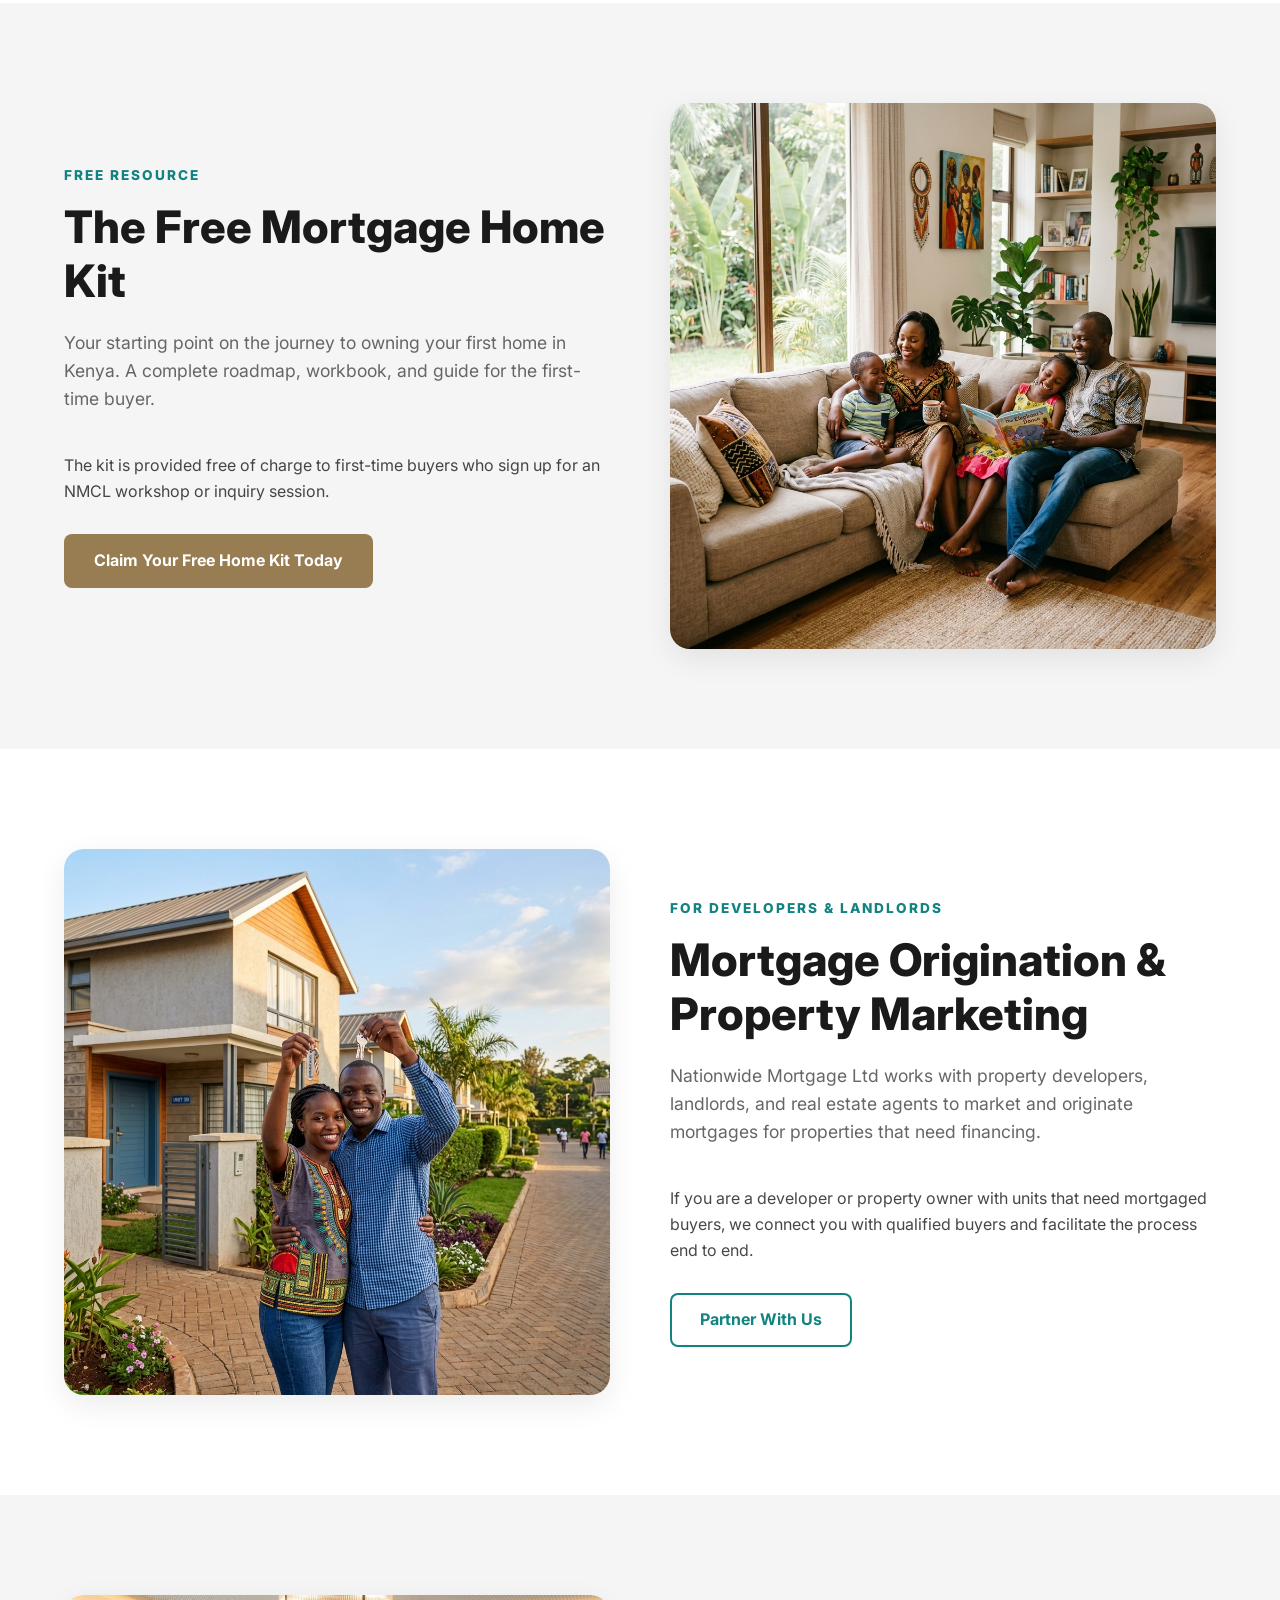
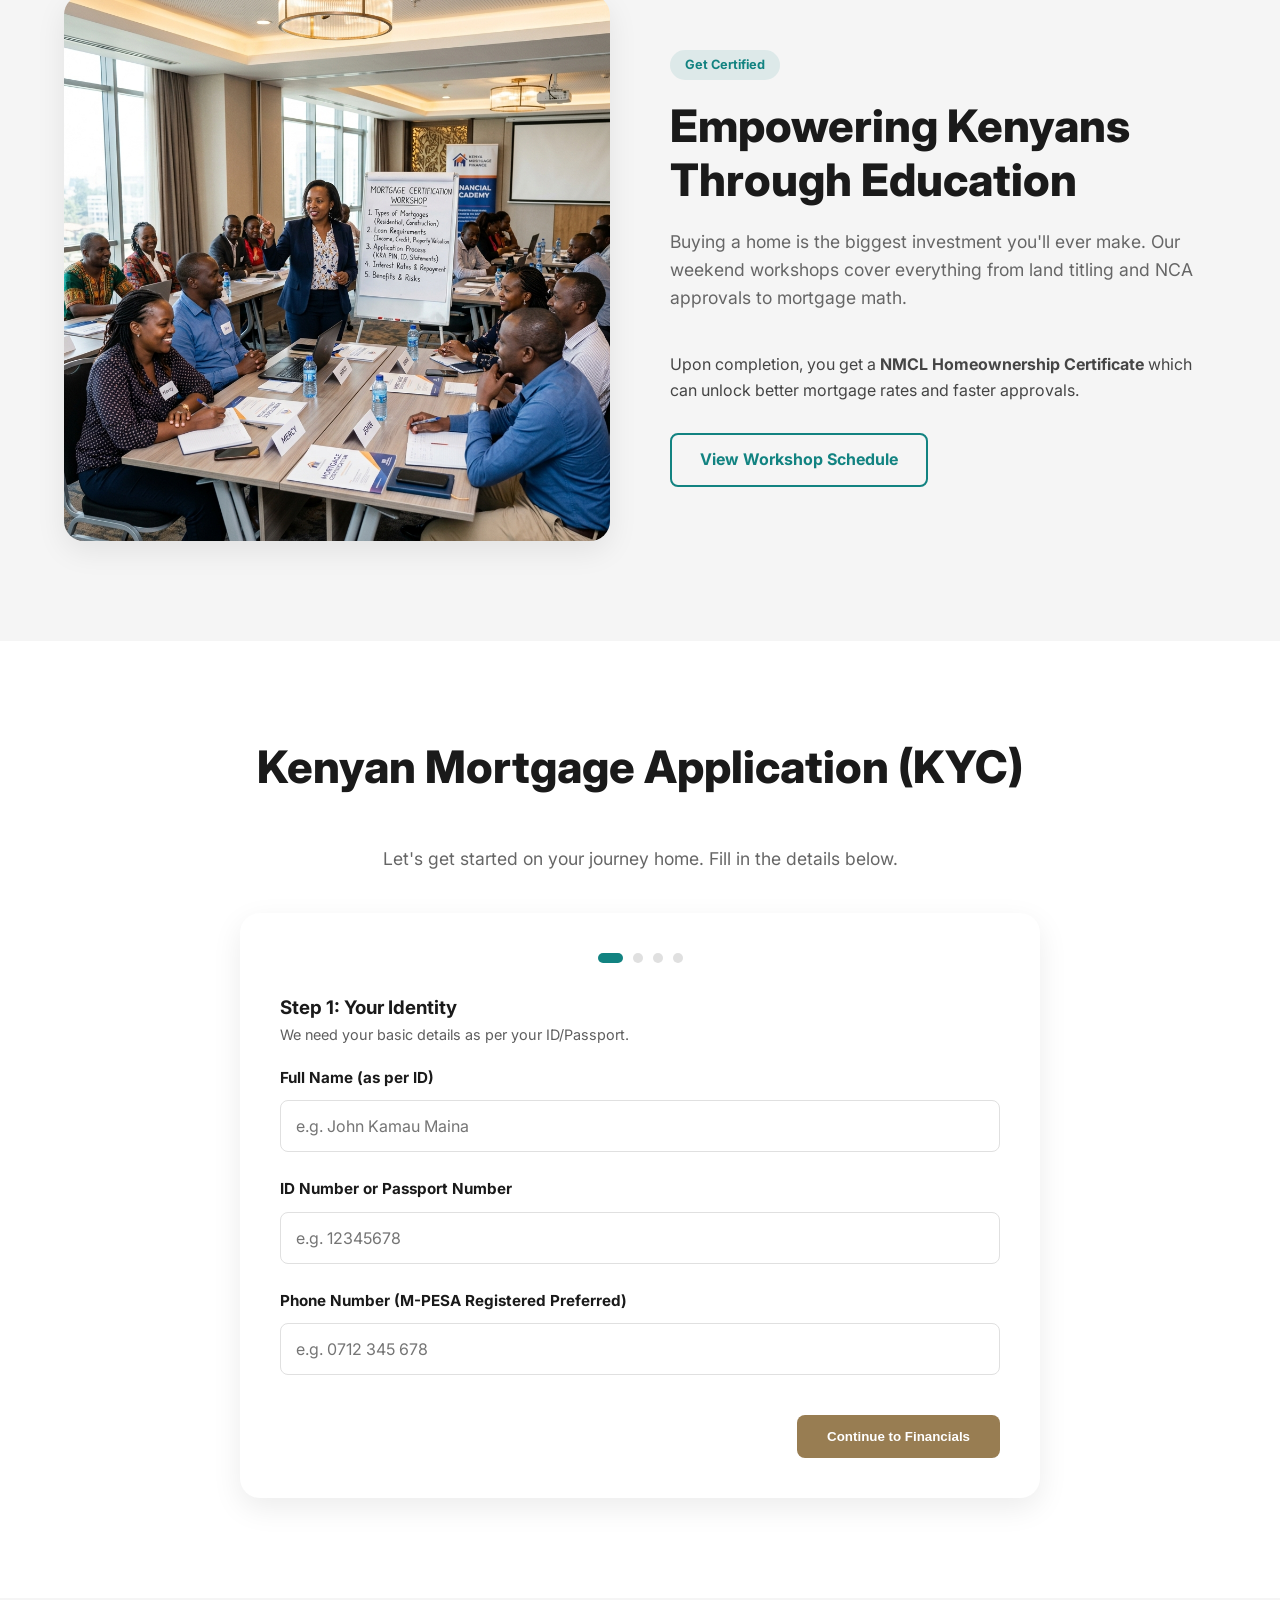
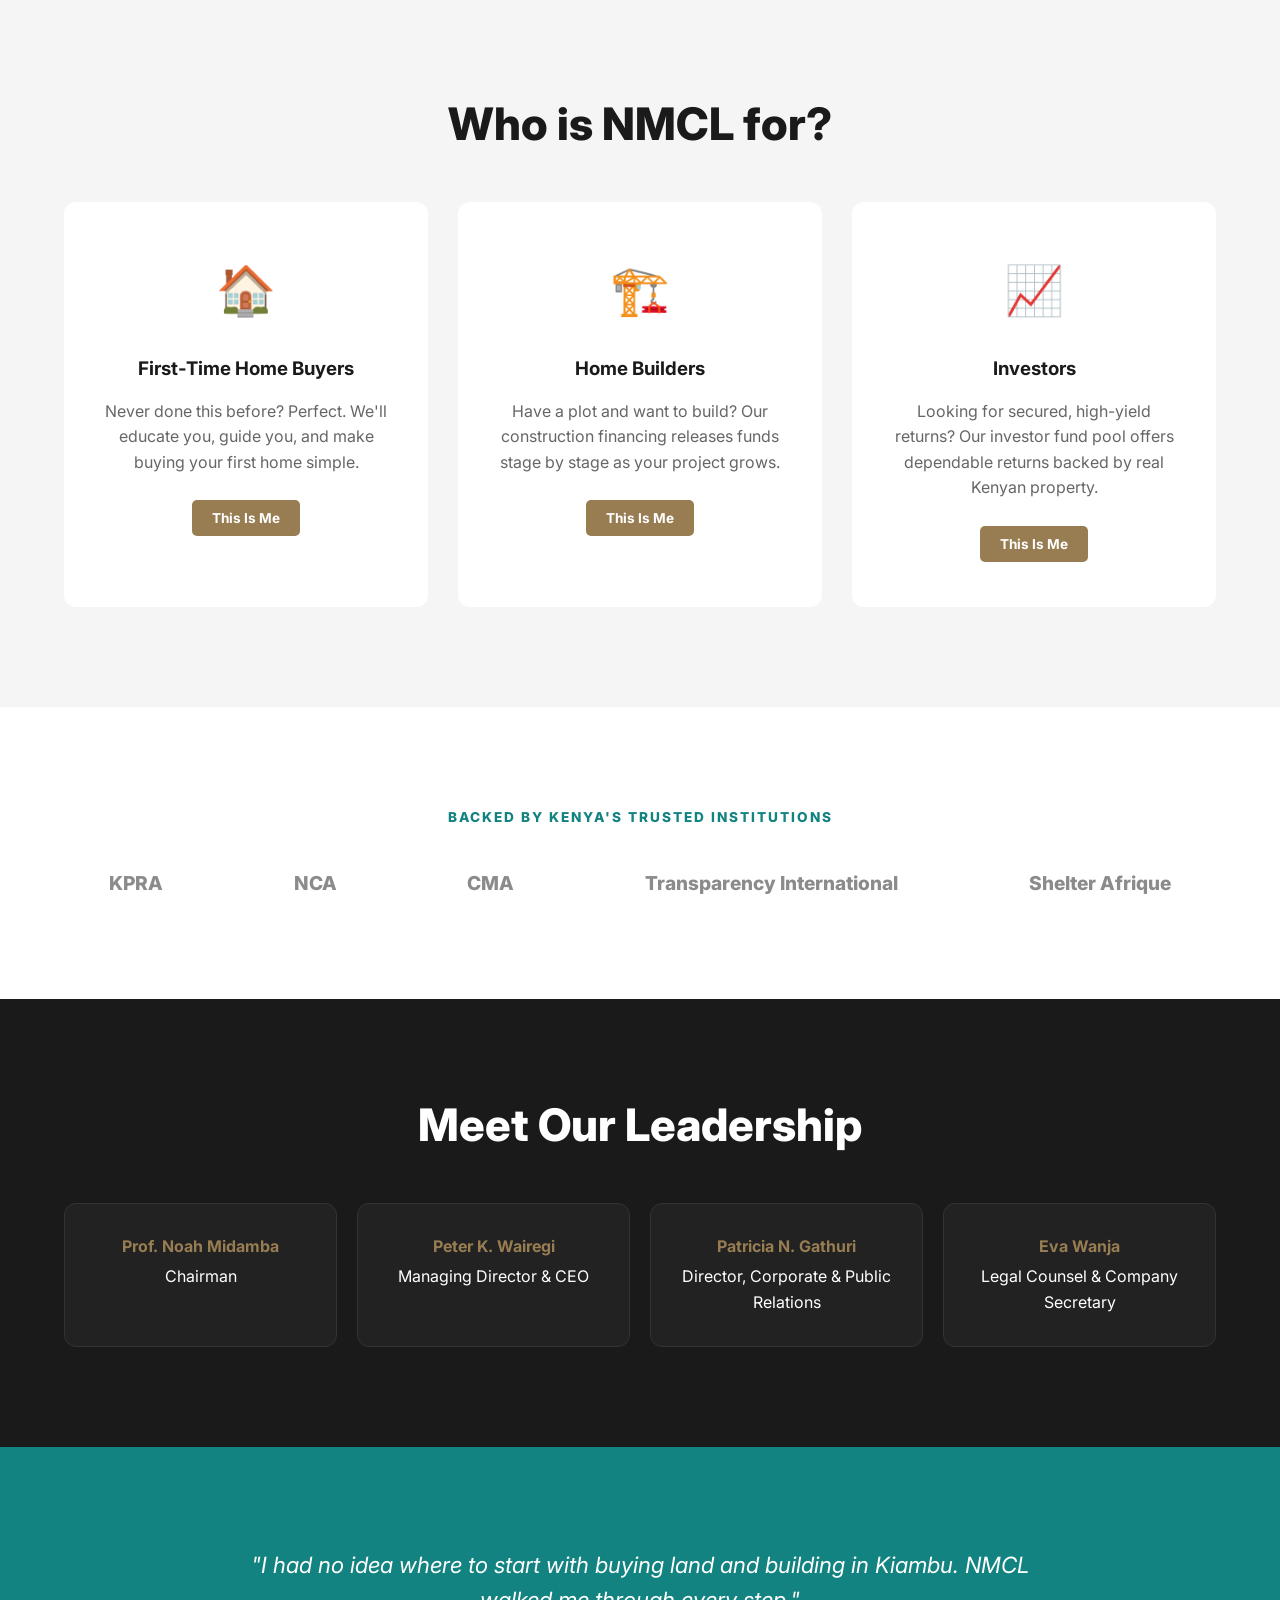
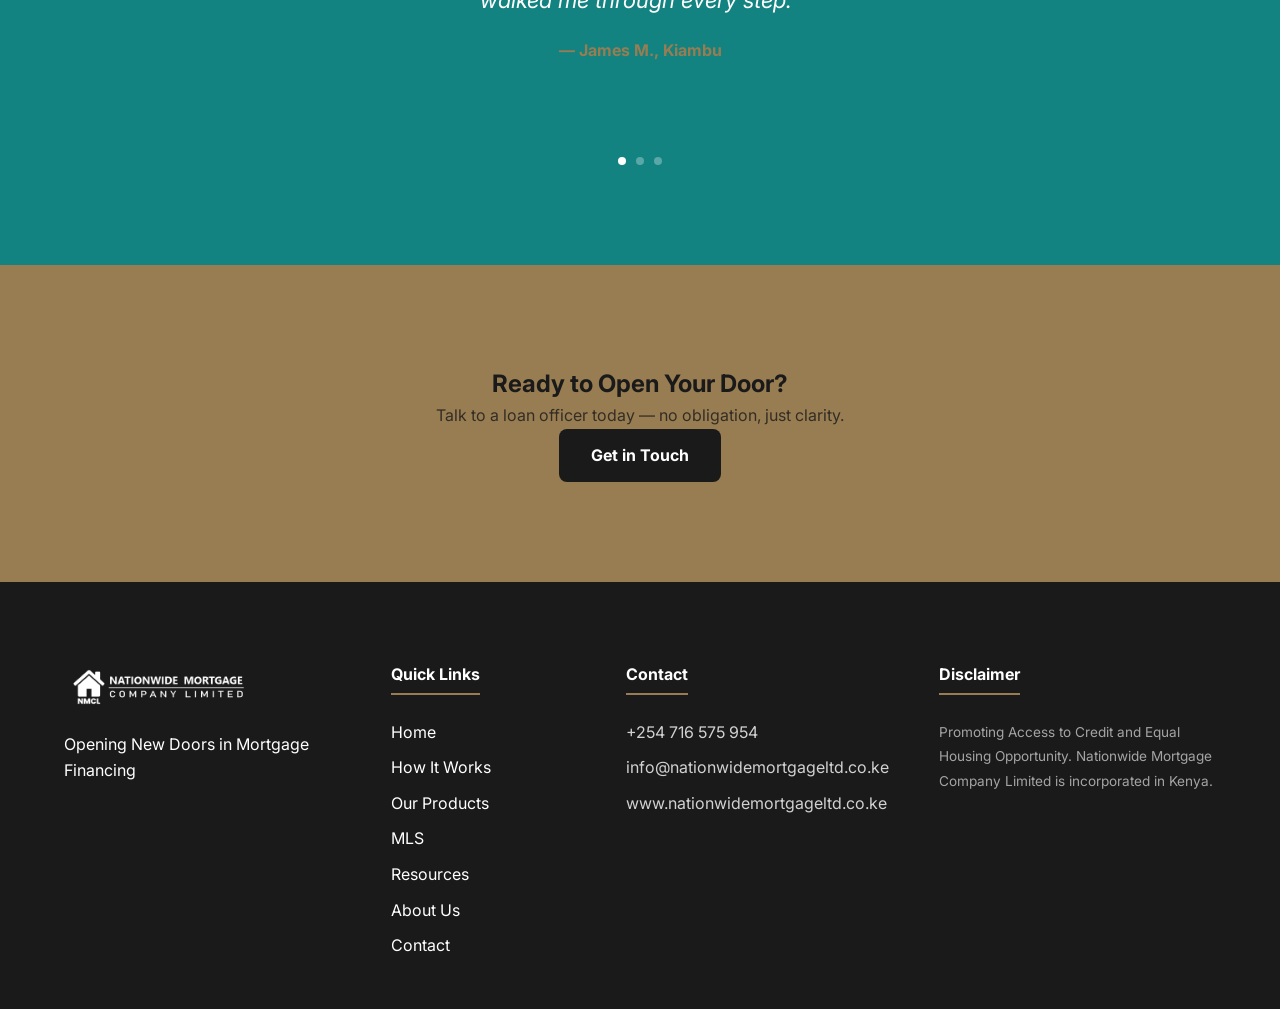
==== commit d400601c: "Expand website features: MLS, Pre-Qualification, Webinars, eBooks, Home Kit, and USA Partnership. Re" ====
--- a/index.html
+++ b/index.html
@@ -52,12 +52,13 @@
       <a href="index.html" class="active">Home</a>
       <a href="how-it-works.html">How It Works</a>
       <a href="products.html">Our Products</a>
+      <a href="mls.html">MLS</a>
+      <a href="resources.html">Resources</a>
       <a href="about.html">About Us</a>
-      <a href="resources.html">Resources</a>
       <a href="contact.html">Contact Us</a>
     </div>
     <div class="nav-actions">
-      <a href="contact.html#qualify" class="btn-gold nav-cta">Check If I Qualify</a>
+      <a href="pre-qualify.html" class="btn-gold nav-cta">Pre-Qualify Now</a>
       <a href="calculator.html" class="btn-teal-outline nav-cta">Calculator</a>
     </div>
     <button class="hamburger" id="hamburger" aria-label="Open menu" aria-expanded="false">
@@ -70,11 +71,12 @@
   <a href="index.html" class="active">Home</a>
   <a href="how-it-works.html">How It Works</a>
   <a href="products.html">Our Products</a>
+  <a href="mls.html">MLS</a>
+  <a href="resources.html">Resources</a>
   <a href="about.html">About Us</a>
-  <a href="resources.html">Resources</a>
   <a href="contact.html">Contact</a>
   <div class="mobile-menu-actions">
-    <a href="contact.html#qualify" class="btn-gold">Check If I Qualify</a>
+    <a href="pre-qualify.html" class="btn-gold">Pre-Qualify Now</a>
     <a href="calculator.html" class="btn-teal-outline">Calculator</a>
   </div>
 </div>
@@ -111,6 +113,28 @@
     </div>
   </div>
 
+  <!-- 2.1 USA PARTNERSHIP SECTION -->
+  <section class="usa-partnership reveal">
+    <div class="container">
+      <div class="partnership-inner">
+        <div class="partnership-content">
+          <span class="badge-new">Major Announcement</span>
+          <h2 style="font-size: clamp(2rem, 4vw, 3rem); font-weight: 800; line-height: 1.1; margin-bottom: 25px;">International Reach: NMCL Partners with <span style="color:var(--gold);">Business Finance Group (USA)</span></h2>
+          <p style="font-size: 1.15rem; opacity: 0.9; margin-bottom: 30px;">This landmark partnership opens the door for diaspora clients to access mortgage financing for properties both in Kenya and abroad. Whether you live in the USA, Europe, or anywhere in the world, you can now access mortgage solutions through Nationwide Mortgage Ltd's partnership with Business Finance Group.</p>
+          <div style="display:flex; gap:20px; flex-wrap:wrap;">
+             <a href="contact.html" class="btn-gold">Own Property in Kenya or Abroad. Talk to Us →</a>
+          </div>
+        </div>
+        <div class="partnership-logo-wrap">
+          <div class="bfg-logo">BFG</div>
+          <div class="bfg-sub">Business Finance Group</div>
+          <div style="margin-top:20px; opacity:0.6; font-size:0.8rem;">Based in the United States of America</div>
+          <p style="margin-top:20px; font-weight:700; color:white;">Official International Partner</p>
+        </div>
+      </div>
+    </div>
+  </section>
+
   <!-- ③ HOW IT WORKS -->
   <section class="section how-it-works" id="how-it-works">
     <div class="container">
@@ -252,23 +276,37 @@
     </div>
   </section>
 
-  <!-- ⑦ HOME BUYER PROGRAM (NEW) -->
-  <section class="section home-buyer-section" id="home-buyer">
+  <!-- ⑦ HOME BUYER KIT BANNER -->
+  <section class="section home-buyer-section" id="home-kit-banner" style="background:var(--grey-bg);">
     <div class="container">
       <div class="workshop-grid">
         <div class="workshop-content reveal">
-          <p class="section-label">NEW PRODUCT</p>
-          <h2 class="section-title" style="margin-bottom: 20px;">The NMCL Home Buyer Program</h2>
-          <p class="section-sub" style="margin-left: 0; text-align: left;">Every Kenyan deserves a home. Our program offers specialized rates and educational support for first-time buyers whose dream has always felt just out of reach.</p>
-          <ul style="margin-bottom: 30px;">
-            <li style="margin-bottom: 10px;">✅ Interest rates starting at 12.5%</li>
-            <li style="margin-bottom: 10px;">✅ Mentorship throughout the building/buying process</li>
-            <li style="margin-bottom: 10px;">✅ Flexible down-payment options</li>
-          </ul>
-          <a href="#loan-form" class="btn-gold">Apply for the Program</a>
+          <p class="section-label">FREE RESOURCE</p>
+          <h2 class="section-title" style="margin-bottom: 20px;">The Free Mortgage Home Kit</h2>
+          <p class="section-sub" style="margin-left: 0; text-align: left;">Your starting point on the journey to owning your first home in Kenya. A complete roadmap, workbook, and guide for the first-time buyer.</p>
+          <p style="margin-bottom: 30px; opacity: 0.8;">The kit is provided free of charge to first-time buyers who sign up for an NMCL workshop or inquiry session.</p>
+          <a href="home-kit.html" class="btn-gold">Claim Your Free Home Kit Today</a>
         </div>
         <div class="workshop-image reveal">
-          <img src="assets/home-buyer.png" alt="Happy Kenyan Couple">
+          <img src="assets/family-living-room.png" alt="Free Mortgage Home Kit">
+        </div>
+      </div>
+    </div>
+  </section>
+
+  <!-- 7.1 MORTGAGE ORIGINATION & MARKETING -->
+  <section class="section" id="origination" style="background:#fff;">
+    <div class="container">
+      <div class="workshop-grid" style="direction: rtl;">
+        <div class="workshop-content reveal" style="direction: ltr;">
+          <p class="section-label">FOR DEVELOPERS & LANDLORDS</p>
+          <h2 class="section-title" style="margin-bottom: 20px;">Mortgage Origination & Property Marketing</h2>
+          <p class="section-sub" style="margin-left: 0; text-align: left;">Nationwide Mortgage Ltd works with property developers, landlords, and real estate agents to market and originate mortgages for properties that need financing.</p>
+          <p style="margin-bottom: 30px; opacity: 0.8;">If you are a developer or property owner with units that need mortgaged buyers, we connect you with qualified buyers and facilitate the process end to end.</p>
+          <a href="contact.html" class="btn-teal-outline">Partner With Us</a>
+        </div>
+        <div class="workshop-image reveal">
+          <img src="assets/home-buyer.png" alt="Mortgage Origination">
         </div>
       </div>
     </div>
@@ -550,8 +588,9 @@
           <li><a href="index.html">Home</a></li>
           <li><a href="how-it-works.html">How It Works</a></li>
           <li><a href="products.html">Our Products</a></li>
+          <li><a href="mls.html">MLS</a></li>
+          <li><a href="resources.html">Resources</a></li>
           <li><a href="about.html">About Us</a></li>
-          <li><a href="resources.html">Resources</a></li>
           <li><a href="contact.html">Contact</a></li>
         </ul>
       </div>
--- a/css/style.css
+++ b/css/style.css
@@ -186,7 +186,7 @@
 .hero-overlay {
   position: absolute;
   inset: 0;
-  background: linear-gradient(rgba(0,0,0,0.6), rgba(0,0,0,0.6)), url('../assets/hero-kenyan-home.png') center/cover no-repeat;
+  background: linear-gradient(rgba(0,0,0,0.5), rgba(0,0,0,0.5)), url('../assets/hero-trust.png') center/cover no-repeat;
 }
 .hero-content { position: relative; z-index: 2; text-align: center; }
 .hero h1 { font-size: clamp(2.5rem, 6vw, 4.5rem); font-weight: 800; line-height: 1.1; margin-bottom: 25px; }
@@ -388,3 +388,151 @@
 }
 .form-group input:focus { border-color: var(--teal); outline: none; }
 .form-nav { display: flex; justify-content: space-between; margin-top: 40px; }
+
+/* ── USA PARTNERSHIP BANNER ── */
+.usa-partnership {
+  background: linear-gradient(135deg, #1a1a1a 0%, #0d2a2a 100%);
+  padding: 80px 0;
+  color: white;
+  position: relative;
+  overflow: hidden;
+}
+.usa-partnership::before {
+  content: "";
+  position: absolute;
+  top: -50%; right: -10%;
+  width: 600px; height: 600px;
+  background: radial-gradient(circle, rgba(152,125,82,0.1) 0%, transparent 70%);
+  z-index: 1;
+}
+.partnership-inner {
+  display: flex;
+  align-items: center;
+  gap: 60px;
+  position: relative;
+  z-index: 2;
+}
+.partnership-content { flex: 1.2; }
+.partnership-logo-wrap {
+  flex: 0.8;
+  background: rgba(255,255,255,0.05);
+  padding: 40px;
+  border-radius: 20px;
+  text-align: center;
+  border: 1px solid rgba(255,255,255,0.1);
+}
+.bfg-logo { font-size: 2.5rem; font-weight: 900; letter-spacing: -1px; color: #fff; margin-bottom: 10px; }
+.bfg-sub { color: var(--gold); font-weight: 700; font-size: 0.9rem; text-transform: uppercase; }
+.badge-new {
+  display: inline-block;
+  background: var(--gold);
+  color: #1a1a1a;
+  padding: 5px 15px;
+  border-radius: 50px;
+  font-weight: 800;
+  font-size: 0.75rem;
+  margin-bottom: 15px;
+  text-transform: uppercase;
+}
+
+/* ── MLS STYLES ── */
+.mls-grid { display: grid; grid-template-columns: repeat(3, 1fr); gap: 30px; }
+.mls-card {
+  background: white;
+  border-radius: var(--radius);
+  overflow: hidden;
+  box-shadow: 0 5px 15px rgba(0,0,0,0.05);
+  border: 1px solid var(--grey-mid);
+  transition: var(--transition);
+}
+.mls-card:hover { transform: translateY(-10px); box-shadow: var(--shadow); }
+.mls-img { height: 240px; background: #eee; position: relative; }
+.mls-img img { width: 100%; height: 100%; object-fit: cover; }
+.mls-tag {
+  position: absolute;
+  top: 15px; left: 15px;
+  background: var(--teal);
+  color: white;
+  padding: 5px 12px;
+  border-radius: 50px;
+  font-size: 0.75rem;
+  font-weight: 700;
+}
+.mls-price {
+  position: absolute;
+  bottom: 0px; left: 0px; right: 0px;
+  background: linear-gradient(transparent, rgba(0,0,0,0.8));
+  color: white;
+  padding: 20px;
+  font-weight: 800;
+  font-size: 1.25rem;
+}
+.mls-body { padding: 25px; }
+.mls-body h3 { margin-bottom: 5px; font-size: 1.25rem; }
+.mls-loc { color: var(--grey-text); font-size: 0.9rem; margin-bottom: 15px; display: flex; align-items: center; gap: 5px; }
+.mls-details { display: flex; gap: 15px; margin-bottom: 20px; font-size: 0.85rem; color: var(--grey-text); }
+.mls-details span { display: flex; align-items: center; gap: 5px; }
+
+/* ── WEBINAR STYLES ── */
+.webinar-card {
+  background: white;
+  padding: 30px;
+  border-radius: var(--radius);
+  border-left: 5px solid var(--teal);
+  box-shadow: var(--shadow);
+  margin-bottom: 20px;
+  display: flex;
+  justify-content: space-between;
+  align-items: center;
+  gap: 20px;
+}
+.webinar-info { flex: 1; }
+.webinar-status {
+  display: inline-block;
+  padding: 4px 12px;
+  border-radius: 50px;
+  font-size: 0.75rem;
+  font-weight: 800;
+  margin-bottom: 10px;
+}
+.status-live { background: #ffebeb; color: #ff4d4d; border: 1px solid #ffcccc; }
+.status-upcoming { background: #e6f7f7; color: var(--teal); border: 1px solid #cceeee; }
+.status-past { background: #f5f5f5; color: #888; border: 1px solid #e0e0e0; }
+
+/* ── EBOOK STYLES ── */
+.ebook-grid { display: grid; grid-template-columns: repeat(2, 1fr); gap: 40px; }
+.ebook-card { display: flex; gap: 30px; background: white; padding: 30px; border-radius: var(--radius); box-shadow: var(--shadow); }
+.ebook-cover { width: 180px; height: 250px; background: #222; border-radius: 5px; flex-shrink: 0; box-shadow: 10px 10px 20px rgba(0,0,0,0.1); }
+.ebook-content { flex: 1; }
+.ebook-price-tag { font-weight: 800; color: var(--teal); font-size: 1.2rem; margin: 15px 0; }
+
+/* ── PRE-QUAL CALCULATOR ── */
+.prequal-wrap { max-width: 1000px; margin: 0 auto; background: white; border-radius: 20px; box-shadow: var(--shadow); overflow: hidden; display: flex; }
+.prequal-form { flex: 1; padding: 50px; border-right: 1px solid var(--grey-mid); }
+.prequal-results { flex: 0.8; padding: 50px; background: #fafafa; }
+.risk-indicator {
+  padding: 15px;
+  border-radius: 10px;
+  text-align: center;
+  font-weight: 800;
+  margin-top: 20px;
+  text-transform: uppercase;
+  letter-spacing: 1px;
+}
+.risk-low { background: #e6f9ed; color: #2ecc71; }
+.risk-moderate { background: #fff8e6; color: #f1c40f; }
+.risk-high { background: #fbeaea; color: #e74c3c; }
+
+@media (max-width: 992px) {
+  .partnership-inner { flex-direction: column; text-align: center; }
+  .mls-grid { grid-template-columns: repeat(2, 1fr); }
+  .ebook-grid { grid-template-columns: 1fr; }
+  .prequal-wrap { flex-direction: column; }
+  .prequal-form, .prequal-results { border: none; }
+}
+@media (max-width: 768px) {
+  .mls-grid { grid-template-columns: 1fr; }
+  .webinar-card { flex-direction: column; text-align: center; }
+  .ebook-card { flex-direction: column; align-items: center; text-align: center; }
+}
+
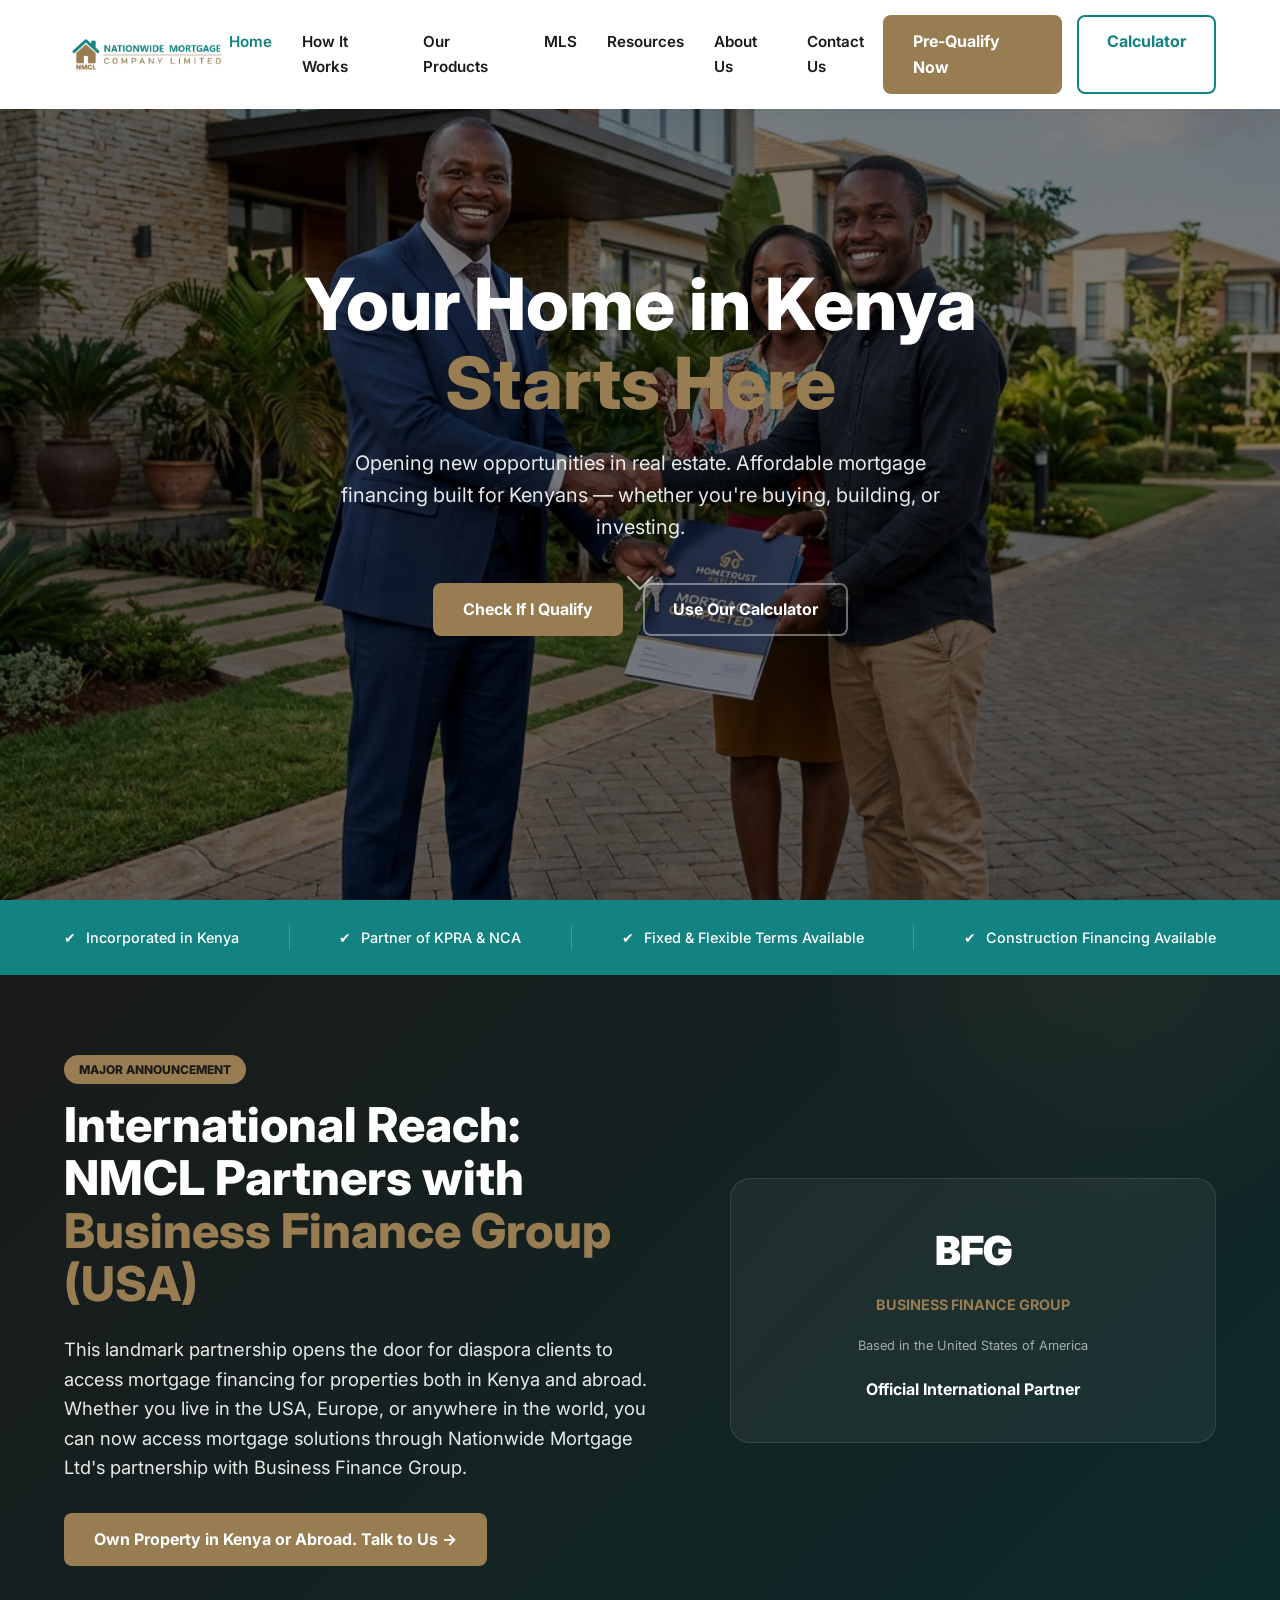
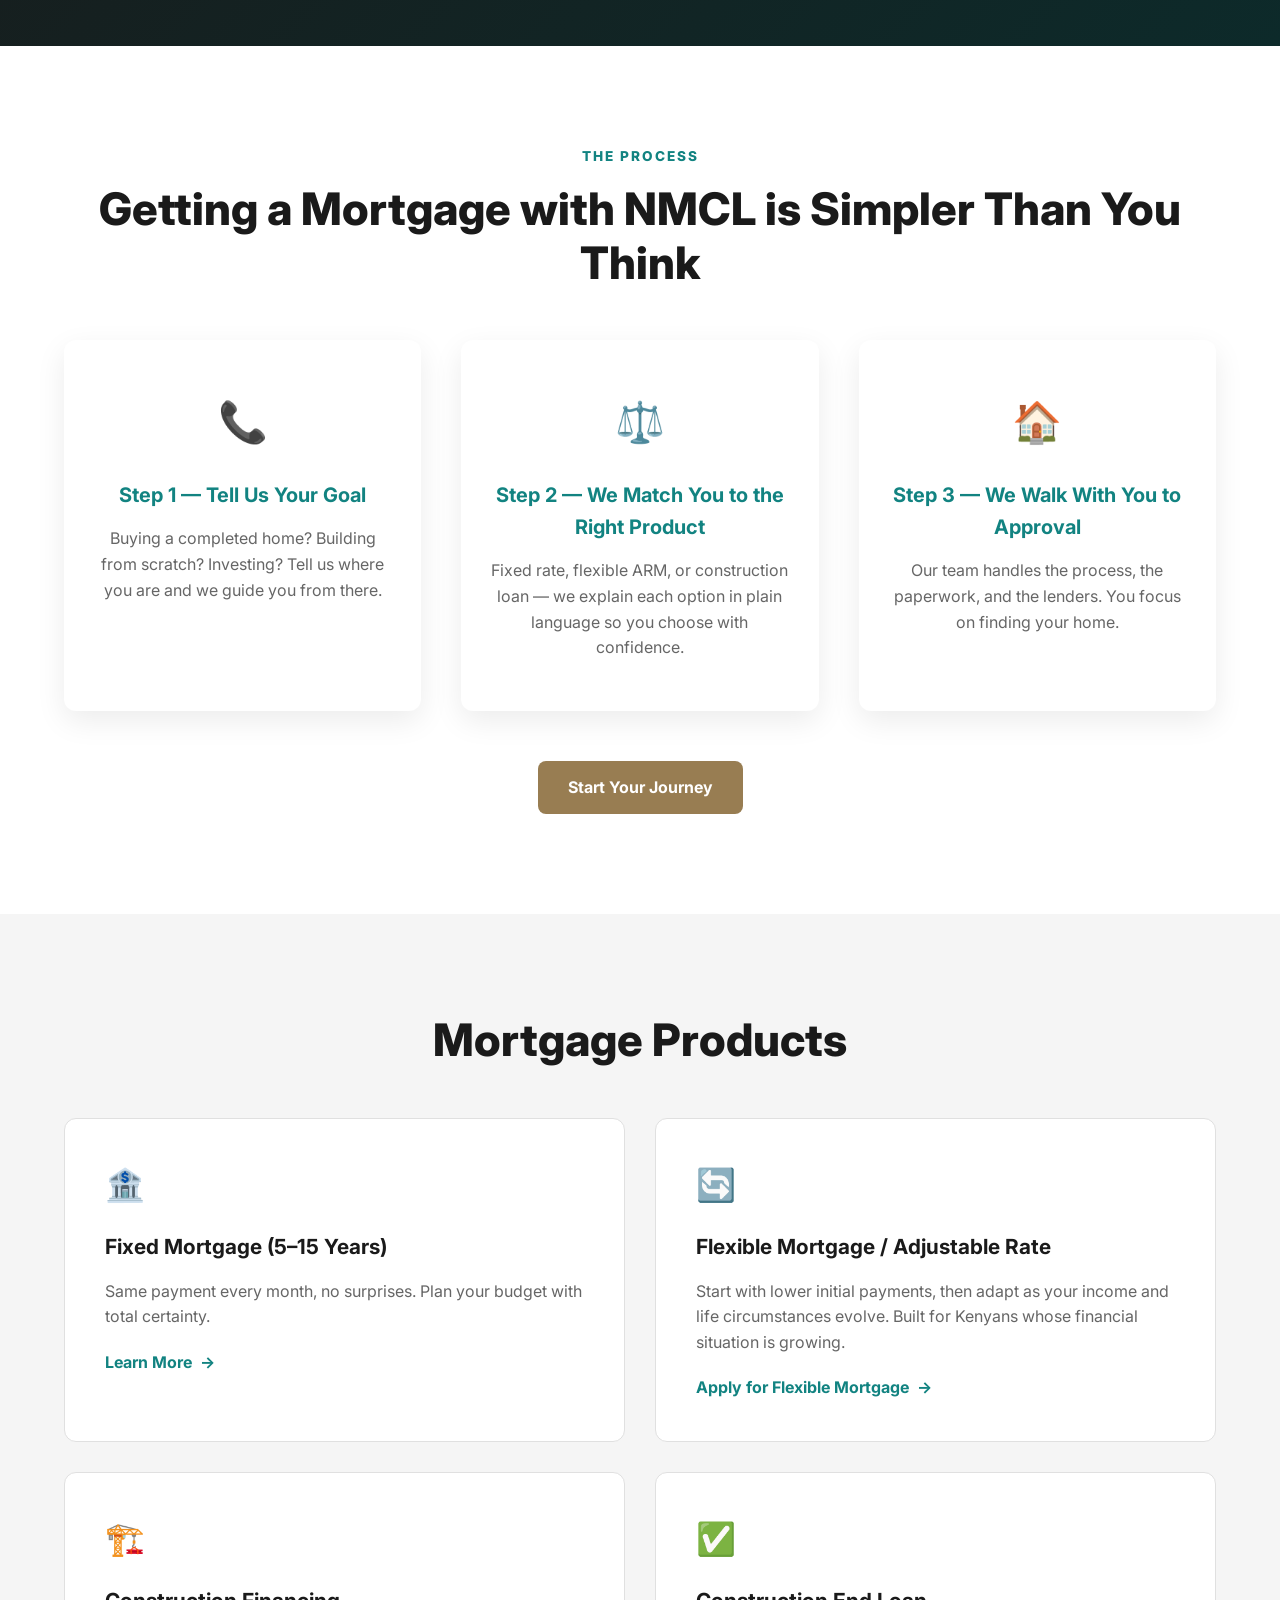
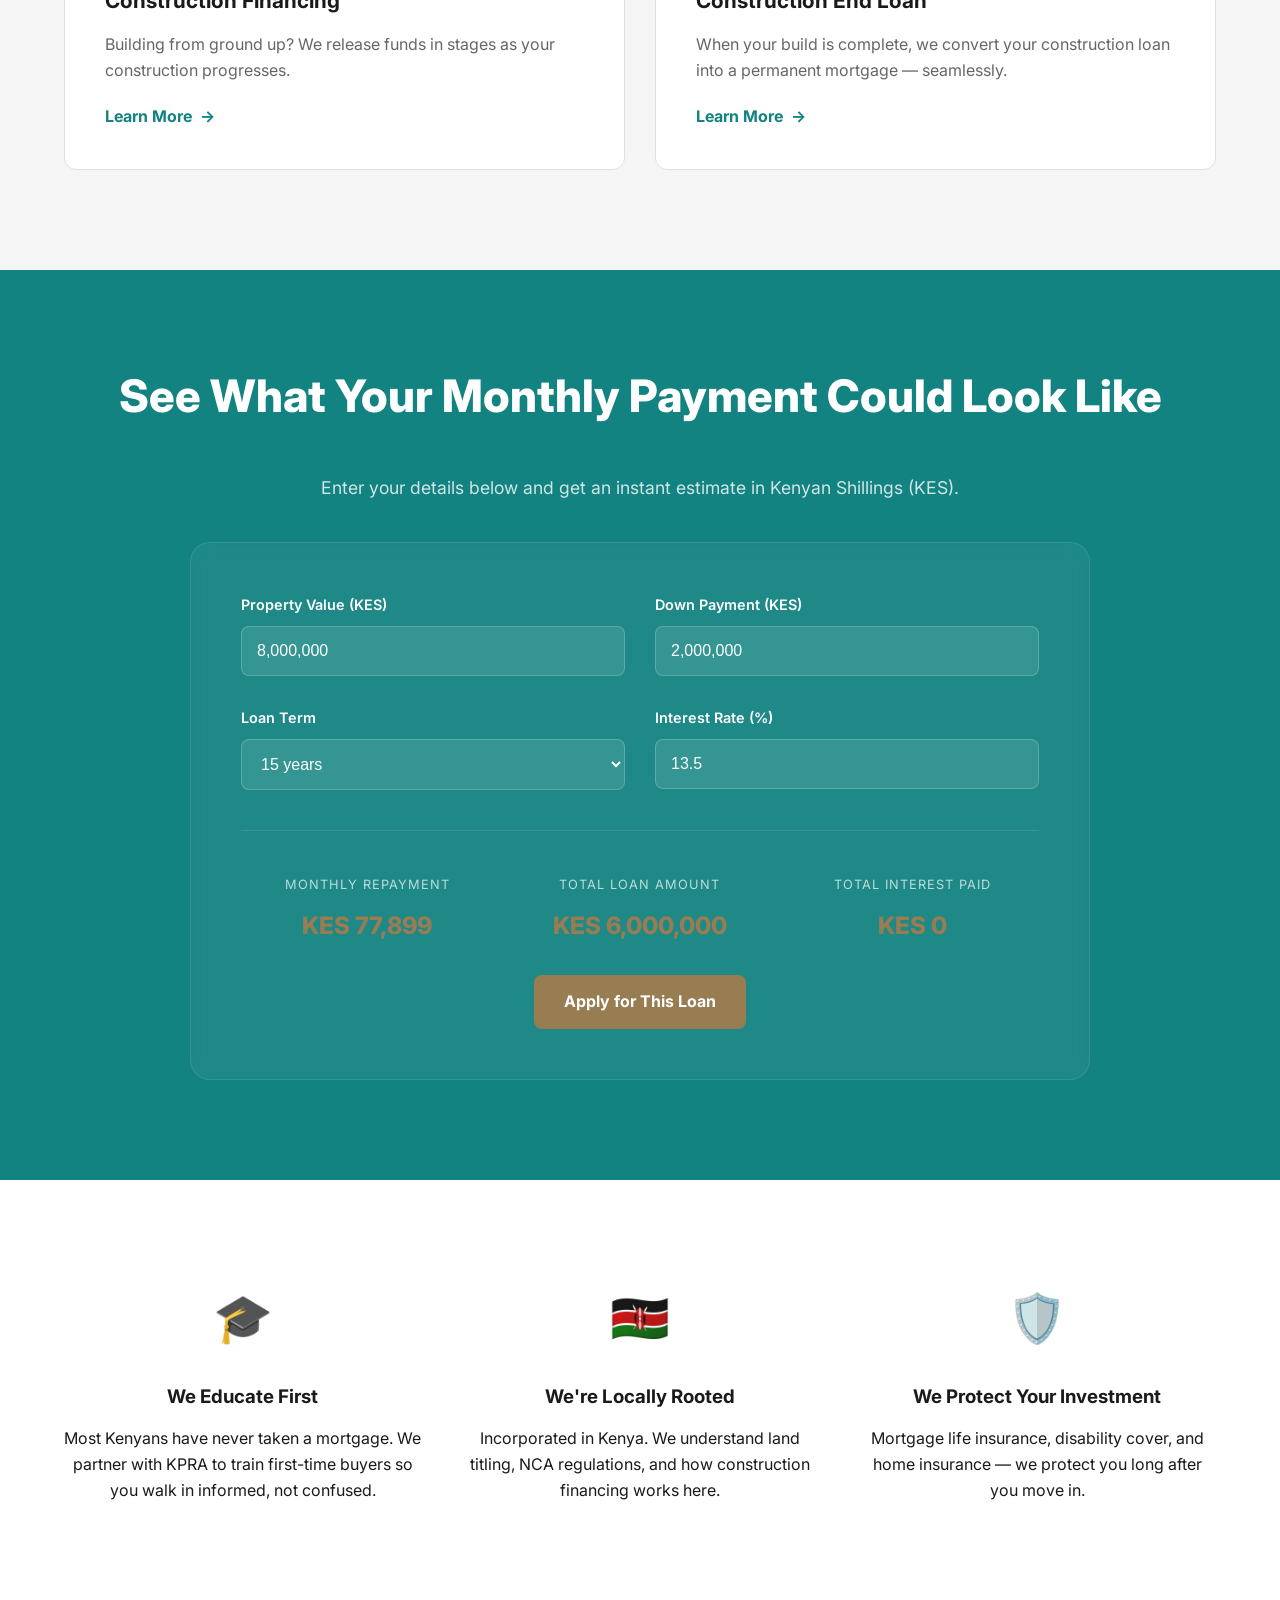
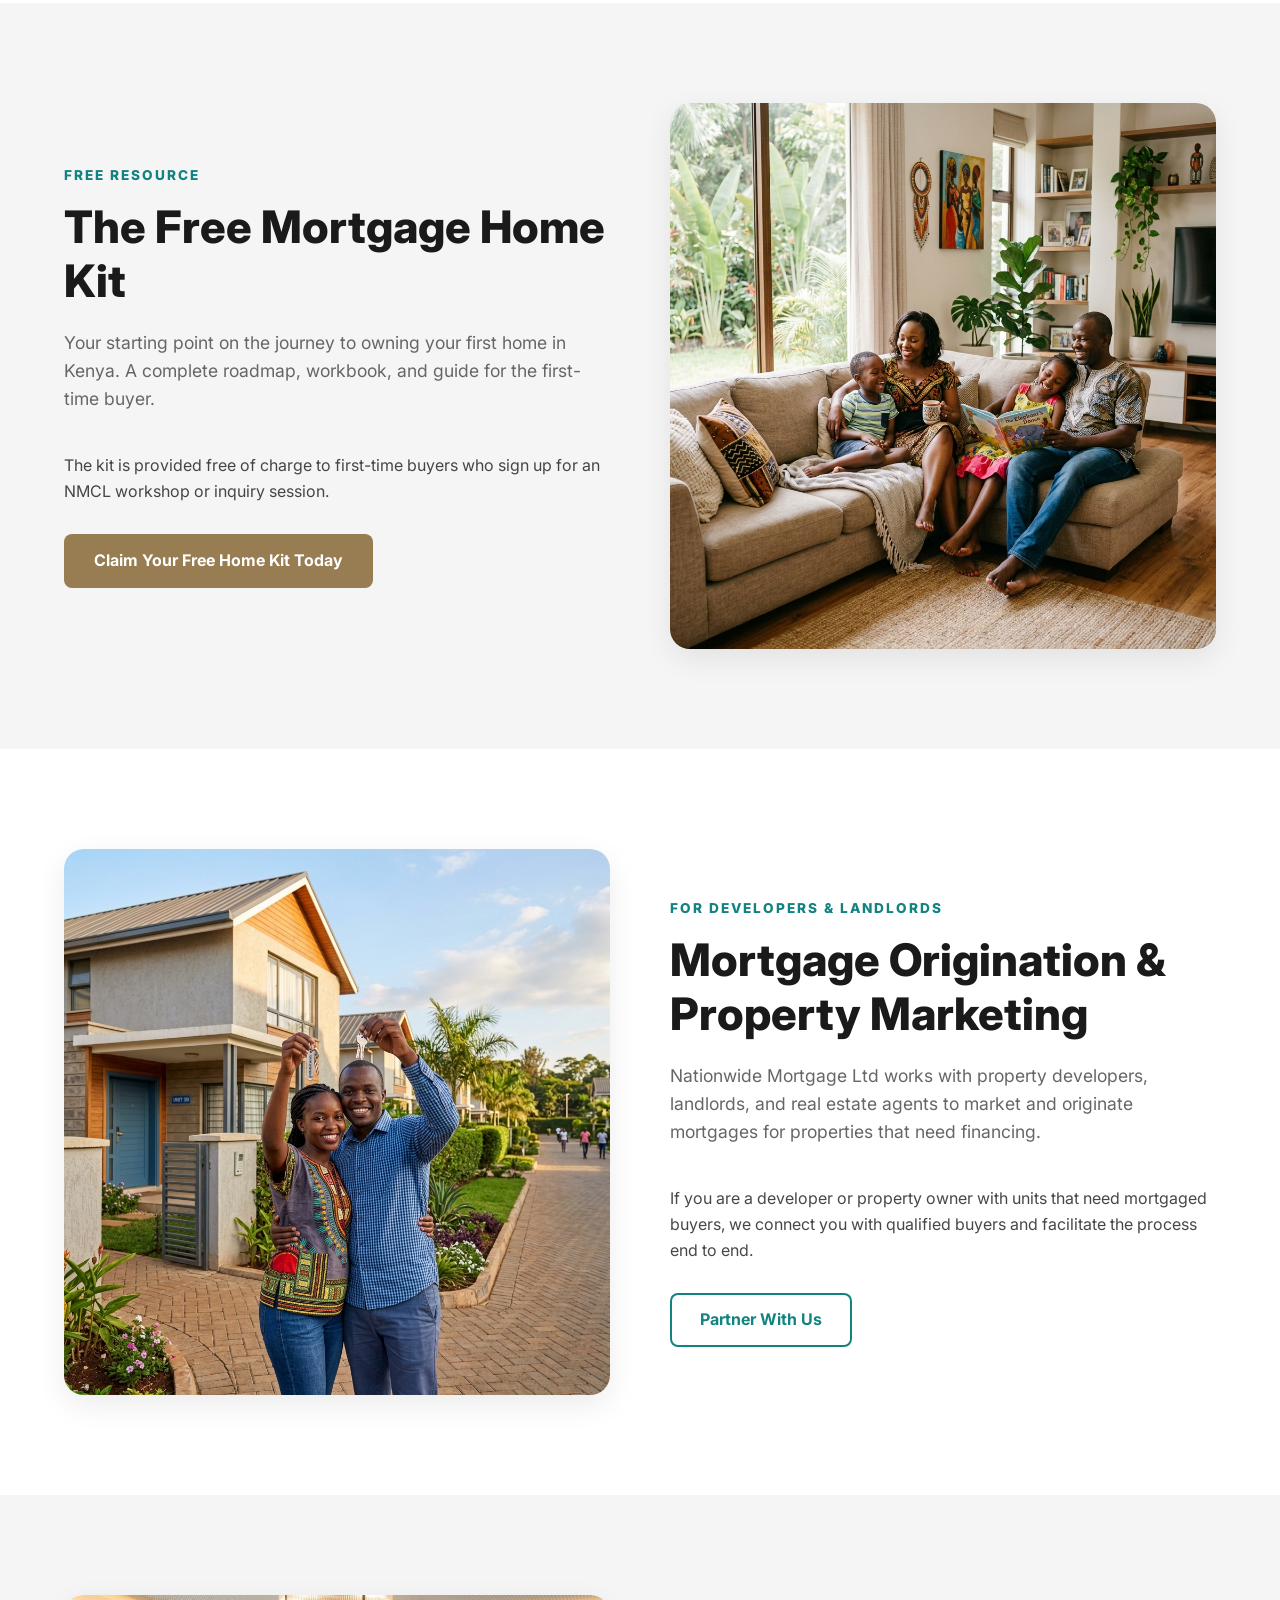
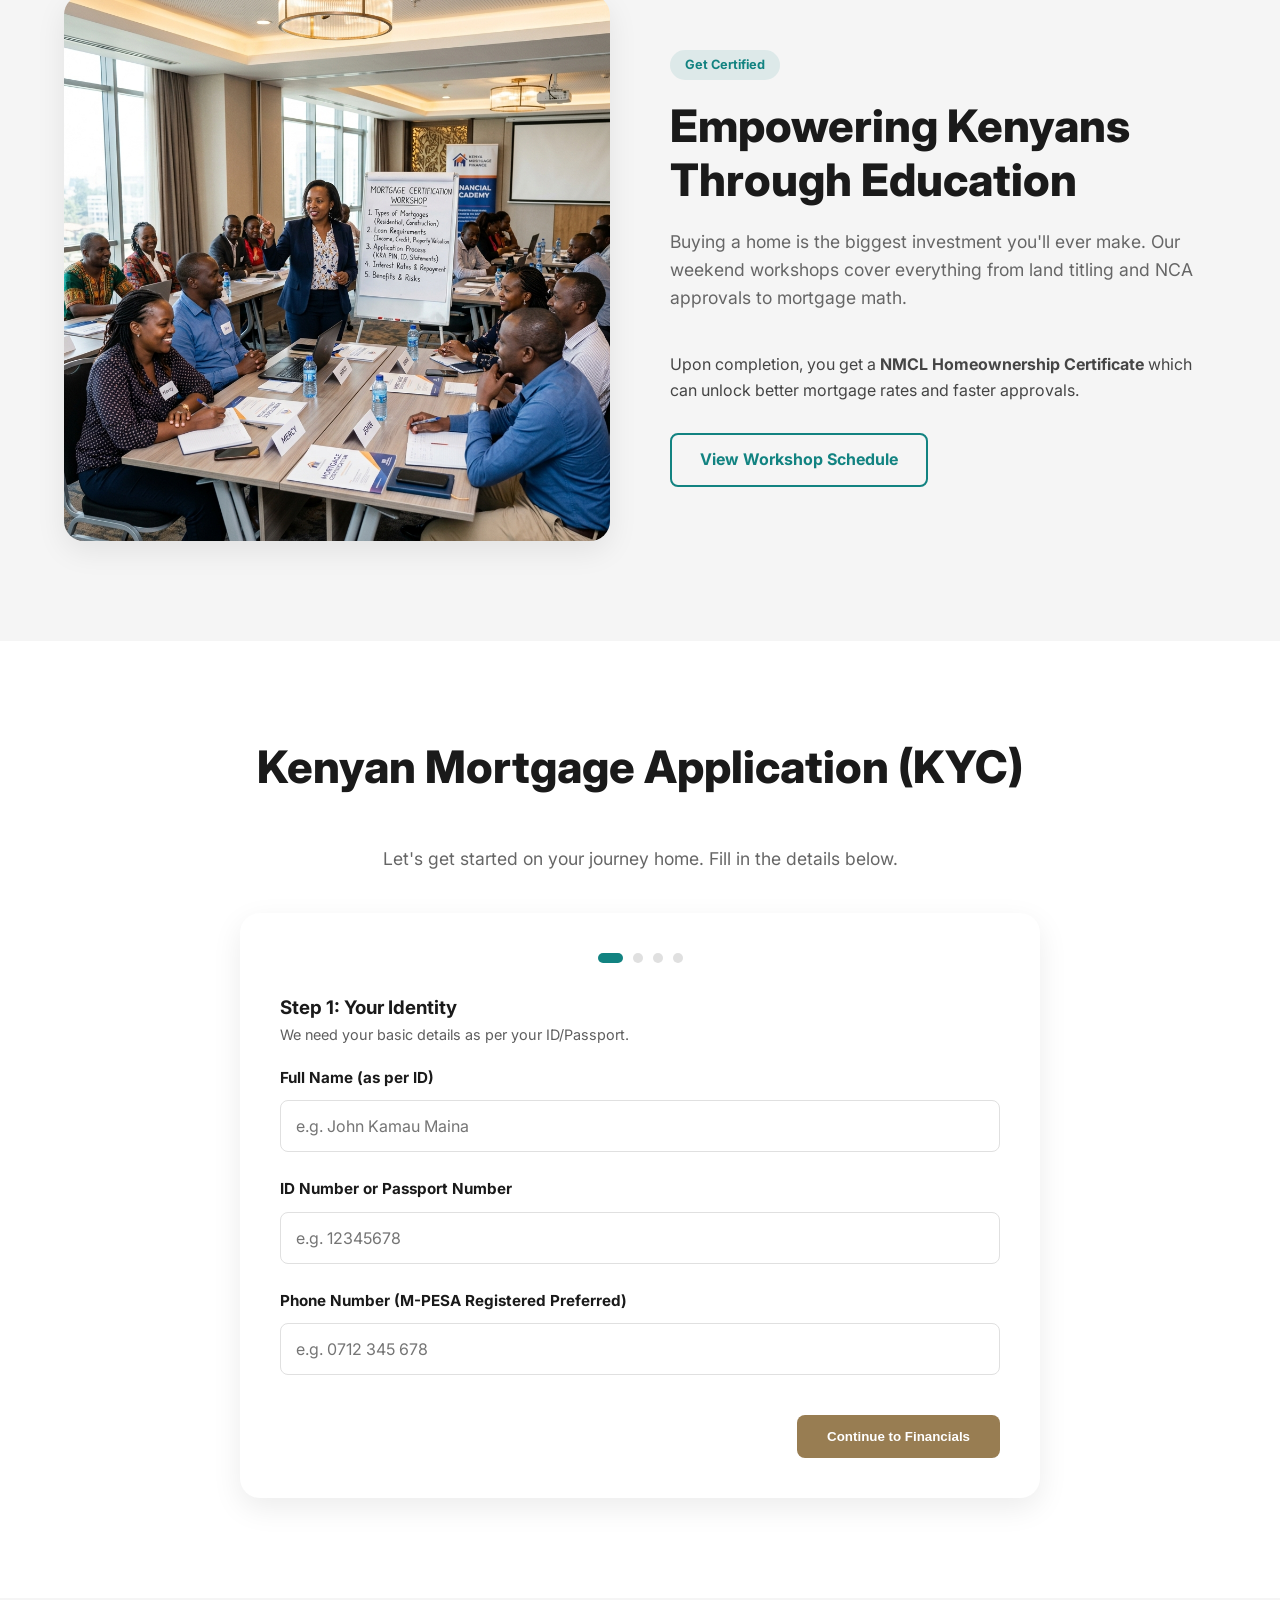
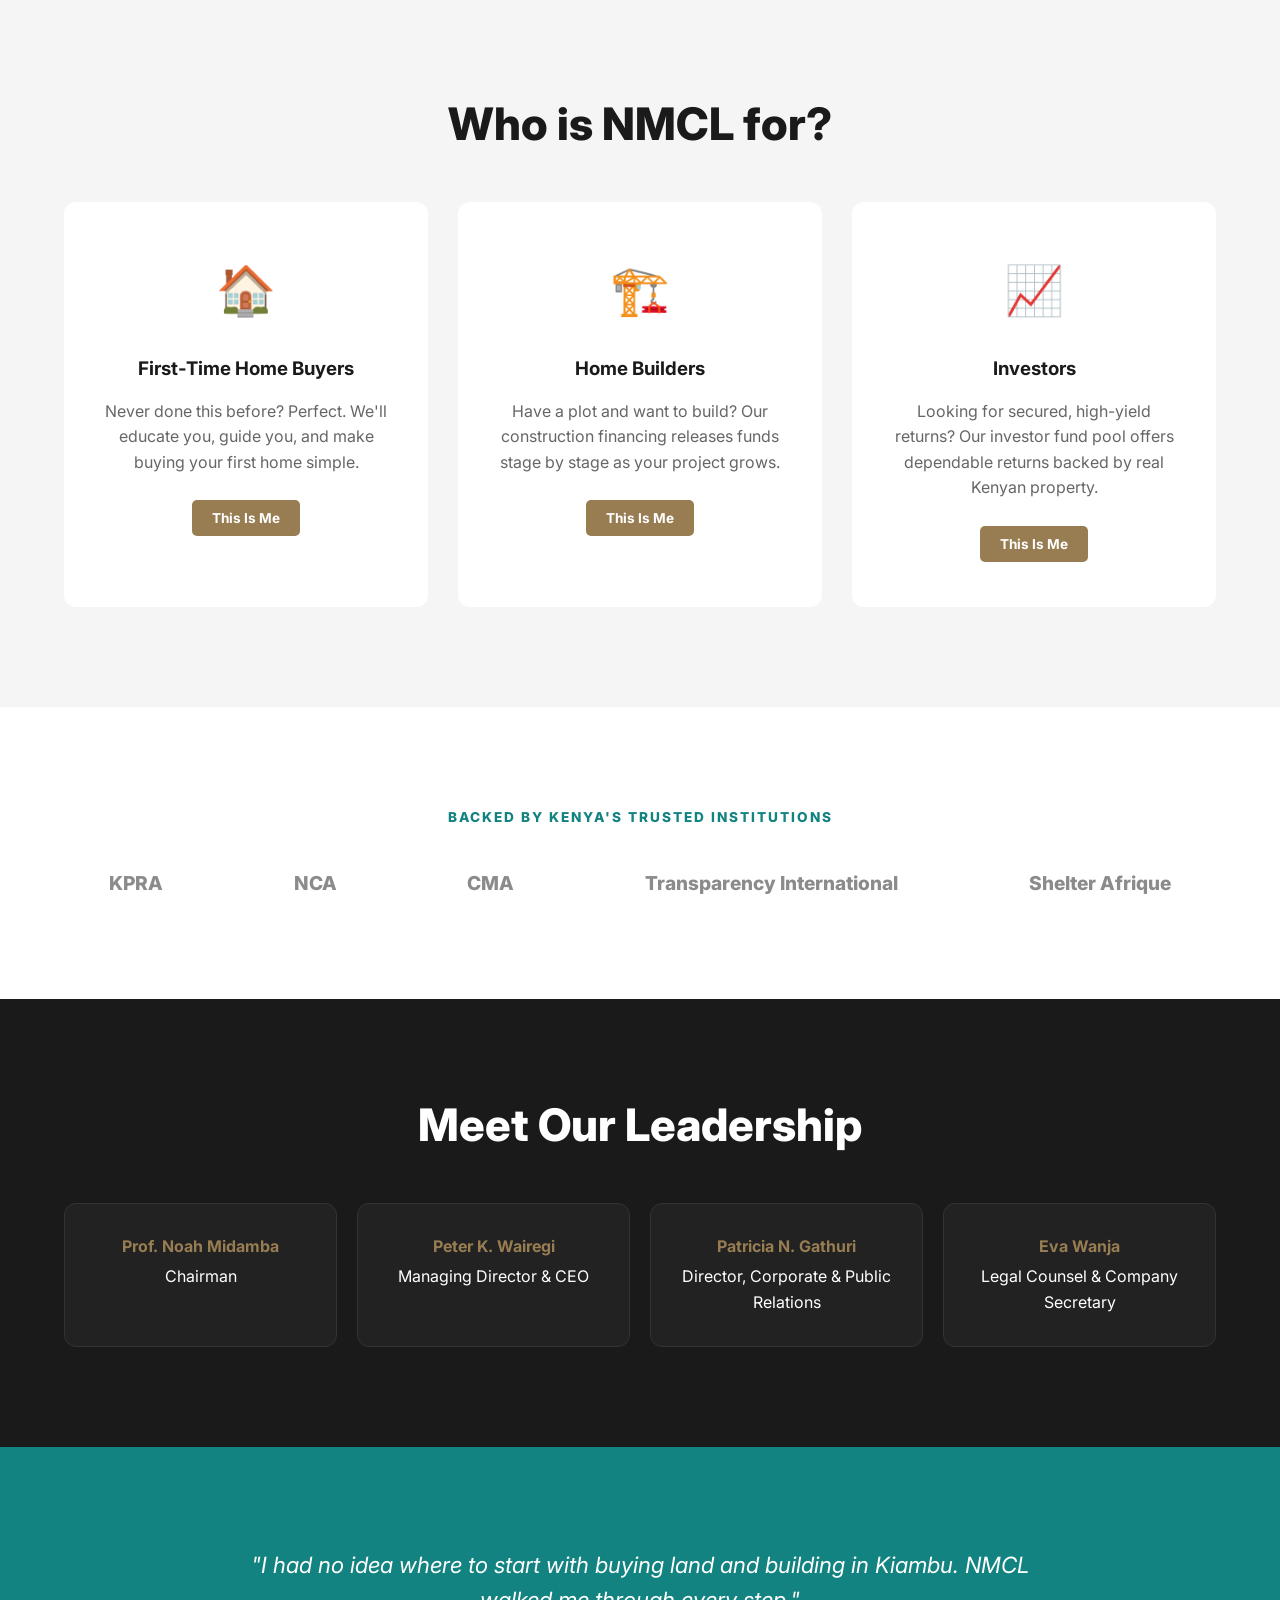
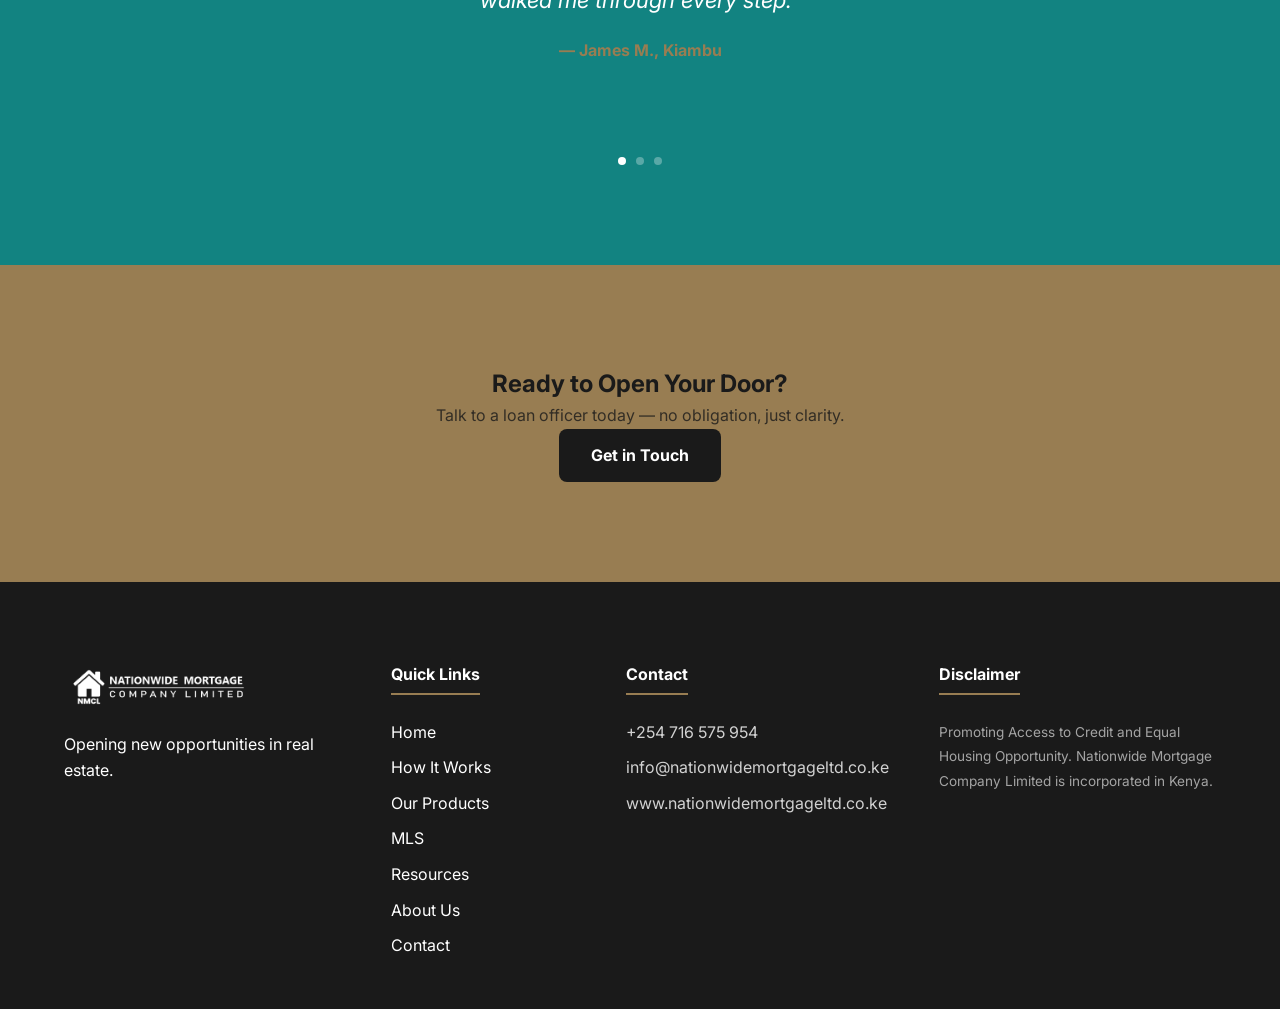
==== commit 689b0609: "Update core statement and implement home-kit workshop form with auto-download (excluding large asset" ====
--- a/index.html
+++ b/index.html
@@ -87,7 +87,7 @@
     <div class="hero-overlay"></div>
     <div class="hero-content container">
       <h1>Your Home in Kenya <br><span class="accent">Starts Here</span></h1>
-      <p>Affordable mortgage financing built for Kenyans — whether you're buying, building, or investing.</p>
+      <p>Opening new opportunities in real estate. Affordable mortgage financing built for Kenyans — whether you're buying, building, or investing.</p>
       <div class="hero-actions">
         <a href="contact.html#qualify" class="btn-gold">Check If I Qualify</a>
         <a href="calculator.html" class="btn-teal-outline white">Use Our Calculator</a>
@@ -580,7 +580,7 @@
     <div class="footer-grid">
       <div class="footer-brand">
         <img src="assets/Logo 2.png" alt="NMCL" class="footer-logo">
-        <p>Opening New Doors in Mortgage Financing</p>
+        <p>Opening new opportunities in real estate.</p>
       </div>
       <div class="footer-links">
         <h4>Quick Links</h4>
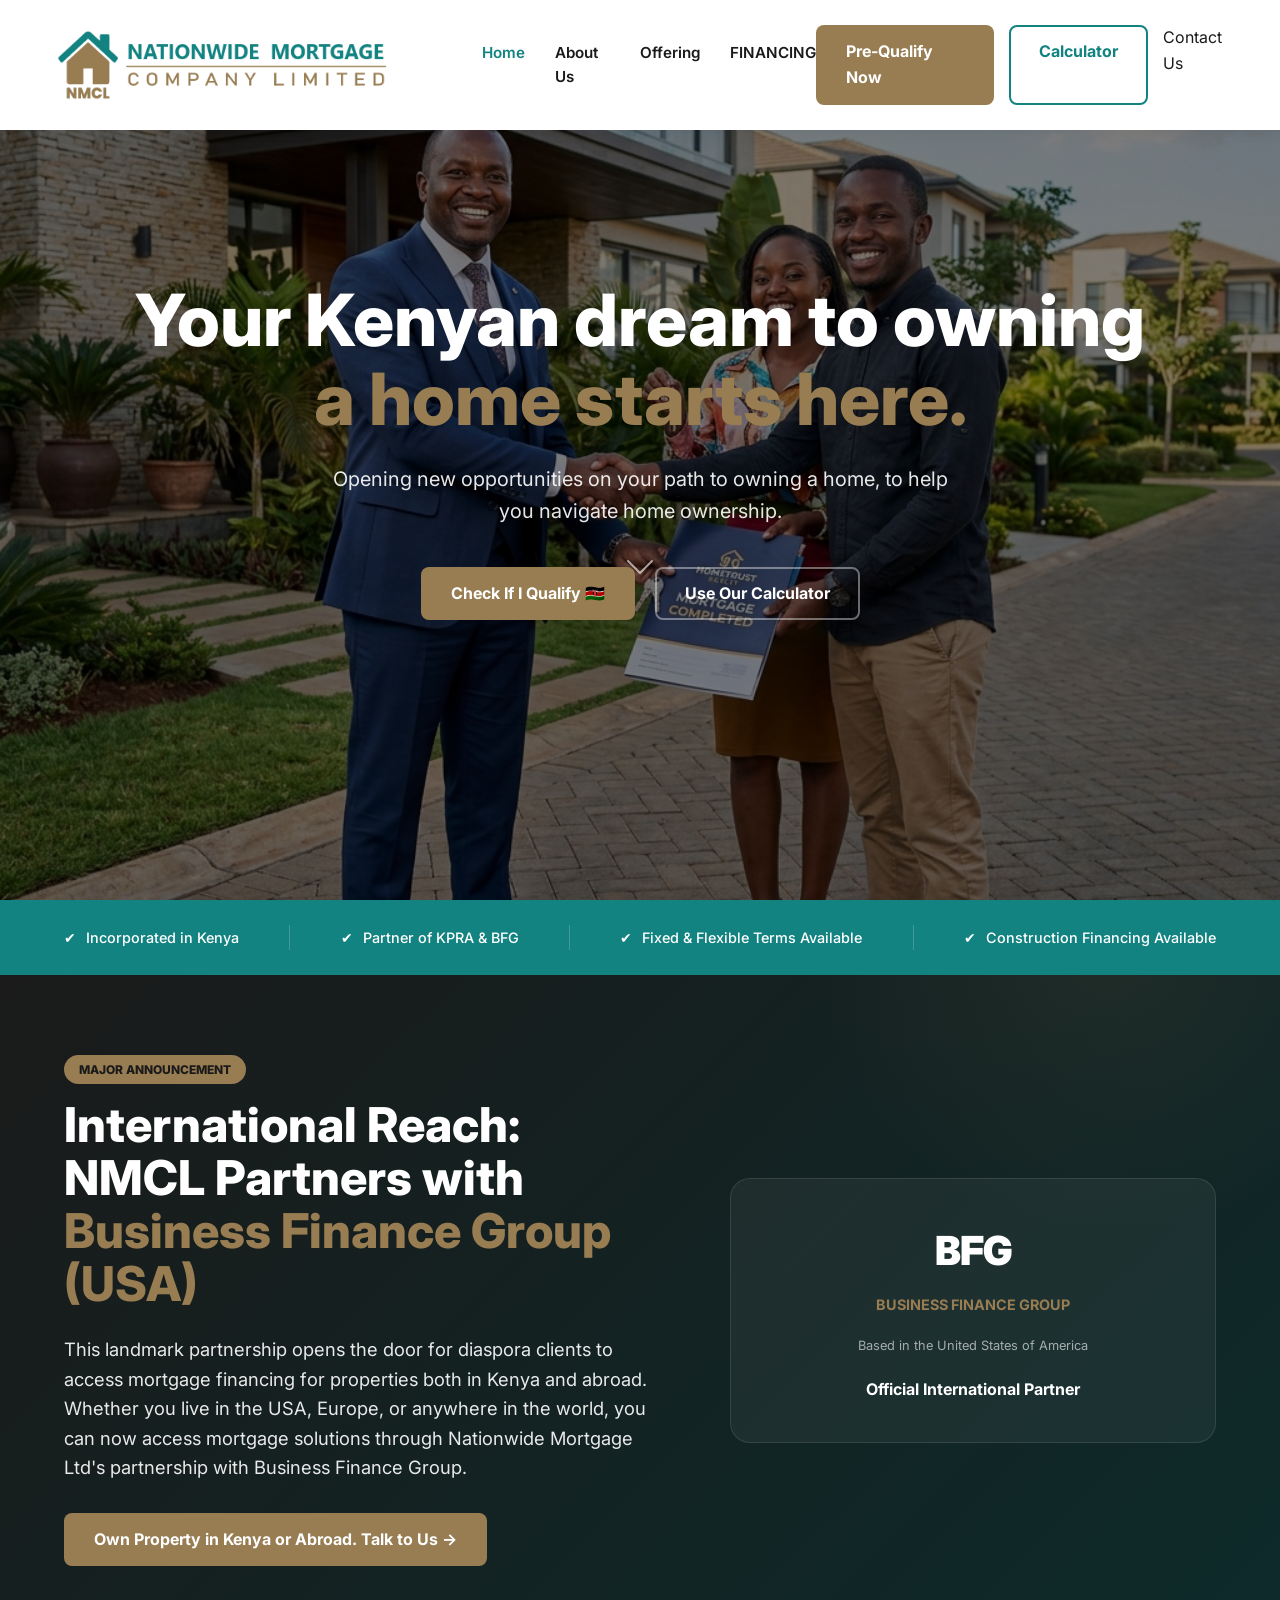
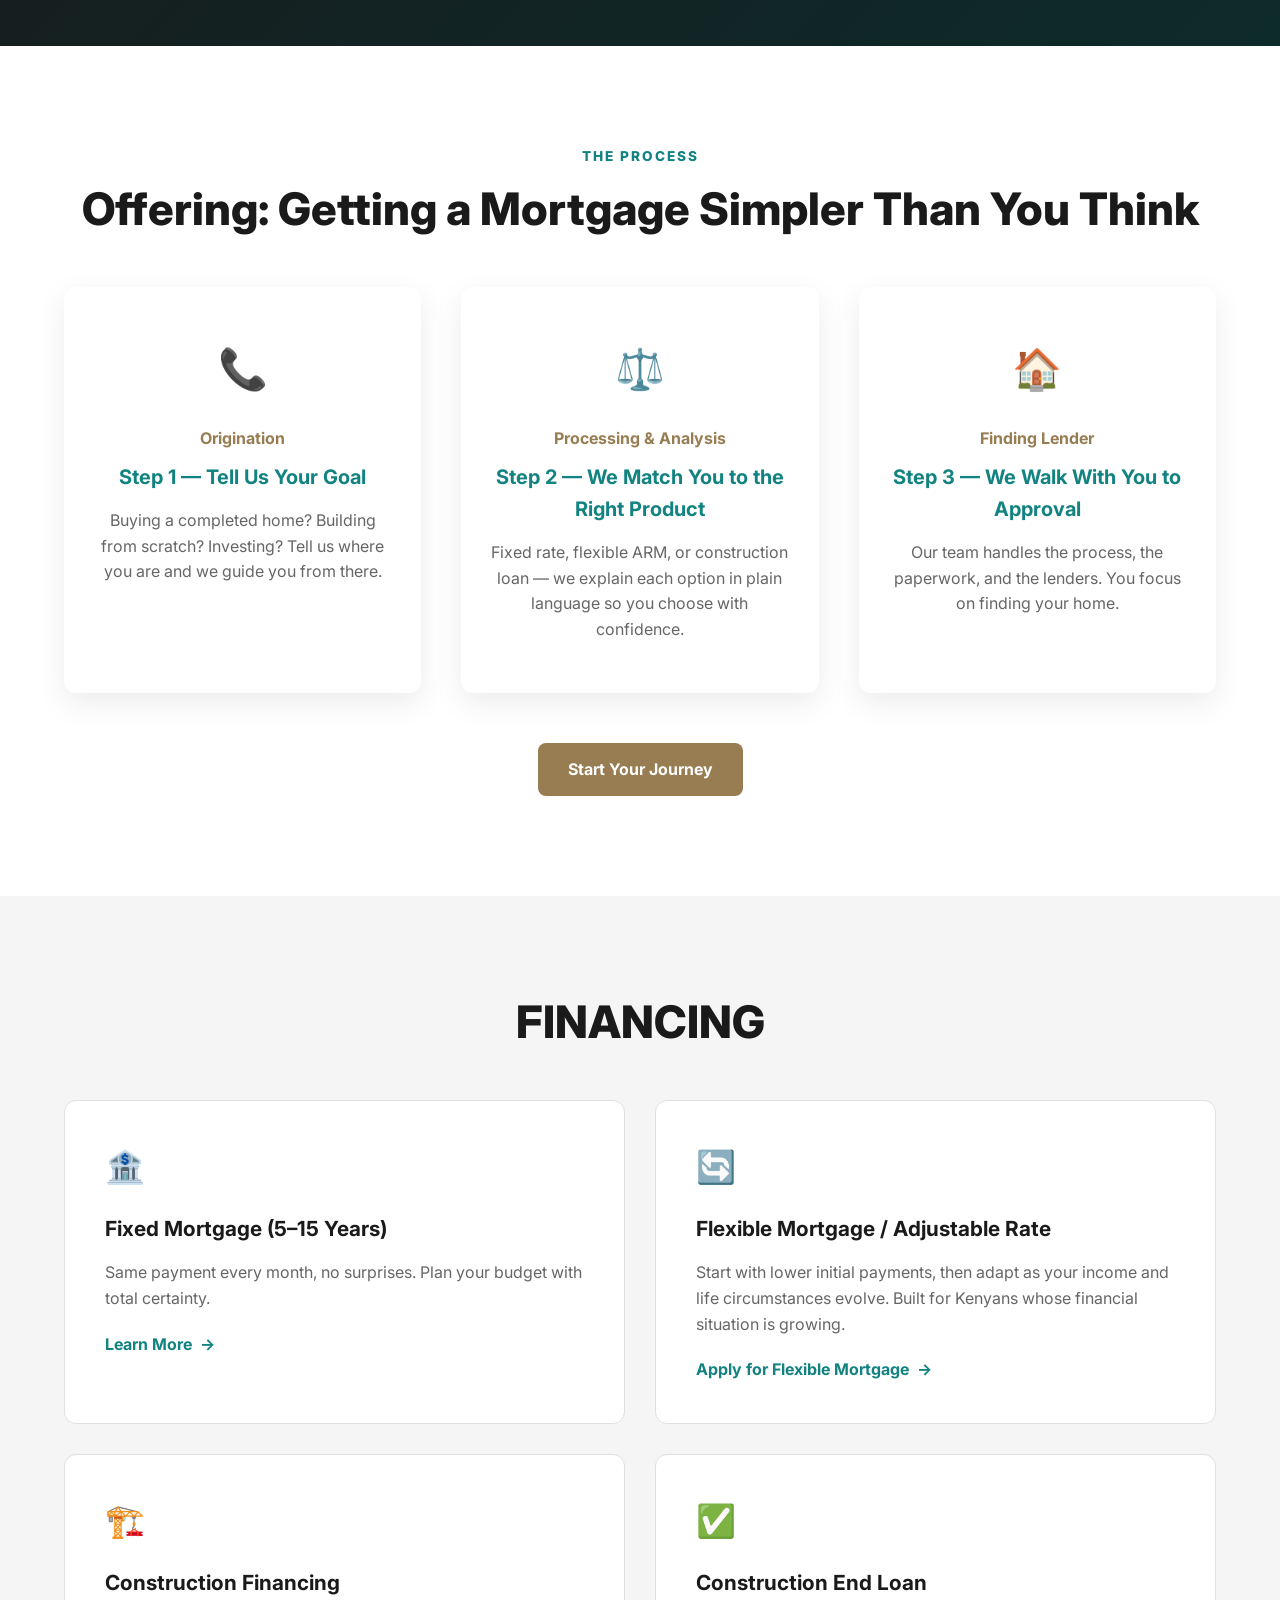
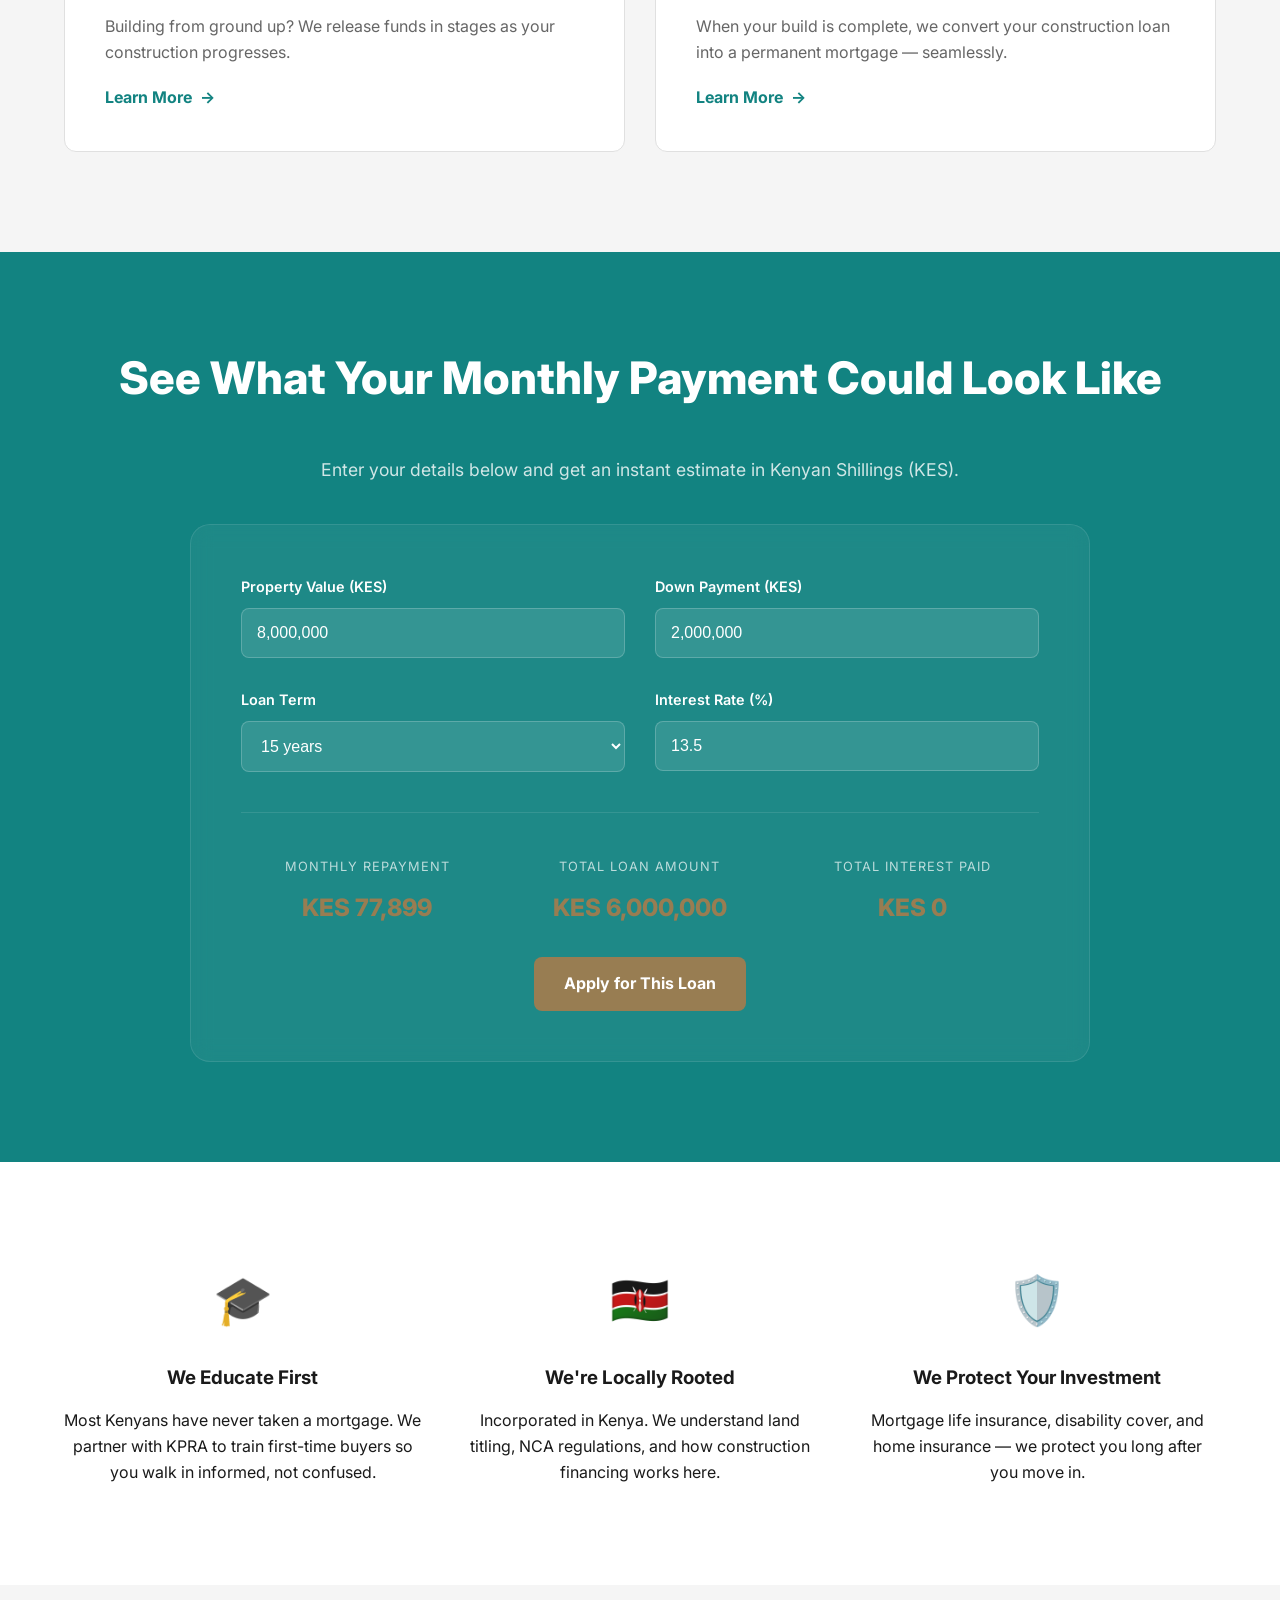
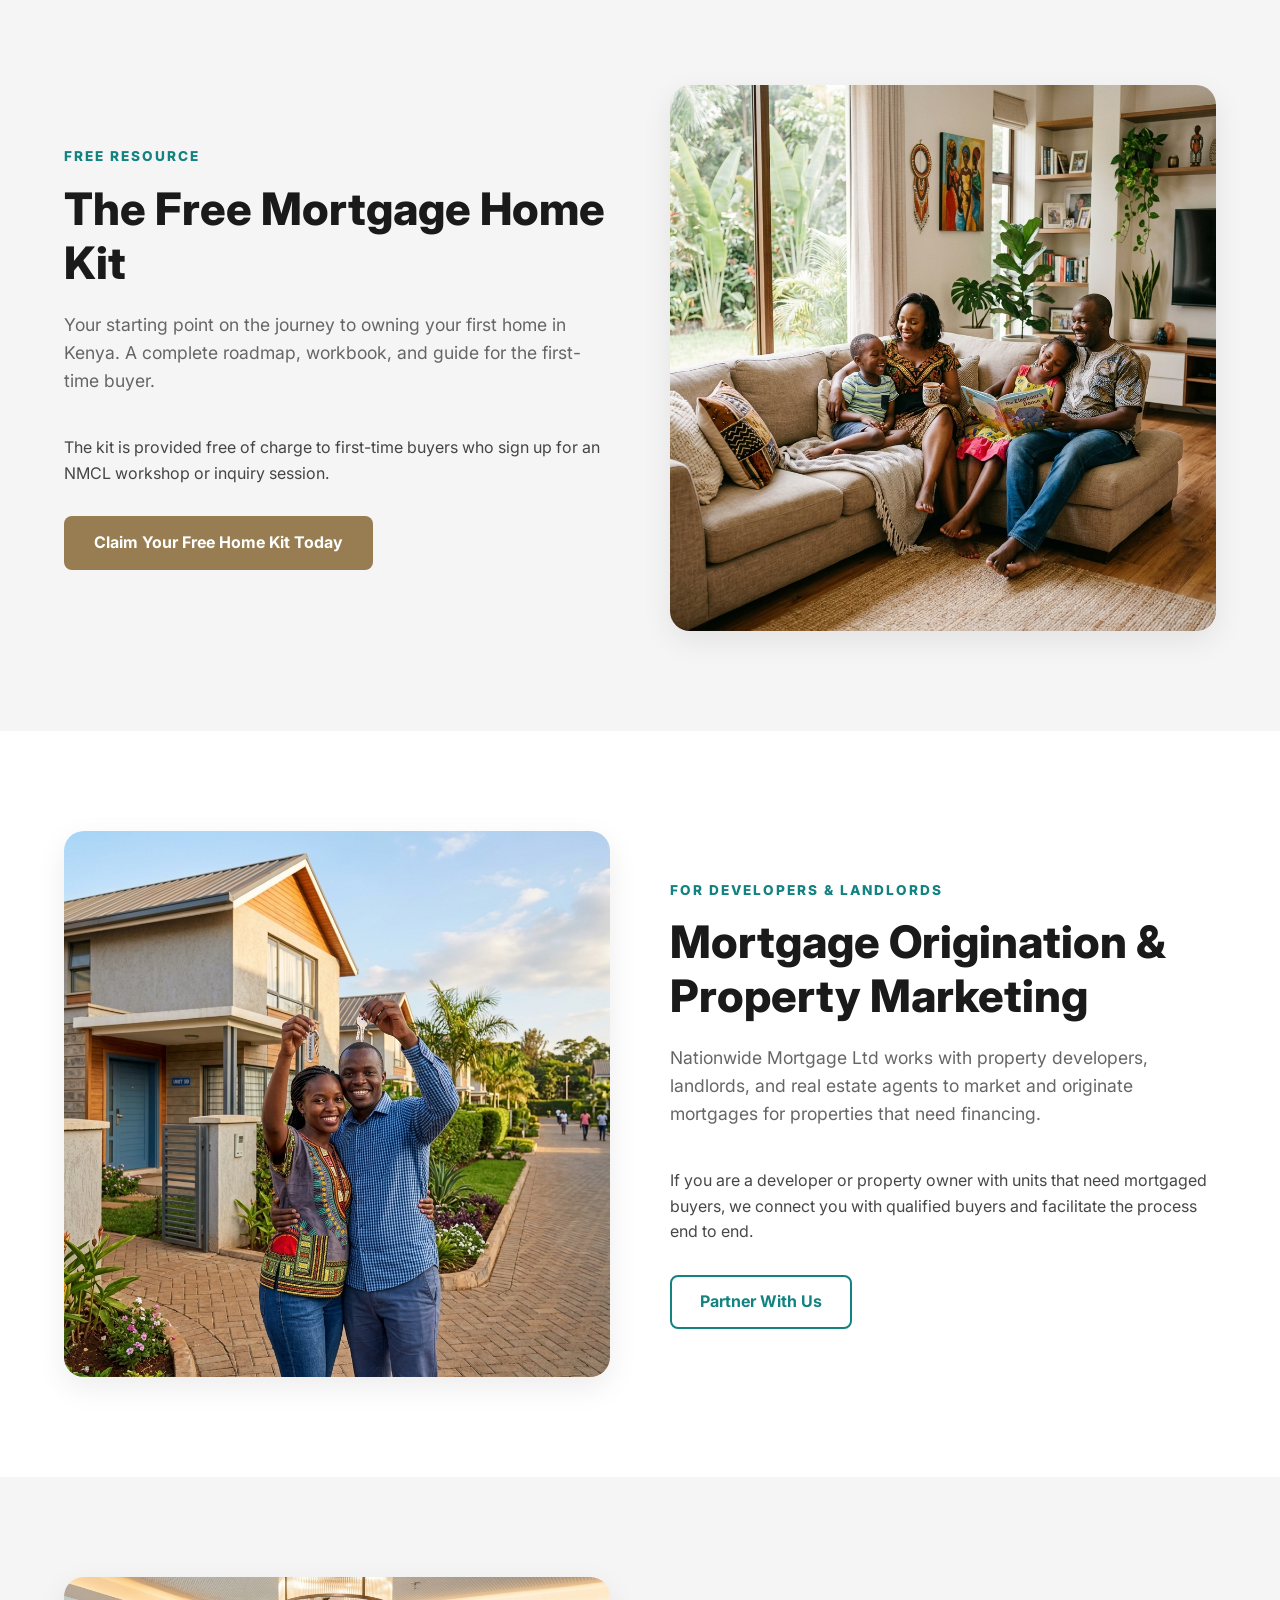
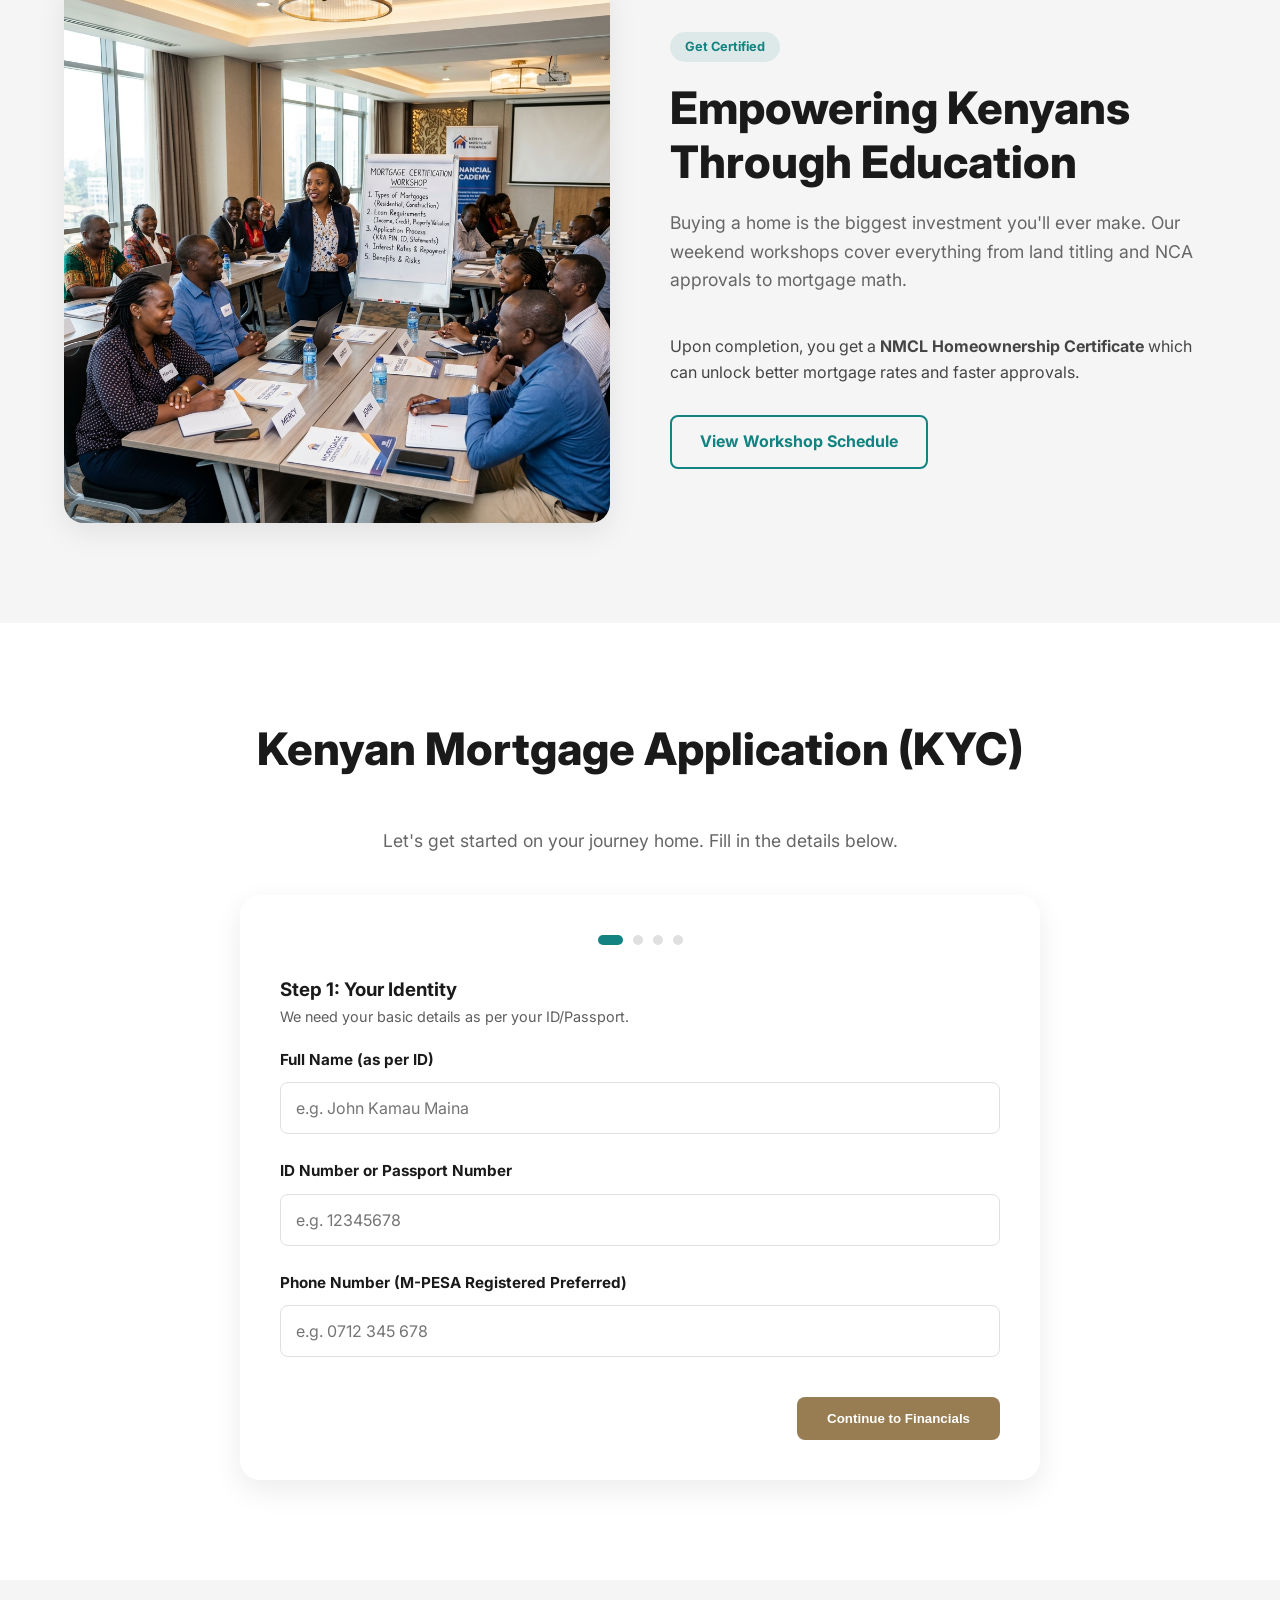
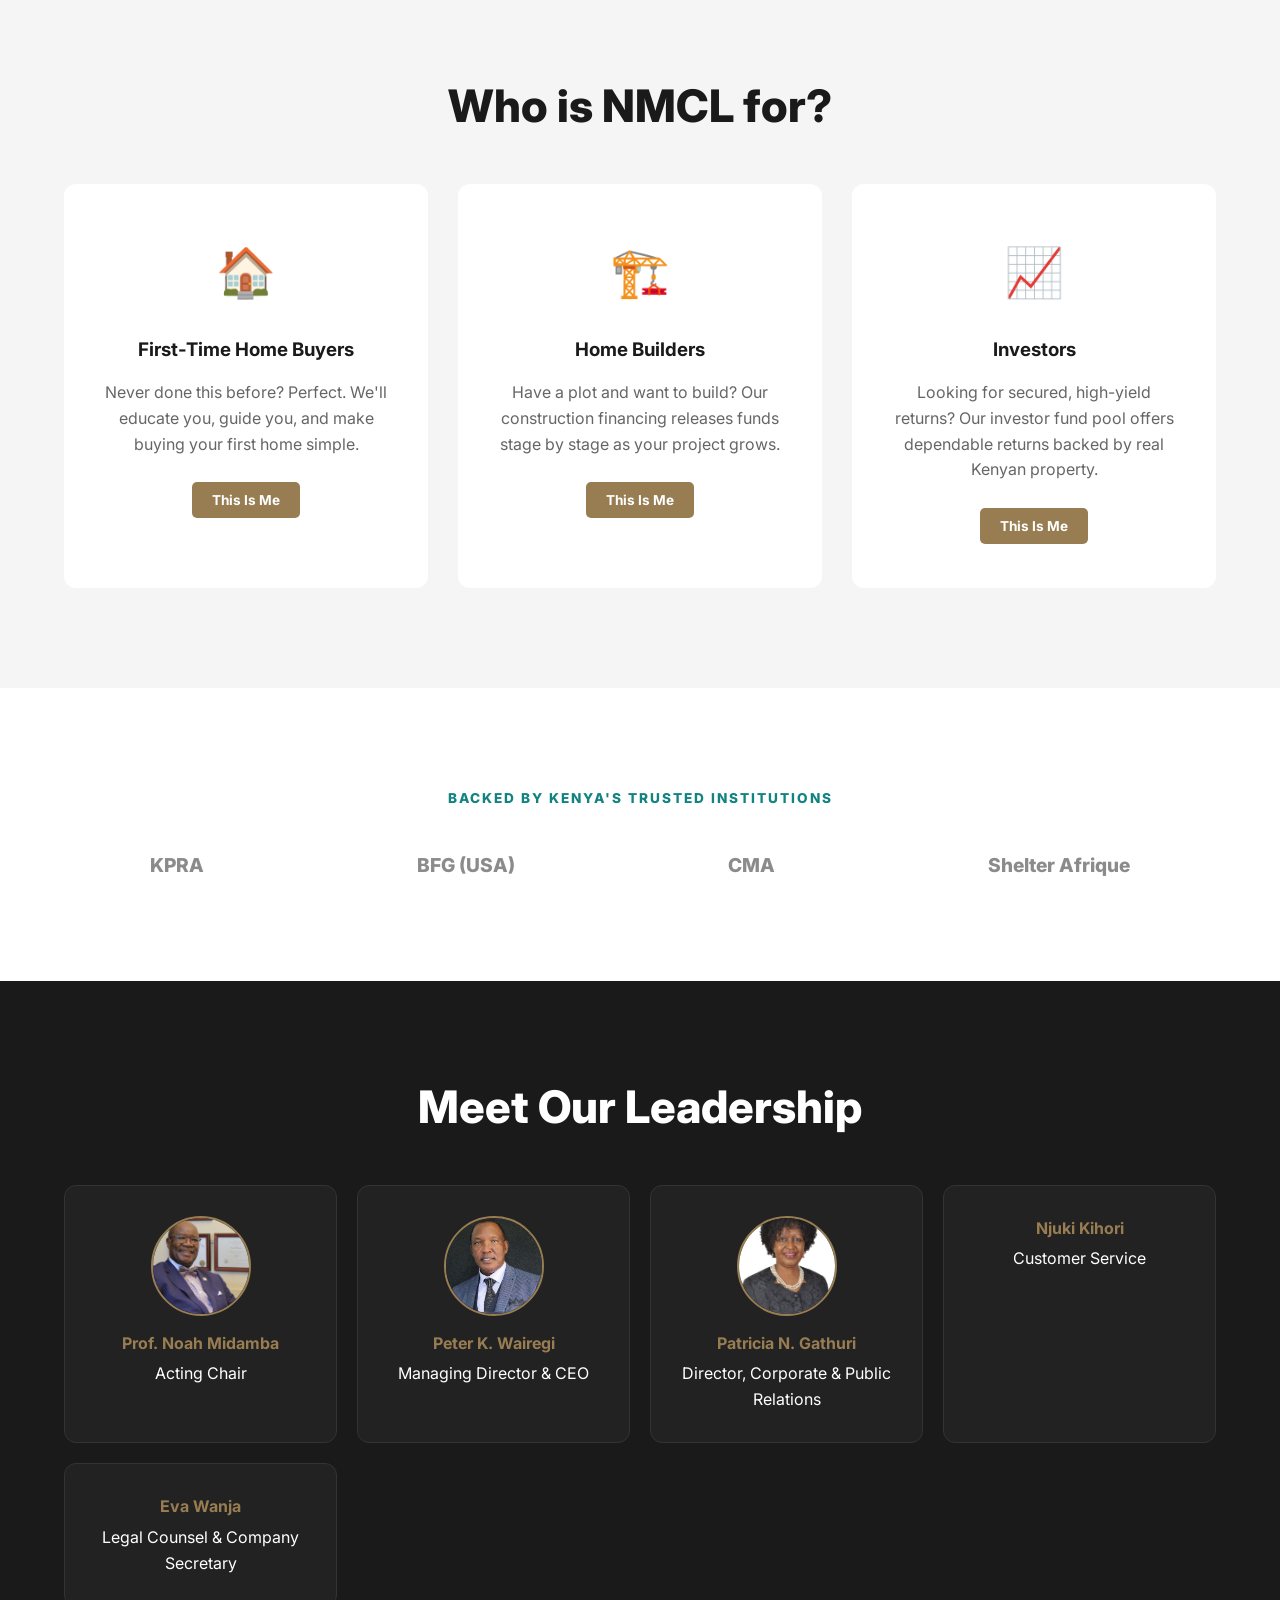
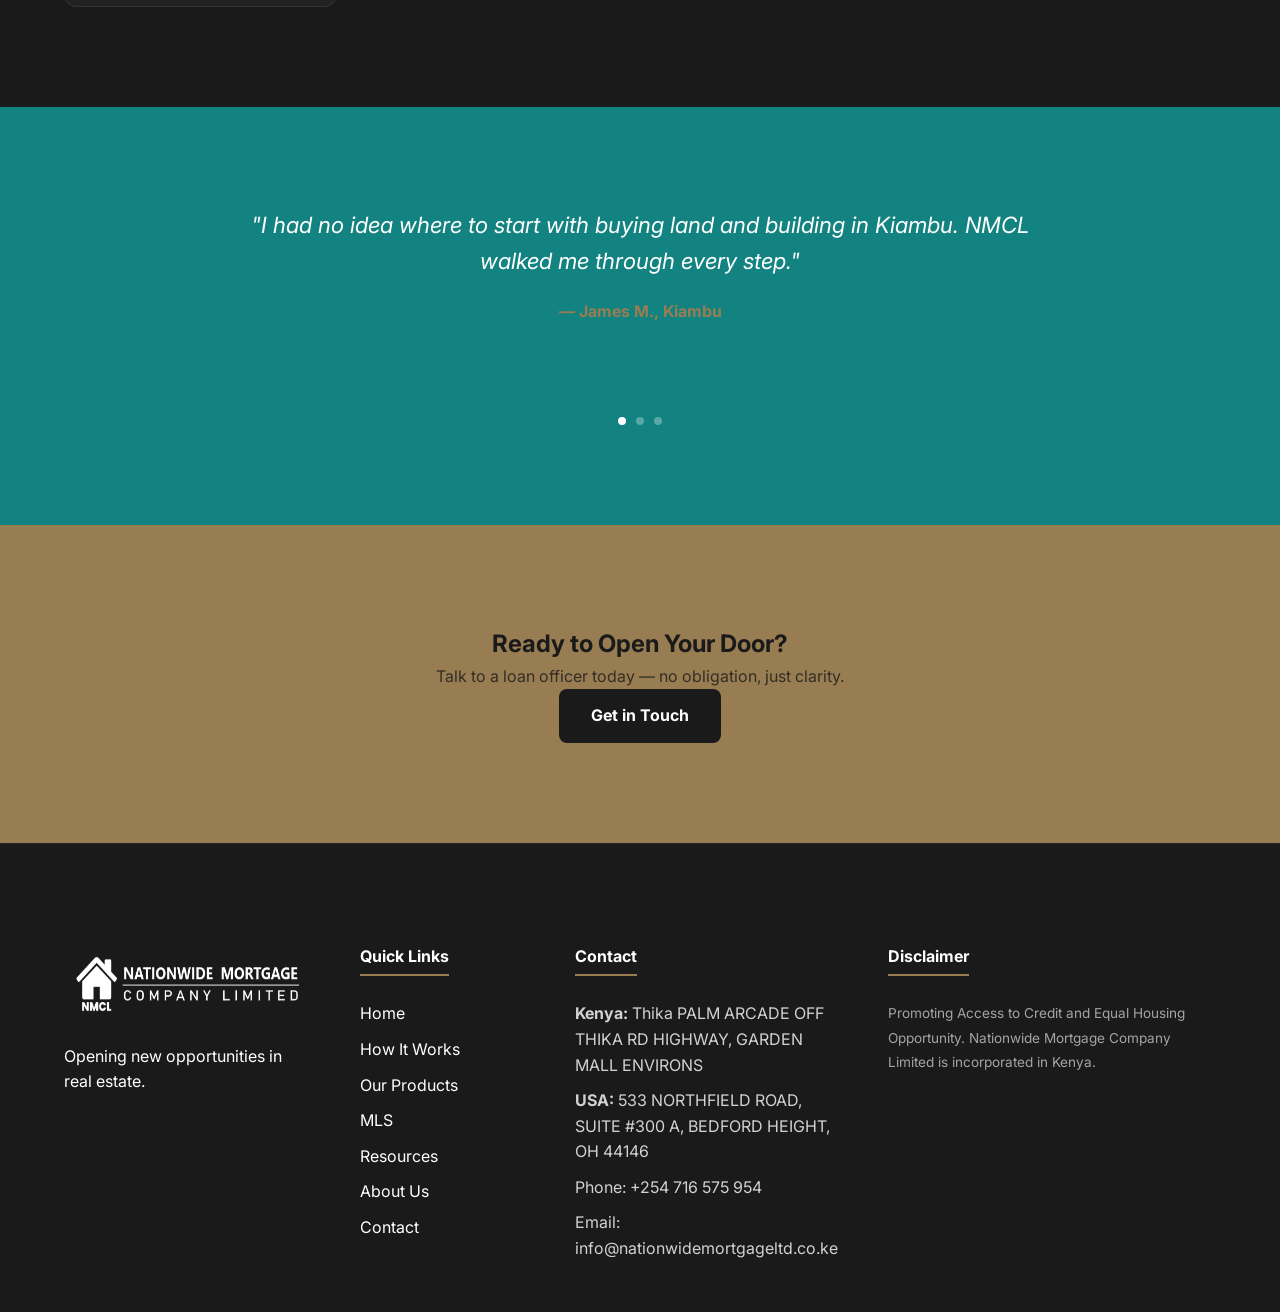
==== commit 46e0a93d: "Branding update: Updated hero text, navigation sequence, team members, and Home Kit functionality." ====
--- a/index.html
+++ b/index.html
@@ -50,16 +50,14 @@
     </a>
     <div class="nav-links">
       <a href="index.html" class="active">Home</a>
-      <a href="how-it-works.html">How It Works</a>
-      <a href="products.html">Our Products</a>
-      <a href="mls.html">MLS</a>
-      <a href="resources.html">Resources</a>
       <a href="about.html">About Us</a>
-      <a href="contact.html">Contact Us</a>
+      <a href="how-it-works.html">Offering</a>
+      <a href="products.html">FINANCING</a>
     </div>
     <div class="nav-actions">
       <a href="pre-qualify.html" class="btn-gold nav-cta">Pre-Qualify Now</a>
       <a href="calculator.html" class="btn-teal-outline nav-cta">Calculator</a>
+      <a href="contact.html" class="btn-teal nav-cta">Contact Us</a>
     </div>
     <button class="hamburger" id="hamburger" aria-label="Open menu" aria-expanded="false">
       <span></span><span></span><span></span>
@@ -69,11 +67,9 @@
 
 <div class="mobile-menu" id="mobile-menu">
   <a href="index.html" class="active">Home</a>
-  <a href="how-it-works.html">How It Works</a>
-  <a href="products.html">Our Products</a>
-  <a href="mls.html">MLS</a>
-  <a href="resources.html">Resources</a>
   <a href="about.html">About Us</a>
+  <a href="how-it-works.html">Offering</a>
+  <a href="products.html">FINANCING</a>
   <a href="contact.html">Contact</a>
   <div class="mobile-menu-actions">
     <a href="pre-qualify.html" class="btn-gold">Pre-Qualify Now</a>
@@ -86,10 +82,10 @@
   <section class="hero" id="hero">
     <div class="hero-overlay"></div>
     <div class="hero-content container">
-      <h1>Your Home in Kenya <br><span class="accent">Starts Here</span></h1>
-      <p>Opening new opportunities in real estate. Affordable mortgage financing built for Kenyans — whether you're buying, building, or investing.</p>
+      <h1>Your Kenyan dream to owning <br><span class="accent">a home starts here.</span></h1>
+      <p>Opening new opportunities on your path to owning a home, to help you navigate home ownership.</p>
       <div class="hero-actions">
-        <a href="contact.html#qualify" class="btn-gold">Check If I Qualify</a>
+        <a href="contact.html#qualify" class="btn-gold">Check If I Qualify 🇰🇪</a>
         <a href="calculator.html" class="btn-teal-outline white">Use Our Calculator</a>
       </div>
       <div class="scroll-arrow" id="scroll-arrow">
@@ -105,7 +101,7 @@
     <div class="container trust-bar-inner">
       <div class="trust-item"><span class="check">✔</span> Incorporated in Kenya</div>
       <div class="trust-divider"></div>
-      <div class="trust-item"><span class="check">✔</span> Partner of KPRA & NCA</div>
+      <div class="trust-item"><span class="check">✔</span> Partner of KPRA & BFG</div>
       <div class="trust-divider"></div>
       <div class="trust-item"><span class="check">✔</span> Fixed & Flexible Terms Available</div>
       <div class="trust-divider"></div>
@@ -140,21 +136,24 @@
     <div class="container">
       <div class="text-center reveal">
         <p class="section-label">THE PROCESS</p>
-        <h2 class="section-title">Getting a Mortgage with NMCL is Simpler Than You Think</h2>
+        <h2 class="section-title">Offering: Getting a Mortgage Simpler Than You Think</h2>
       </div>
       <div class="steps-grid">
         <div class="step-card reveal">
           <div class="step-icon">📞</div>
+          <p style="font-weight:bold; color:var(--gold); margin-bottom:10px;">Origination</p>
           <h3>Step 1 — Tell Us Your Goal</h3>
           <p>Buying a completed home? Building from scratch? Investing? Tell us where you are and we guide you from there.</p>
         </div>
         <div class="step-card reveal">
           <div class="step-icon">⚖️</div>
+          <p style="font-weight:bold; color:var(--gold); margin-bottom:10px;">Processing & Analysis</p>
           <h3>Step 2 — We Match You to the Right Product</h3>
           <p>Fixed rate, flexible ARM, or construction loan — we explain each option in plain language so you choose with confidence.</p>
         </div>
         <div class="step-card reveal">
           <div class="step-icon">🏠</div>
+          <p style="font-weight:bold; color:var(--gold); margin-bottom:10px;">Finding Lender</p>
           <h3>Step 3 — We Walk With You to Approval</h3>
           <p>Our team handles the process, the paperwork, and the lenders. You focus on finding your home.</p>
         </div>
@@ -169,7 +168,7 @@
   <section class="section products-section" id="products" style="background:#F5F5F5;">
     <div class="container">
       <div class="text-center reveal">
-        <h2 class="section-title">Mortgage Products</h2>
+        <h2 class="section-title">FINANCING</h2>
       </div>
       <div class="products-grid">
         <div class="product-card reveal">
@@ -496,9 +495,8 @@
       </div>
       <div class="partners-strip">
         <div class="partner-logo">KPRA</div>
-        <div class="partner-logo">NCA</div>
+        <div class="partner-logo">BFG (USA)</div>
         <div class="partner-logo">CMA</div>
-        <div class="partner-logo">Transparency International</div>
         <div class="partner-logo">Shelter Afrique</div>
       </div>
     </div>
@@ -512,21 +510,36 @@
       </div>
       <div class="team-grid-small">
         <div class="team-member-card">
+          <div class="member-image">
+            <img src="assets/Prof-Noah-Midamba.jpg" alt="Prof. Noah Midamba">
+          </div>
           <div class="member-info">
             <h4>Prof. Noah Midamba</h4>
-            <p>Chairman</p>
+            <p>Acting Chair</p>
           </div>
         </div>
         <div class="team-member-card">
+          <div class="member-image">
+            <img src="assets/Peter Wairegi.jpg" alt="Peter K. Wairegi">
+          </div>
           <div class="member-info">
             <h4>Peter K. Wairegi</h4>
             <p>Managing Director & CEO</p>
           </div>
         </div>
         <div class="team-member-card">
+          <div class="member-image">
+            <img src="assets/Patricia.jpg" alt="Patricia N. Gathuri">
+          </div>
           <div class="member-info">
             <h4>Patricia N. Gathuri</h4>
             <p>Director, Corporate & Public Relations</p>
+          </div>
+        </div>
+        <div class="team-member-card">
+          <div class="member-info">
+            <h4>Njuki Kihori</h4>
+            <p>Customer Service</p>
           </div>
         </div>
         <div class="team-member-card">
@@ -596,9 +609,10 @@
       </div>
       <div class="footer-contact">
         <h4>Contact</h4>
-        <p>+254 716 575 954</p>
-        <p>info@nationwidemortgageltd.co.ke</p>
-        <p>www.nationwidemortgageltd.co.ke</p>
+        <p><strong>Kenya:</strong> Thika PALM ARCADE OFF THIKA RD HIGHWAY, GARDEN MALL ENVIRONS</p>
+        <p><strong>USA:</strong> 533 NORTHFIELD ROAD, SUITE #300 A, BEDFORD HEIGHT, OH 44146</p>
+        <p>Phone: +254 716 575 954</p>
+        <p>Email: info@nationwidemortgageltd.co.ke</p>
       </div>
       <div class="footer-disclaimer">
         <h4>Disclaimer</h4>
--- a/css/style.css
+++ b/css/style.css
@@ -102,7 +102,7 @@
   animation: logoReveal 1.5s ease-out forwards;
   display: block;
   margin: 0 auto 24px;
-  width: 120px;
+  width: 180px;
 }
 @keyframes logoReveal {
   from { opacity: 0; transform: scale(0.9); }
@@ -129,12 +129,13 @@
   background: rgba(255,255,255,0.98);
   backdrop-filter: blur(15px);
 }
-.nav-inner { display: flex; align-items: center; justify-content: space-between; max-width: 1200px; margin: 0 auto; padding: 0 24px; }
-.nav-logo img { height: 45px; }
+.nav-inner { display: flex; align-items: center; max-width: 100%; padding: 0 40px; margin: 0 auto; }
+.nav-logo { margin-right: 80px; }
+.nav-logo img { height: 100px; }
 .nav-links { display: flex; gap: 30px; }
 .nav-links a { font-weight: 600; color: var(--dark); font-size: 0.95rem; }
 .nav-links a:hover, .nav-links a.active { color: var(--teal); }
-.nav-actions { display: flex; gap: 15px; }
+.nav-actions { display: flex; gap: 15px; margin-left: auto; }
 
 /* ── HAMBURGER ── */
 .hamburger {
@@ -322,6 +323,33 @@
   border: 1px solid #333;
 }
 .team-member-card h4 { margin-bottom: 5px; color: var(--gold); }
+.member-image {
+  width: 100px;
+  height: 100px;
+  border-radius: 50%;
+  overflow: hidden;
+  margin: 0 auto 15px;
+  border: 2px solid var(--gold);
+}
+.member-image img {
+  width: 100%;
+  height: 100%;
+  object-fit: cover;
+}
+.member-image-large {
+  width: 150px;
+  height: 150px;
+  border-radius: 50%;
+  overflow: hidden;
+  margin: 0 auto 20px;
+  border: 3px solid var(--gold);
+  box-shadow: var(--shadow);
+}
+.member-image-large img {
+  width: 100%;
+  height: 100%;
+  object-fit: cover;
+}
 
 /* ── TESTIMONIALS ── */
 .testimonial-carousel-home { max-width: 800px; margin: 0 auto; position: relative; height: 180px; }
@@ -340,9 +368,9 @@
 .carousel-dots-home .dot.active { background: white; }
 
 /* ── FOOTER ── */
-.footer { background: var(--dark); color: white; padding: 80px 0 40px; }
-.footer-grid { display: grid; grid-template-columns: 1.5fr 1fr 1fr 1.5fr; gap: 50px; }
-.footer-logo { height: 50px; margin-bottom: 20px; }
+.footer { background: var(--dark); color: white; padding: 100px 0 40px; border-top: 1px solid rgba(255,255,255,0.05); }
+.footer-grid { display: grid; grid-template-columns: 1.5fr 1fr 1fr 2fr; gap: 50px; }
+.footer-logo { height: 80px; margin-bottom: 20px; }
 .footer-logo { filter: brightness(0) invert(1); }
 .footer h4 { margin-bottom: 25px; border-bottom: 2px solid var(--gold); display: inline-block; padding-bottom: 5px; }
 .footer-links ul li { margin-bottom: 10px; }
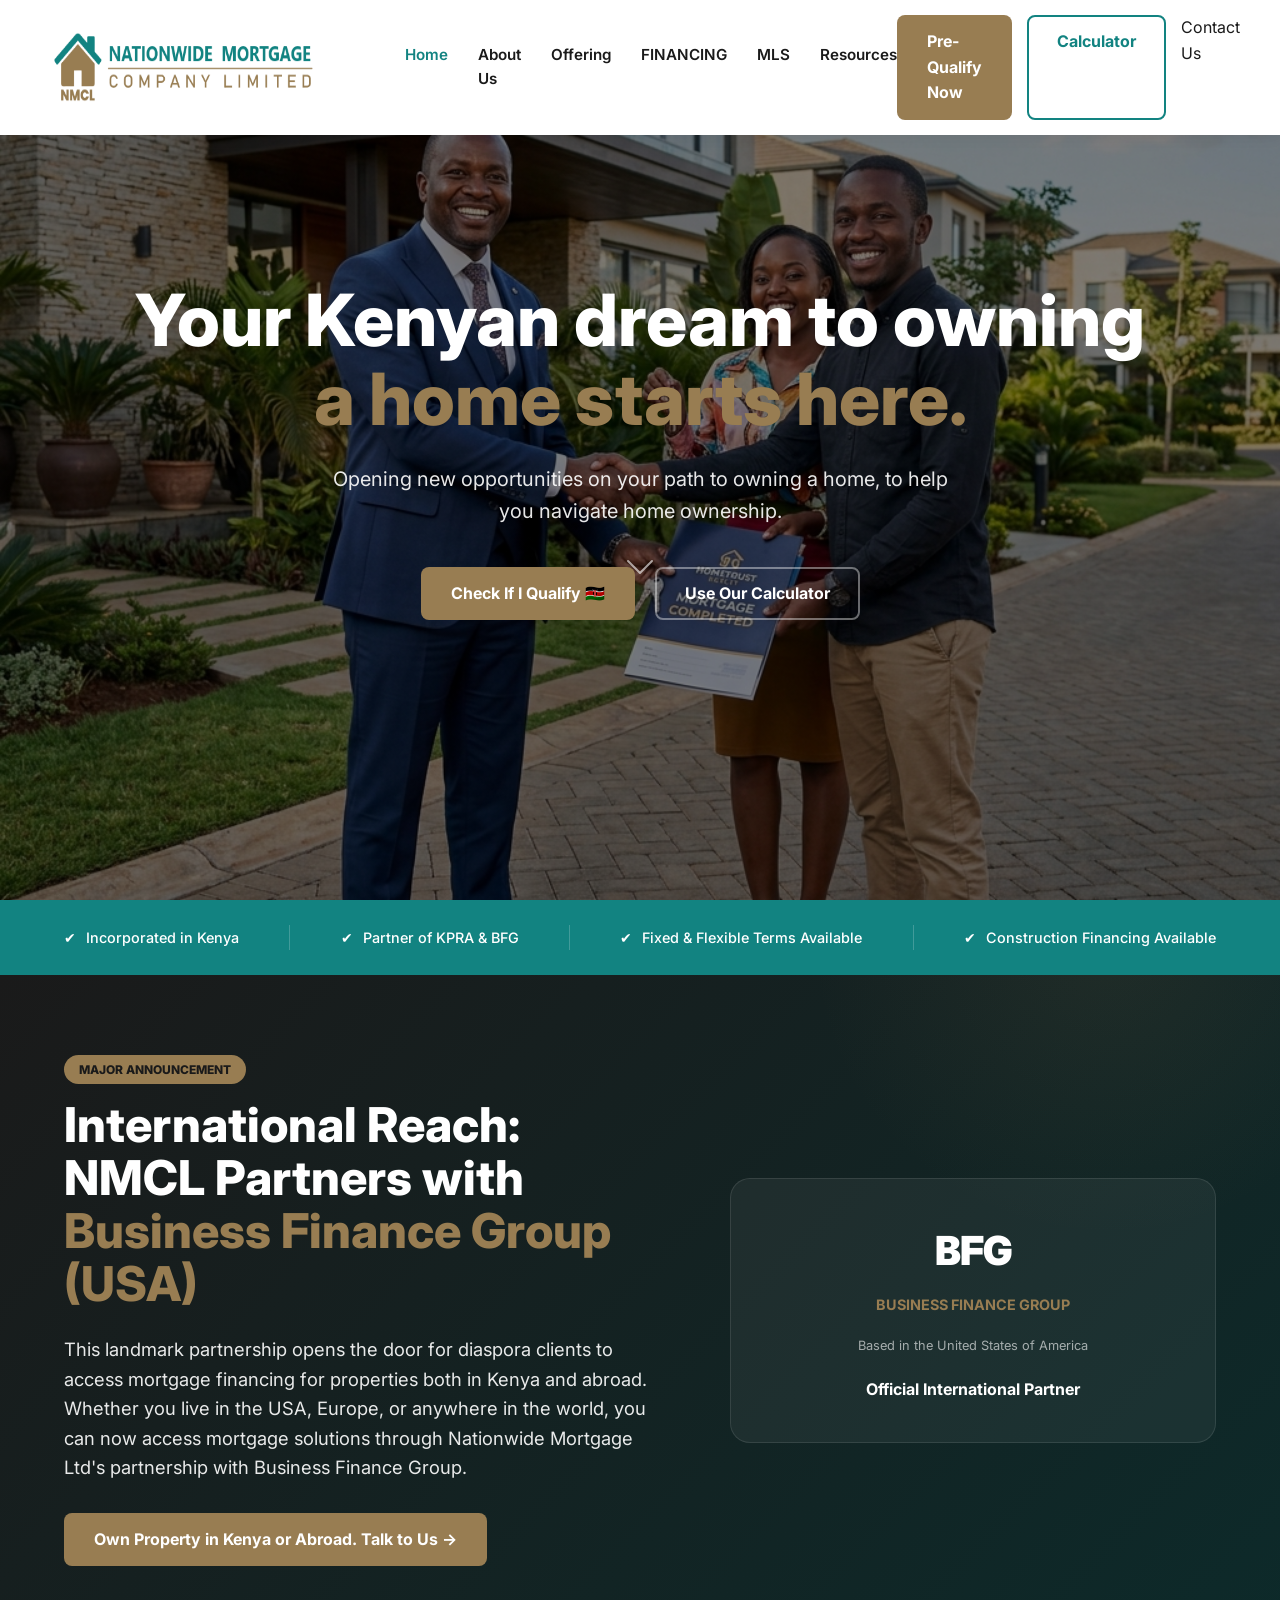
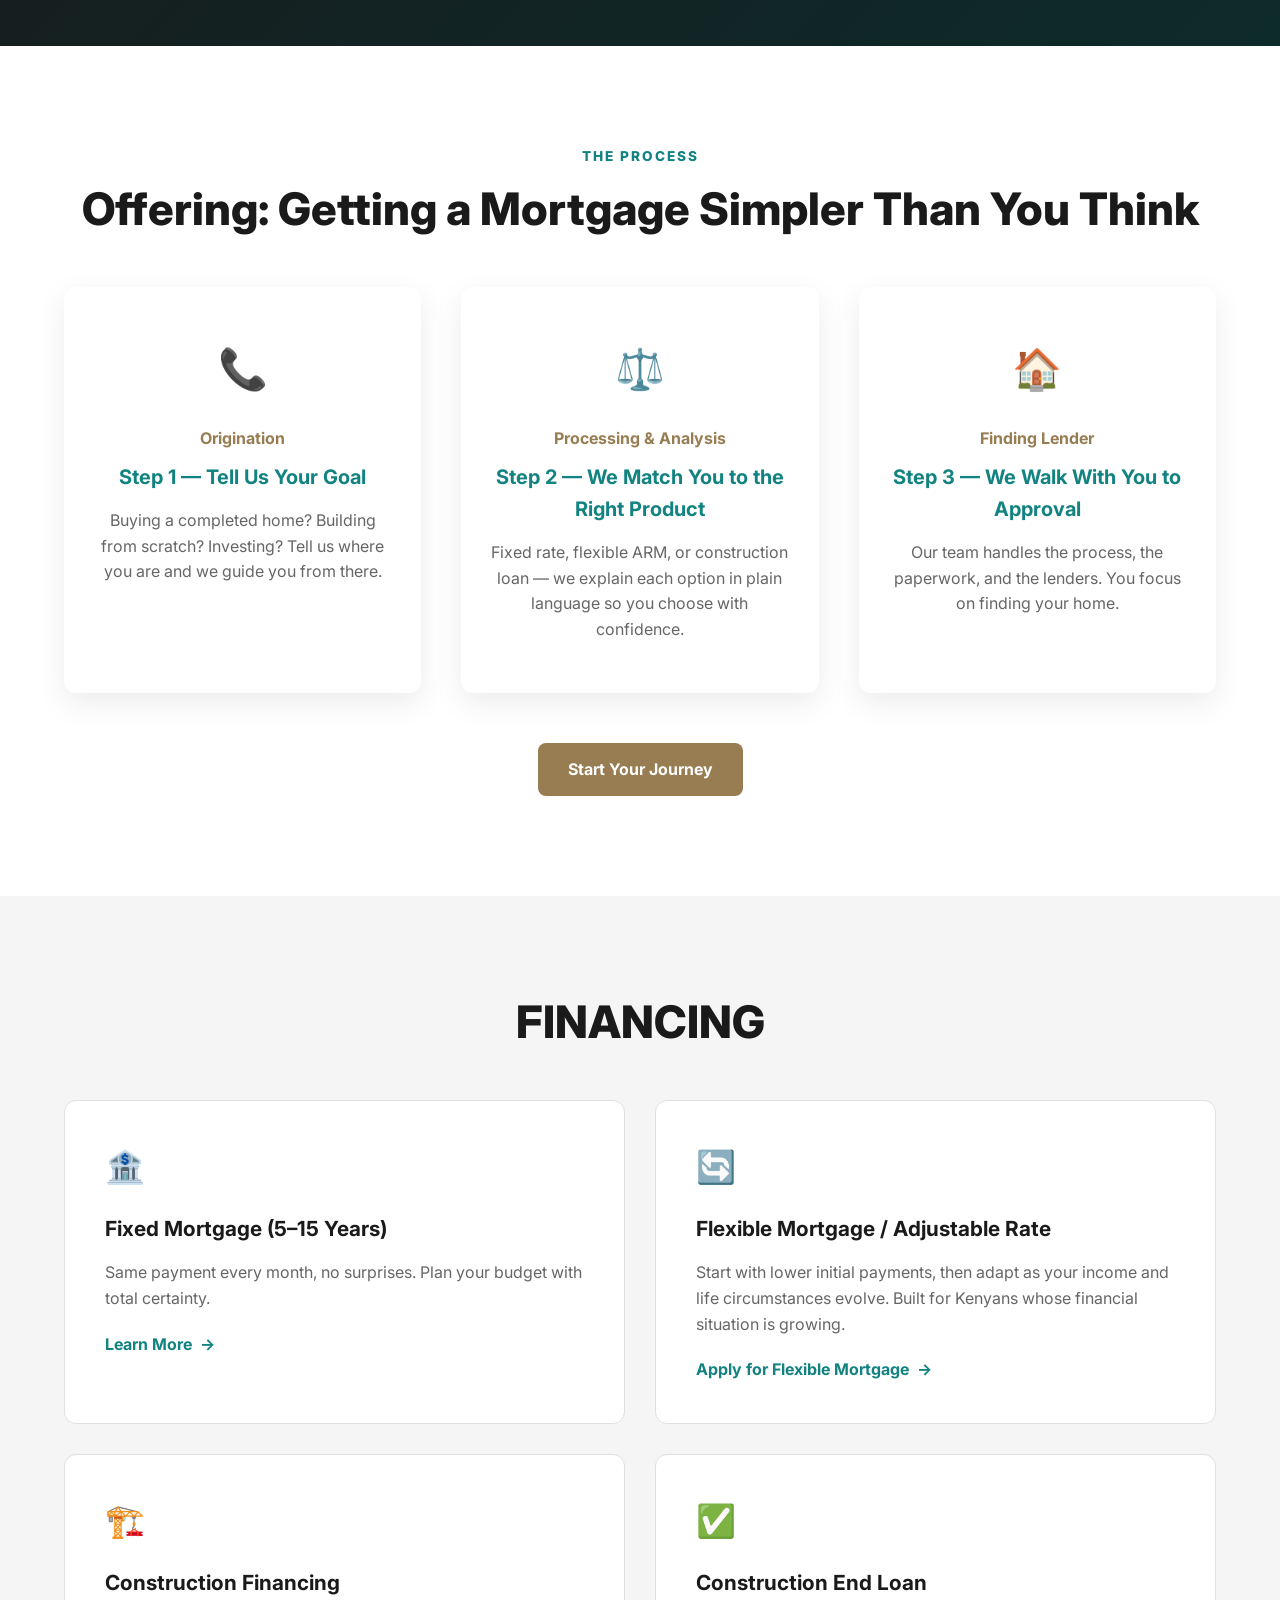
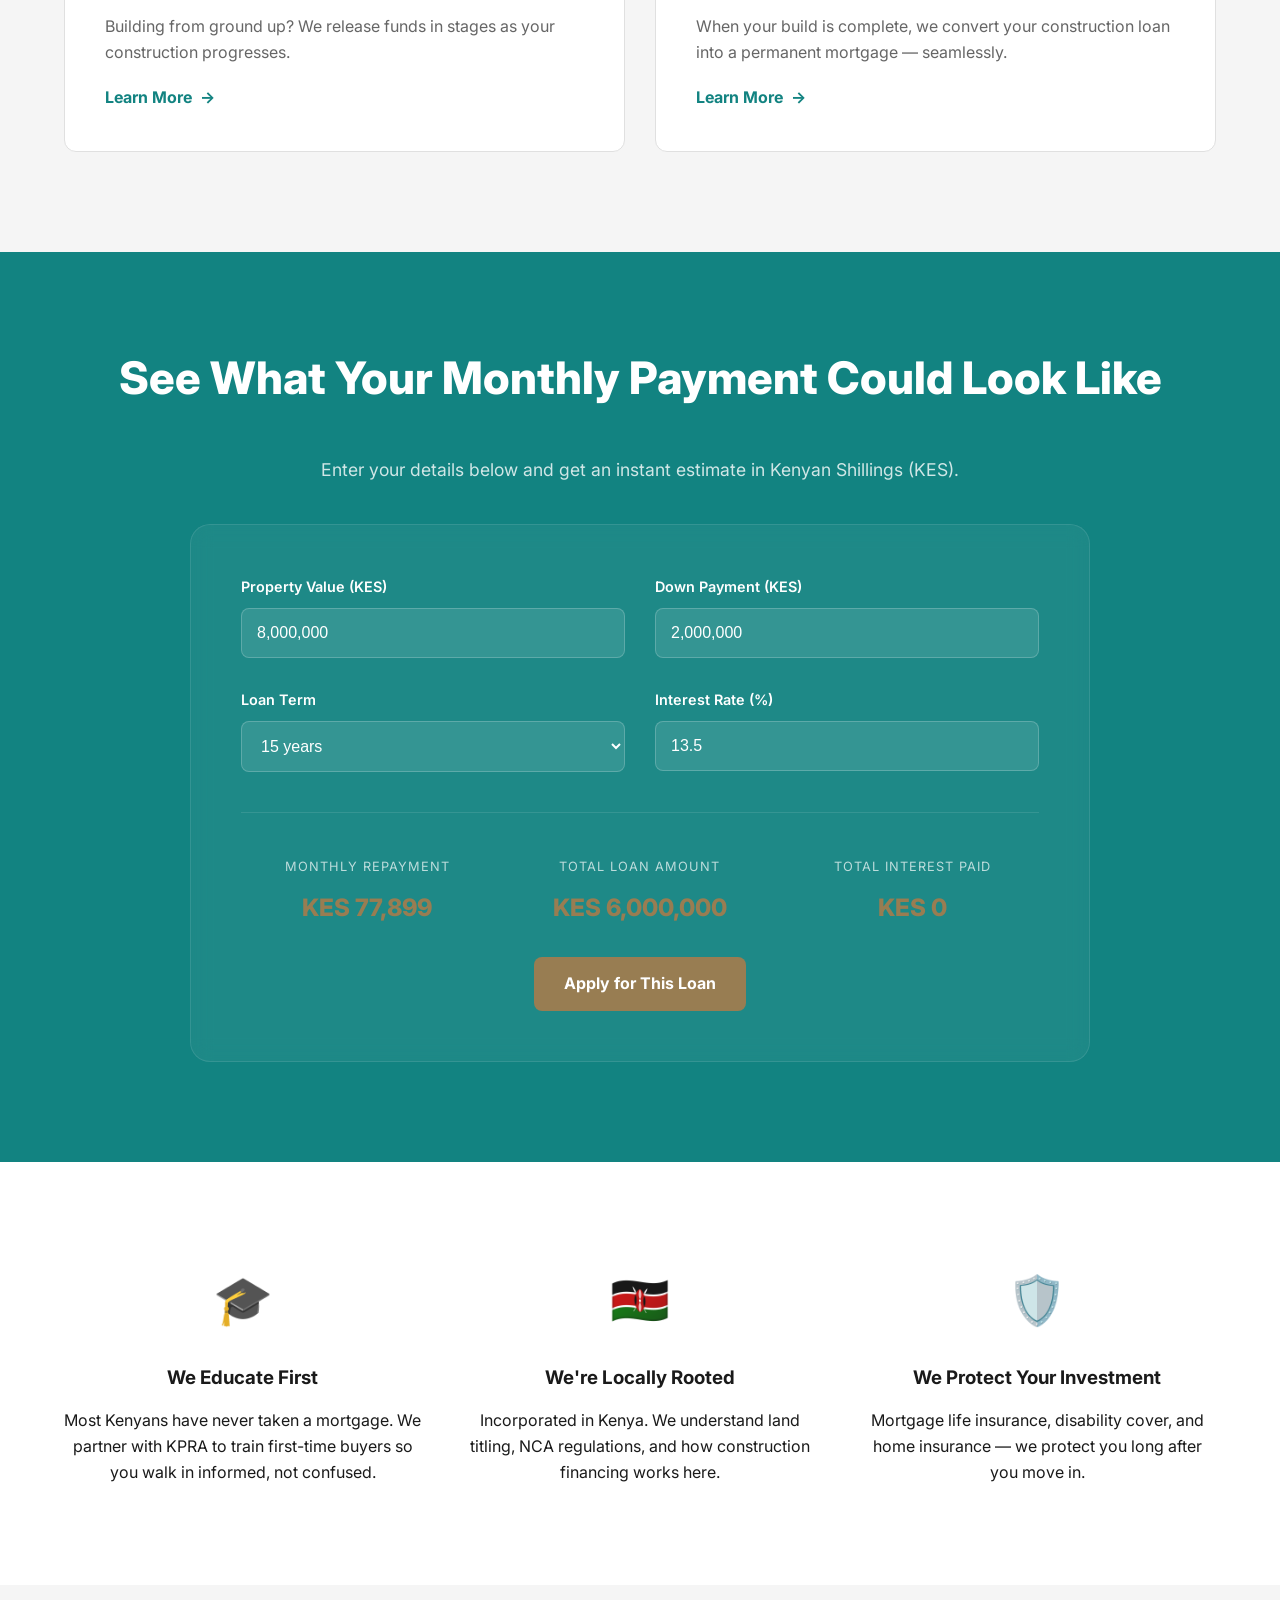
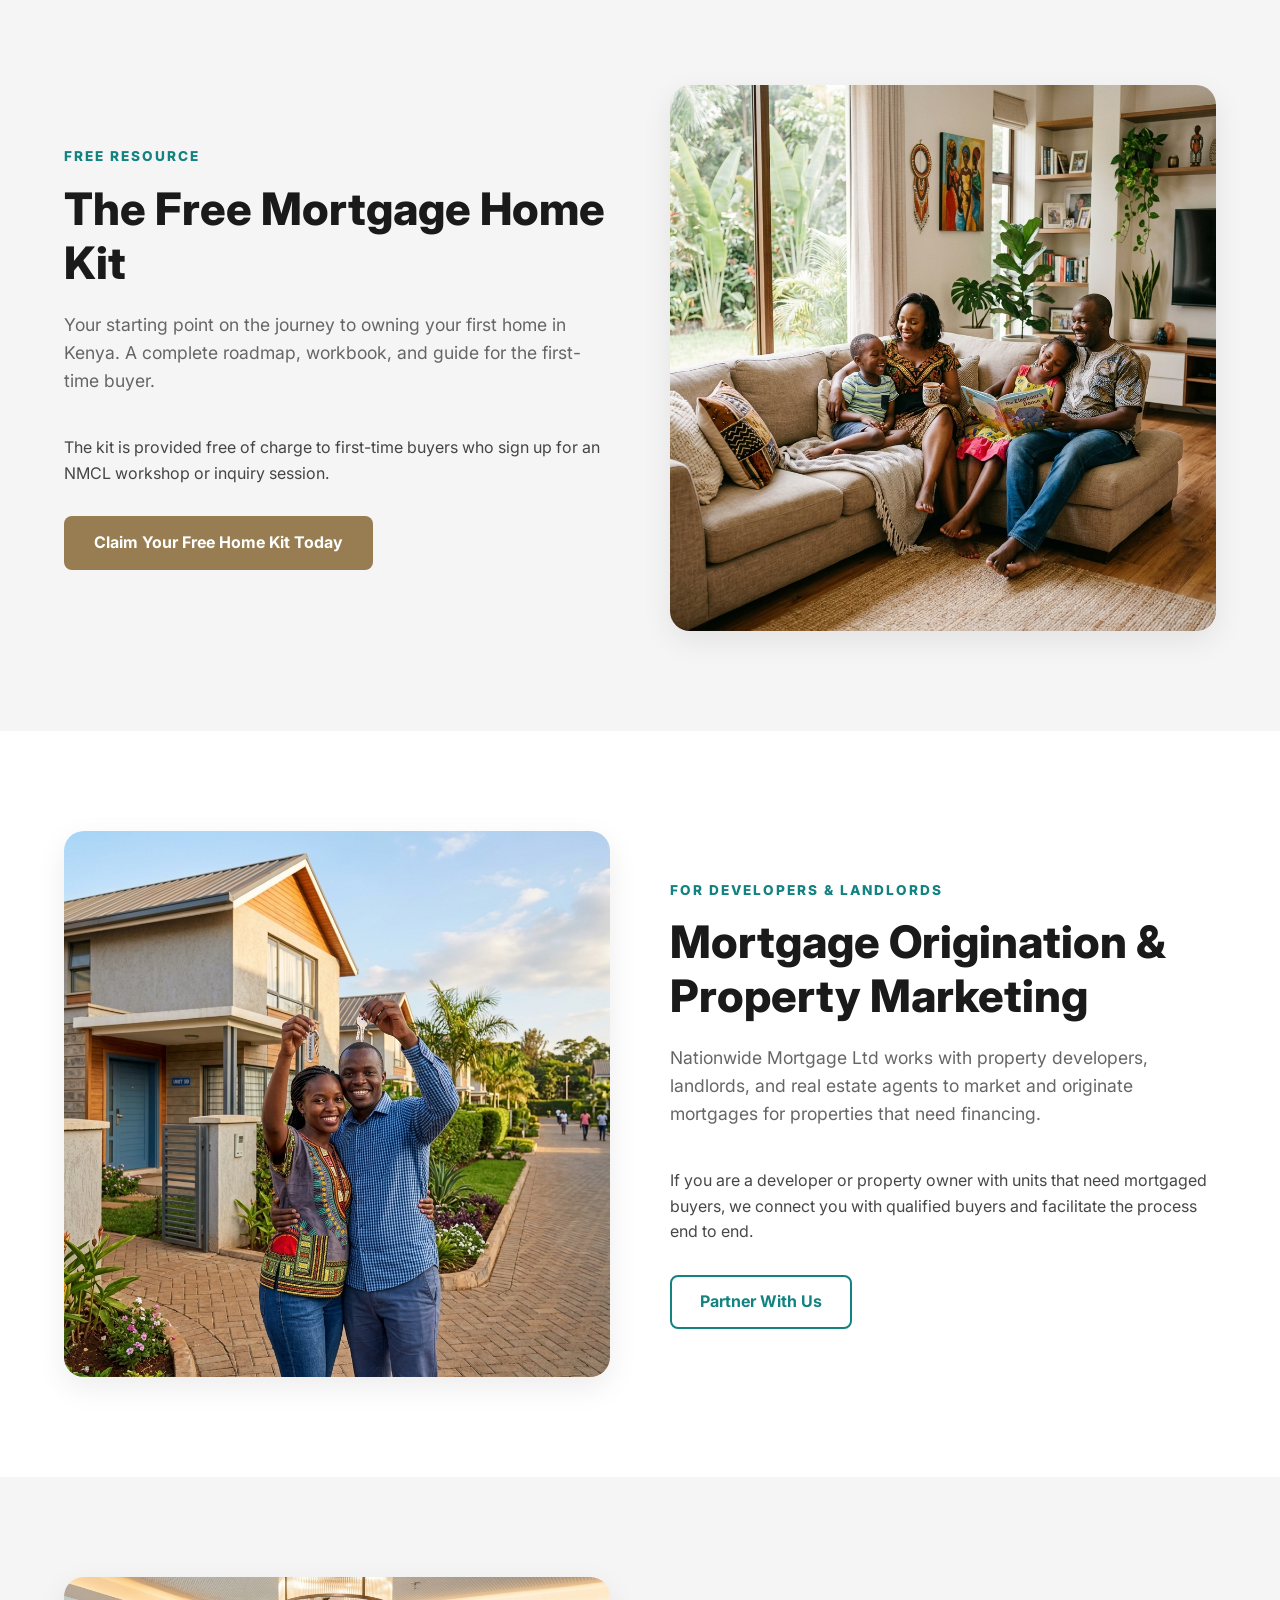
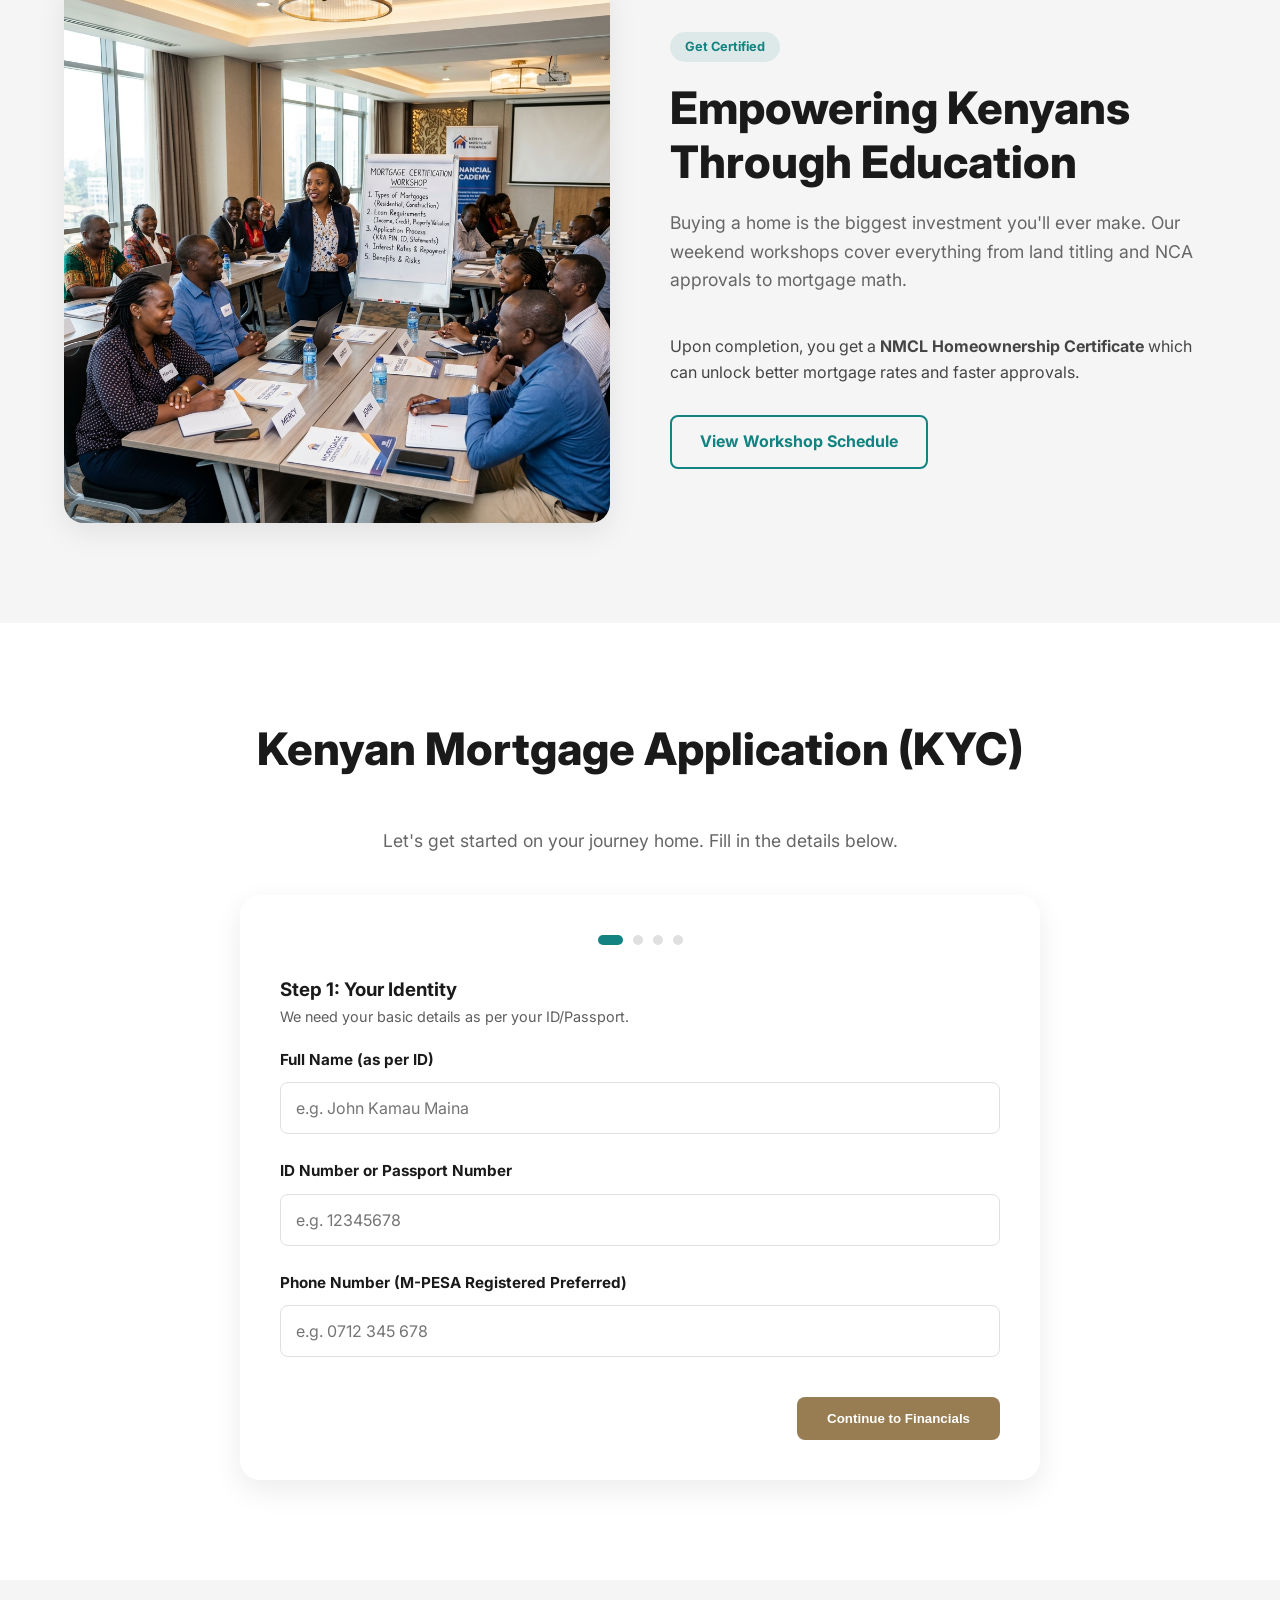
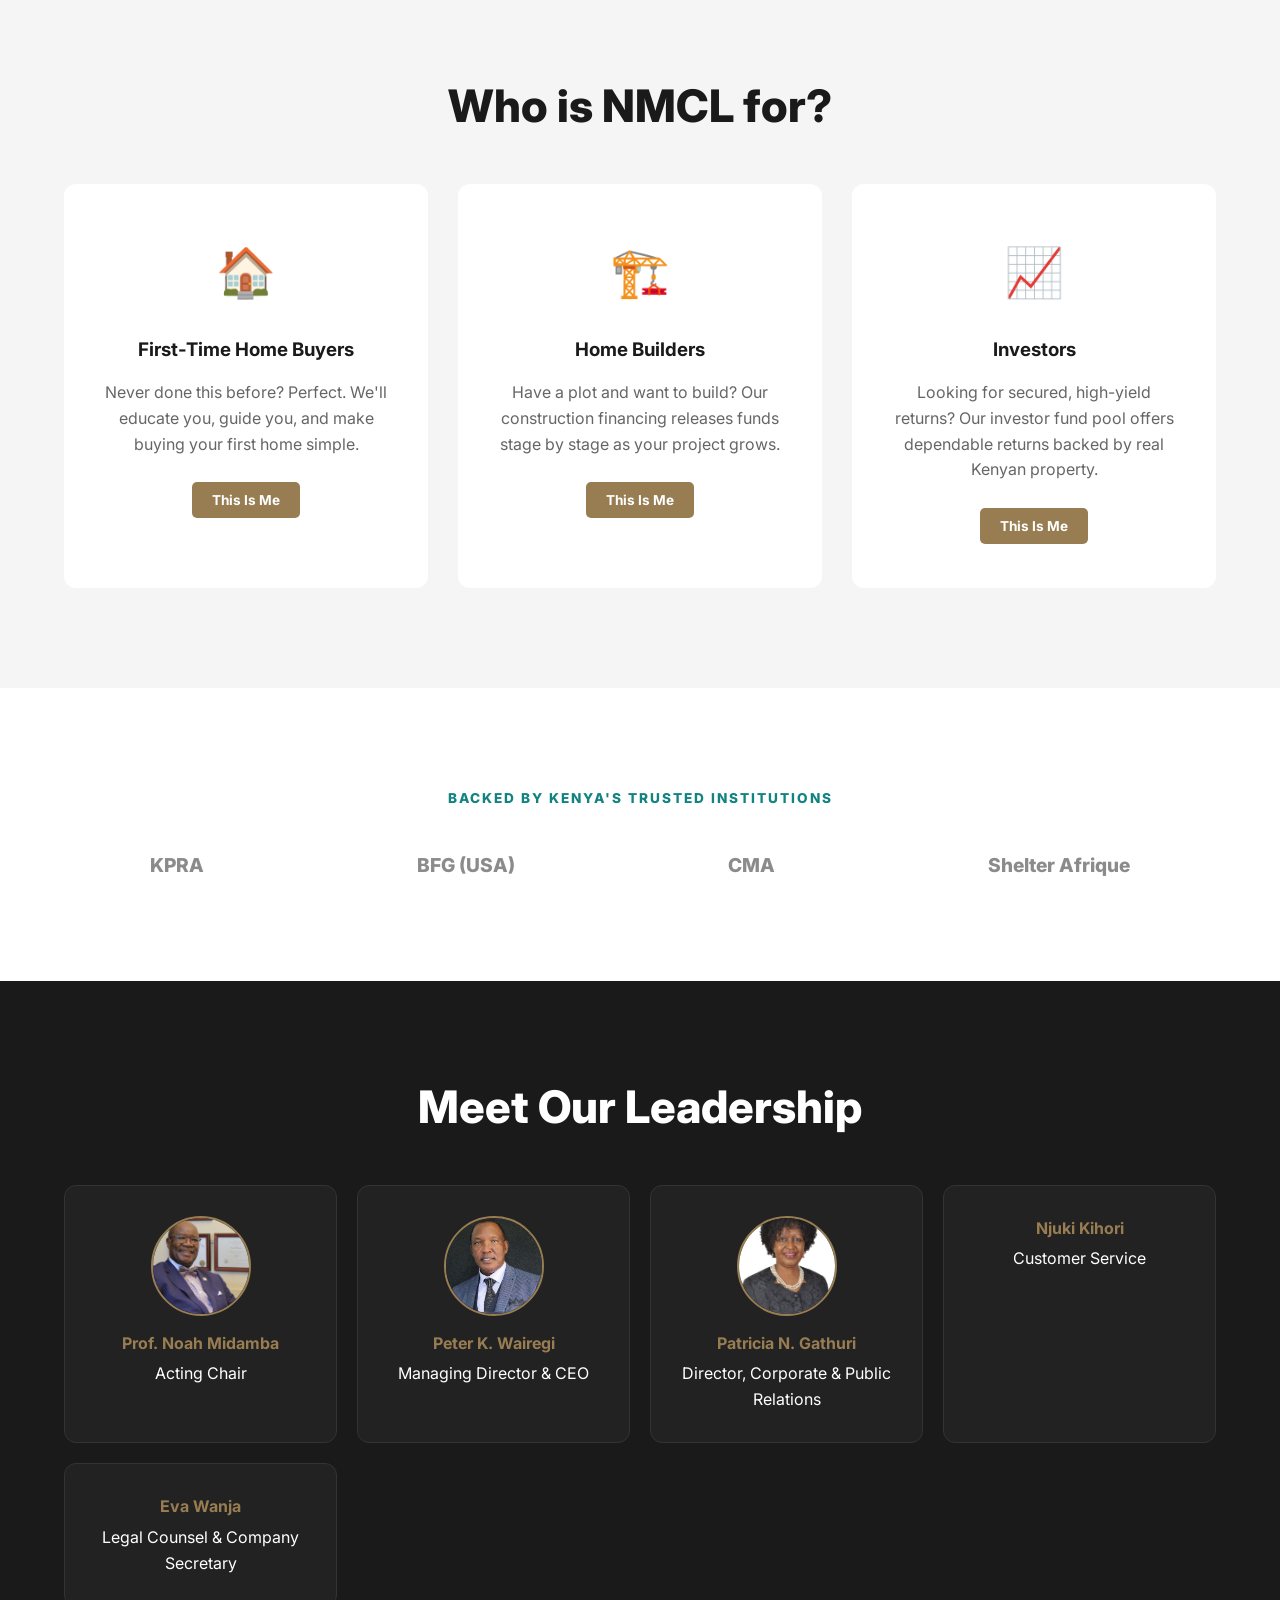
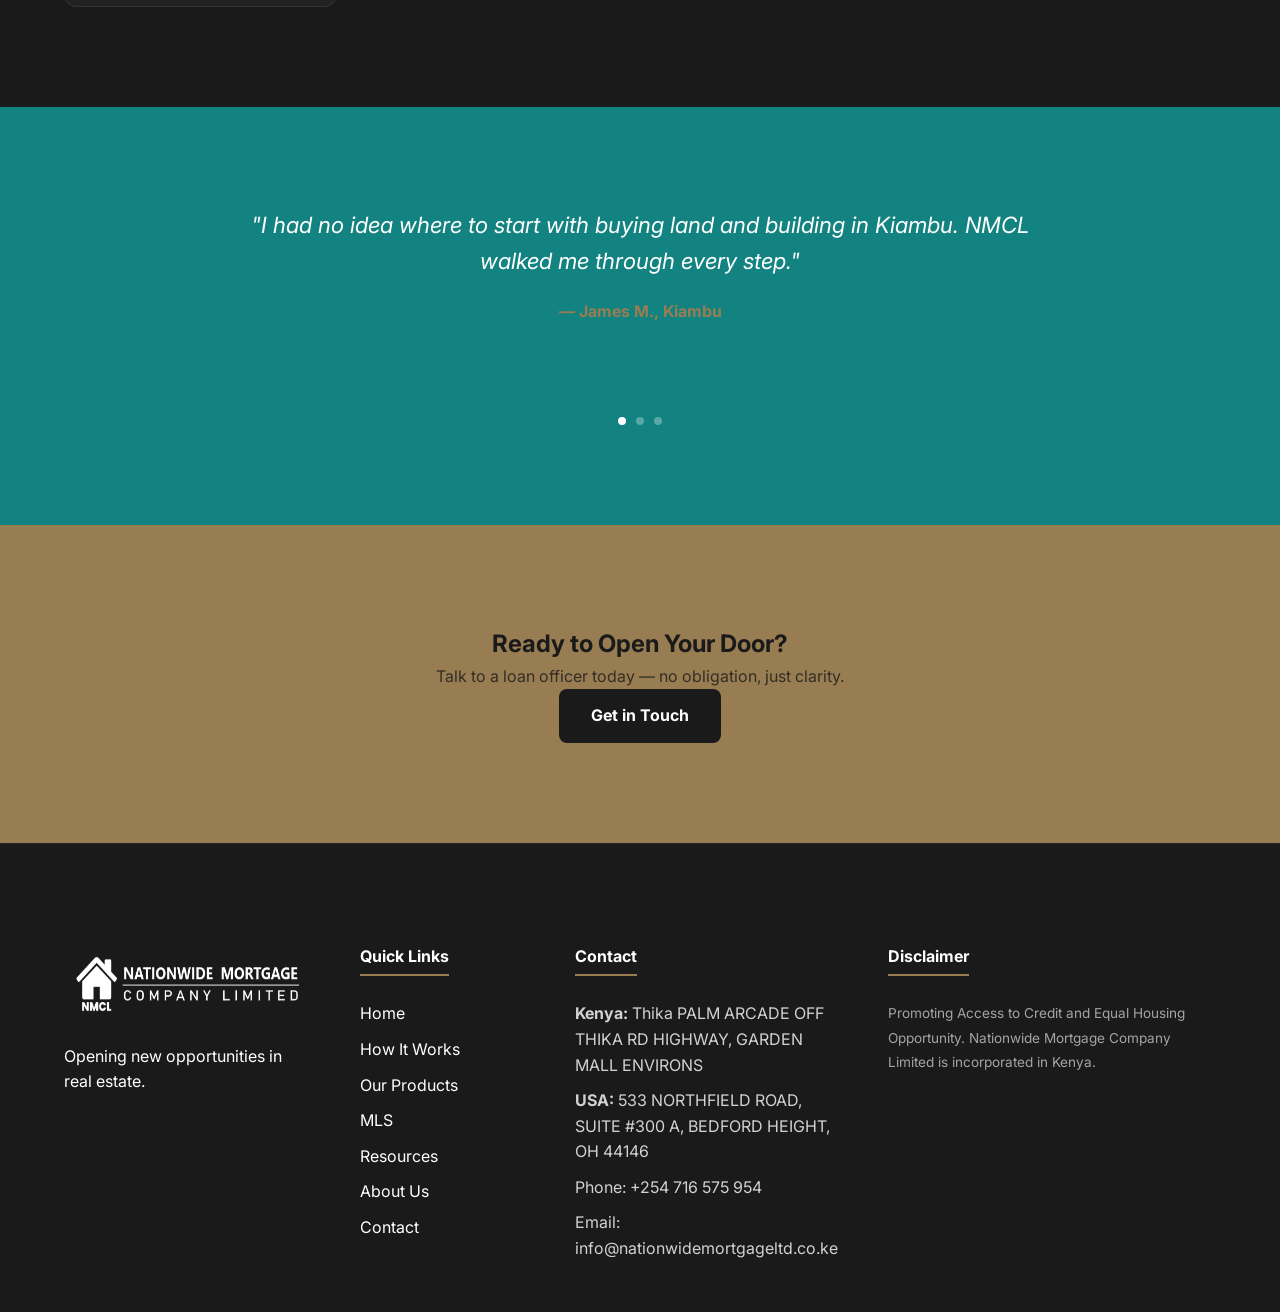
==== commit 5df35b5f: "Expand shallow pages, update navigation, and add new properties from Mi Vida Homes" ====
--- a/index.html
+++ b/index.html
@@ -53,6 +53,8 @@
       <a href="about.html">About Us</a>
       <a href="how-it-works.html">Offering</a>
       <a href="products.html">FINANCING</a>
+      <a href="mls.html">MLS</a>
+      <a href="resources.html">Resources</a>
     </div>
     <div class="nav-actions">
       <a href="pre-qualify.html" class="btn-gold nav-cta">Pre-Qualify Now</a>
